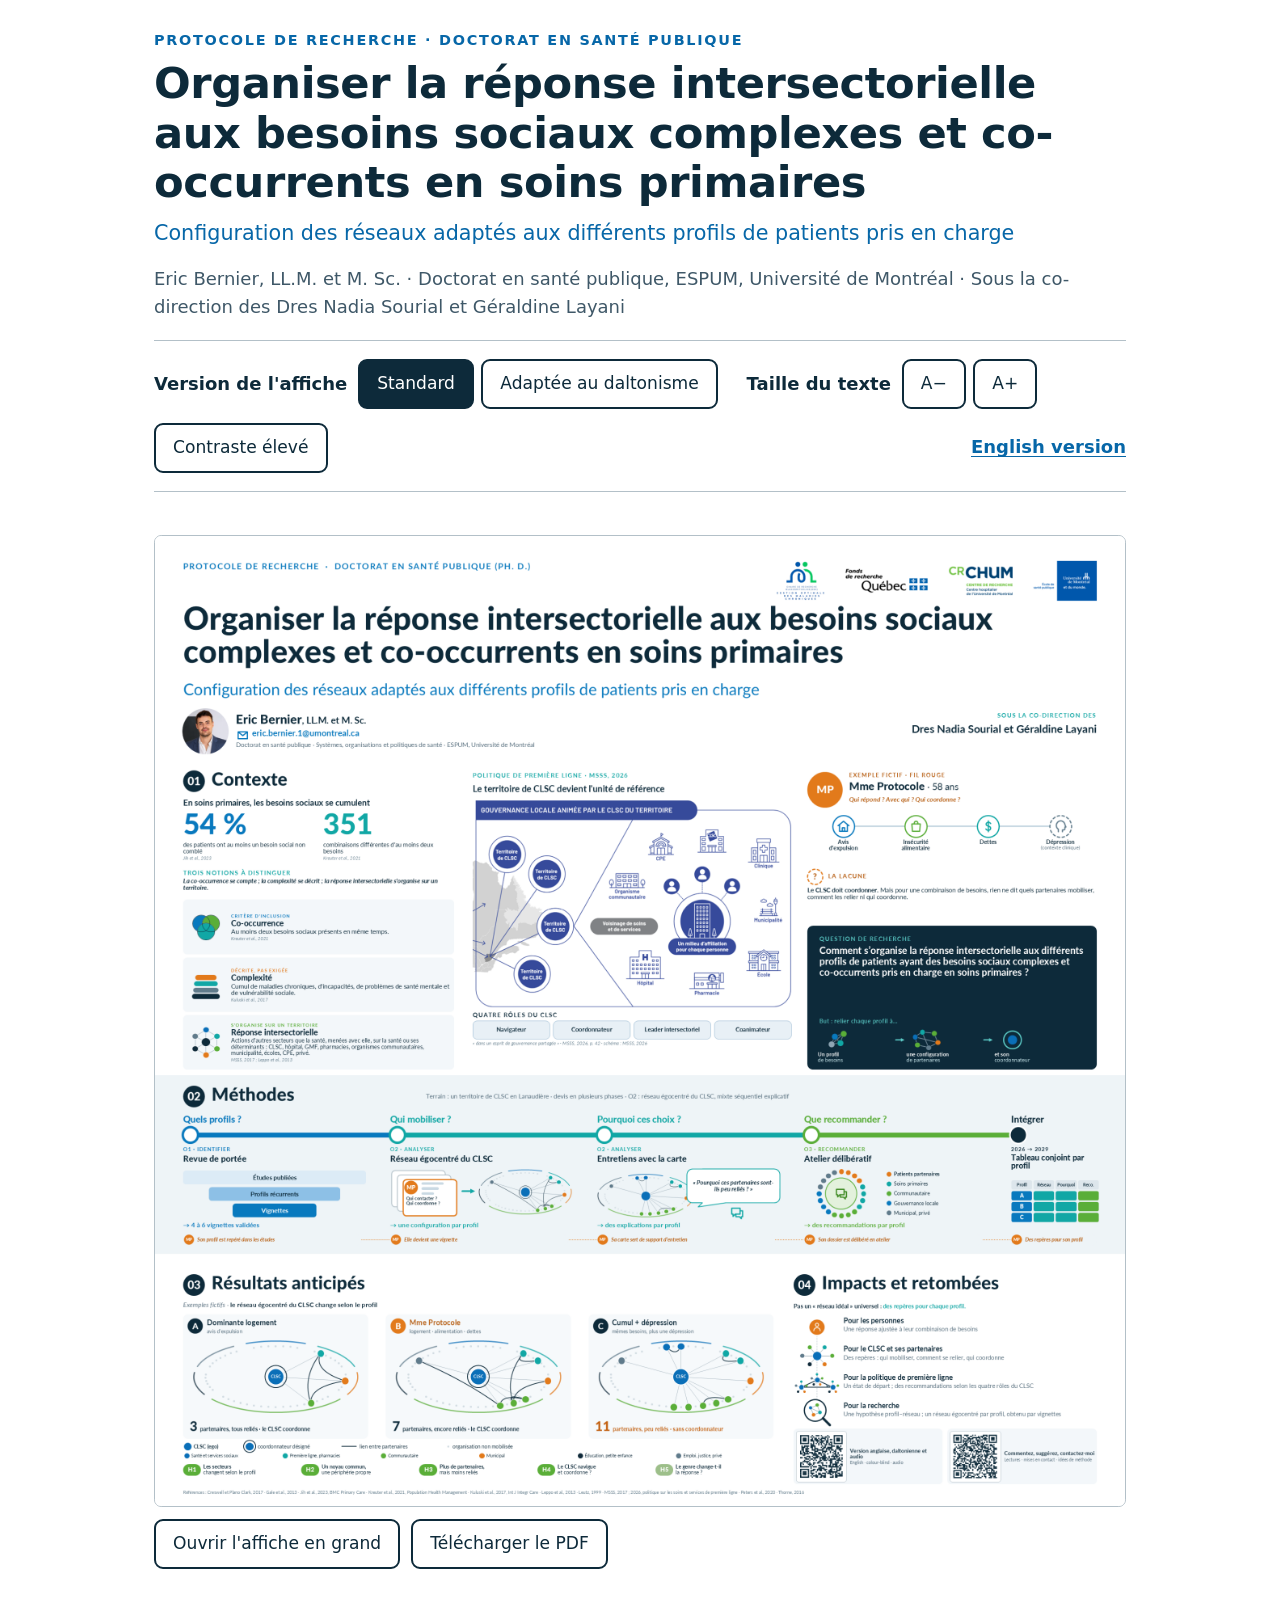
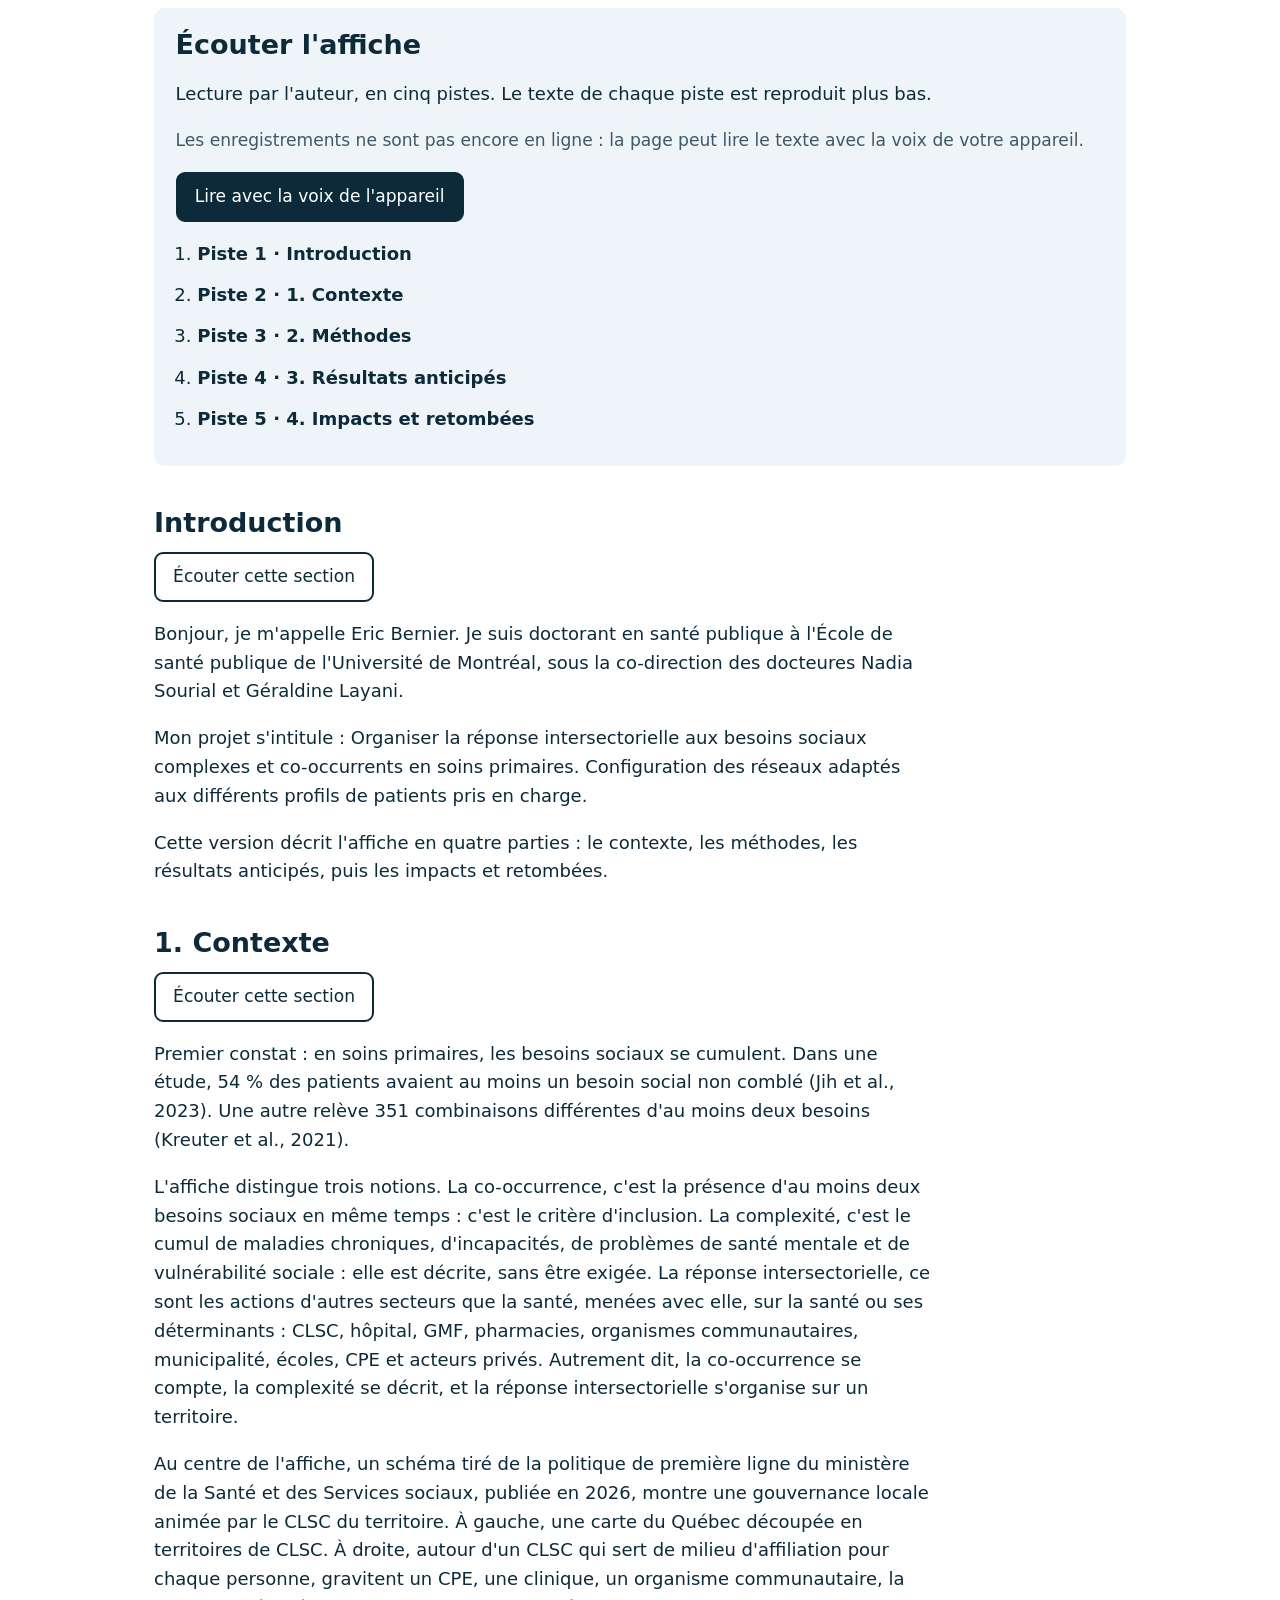
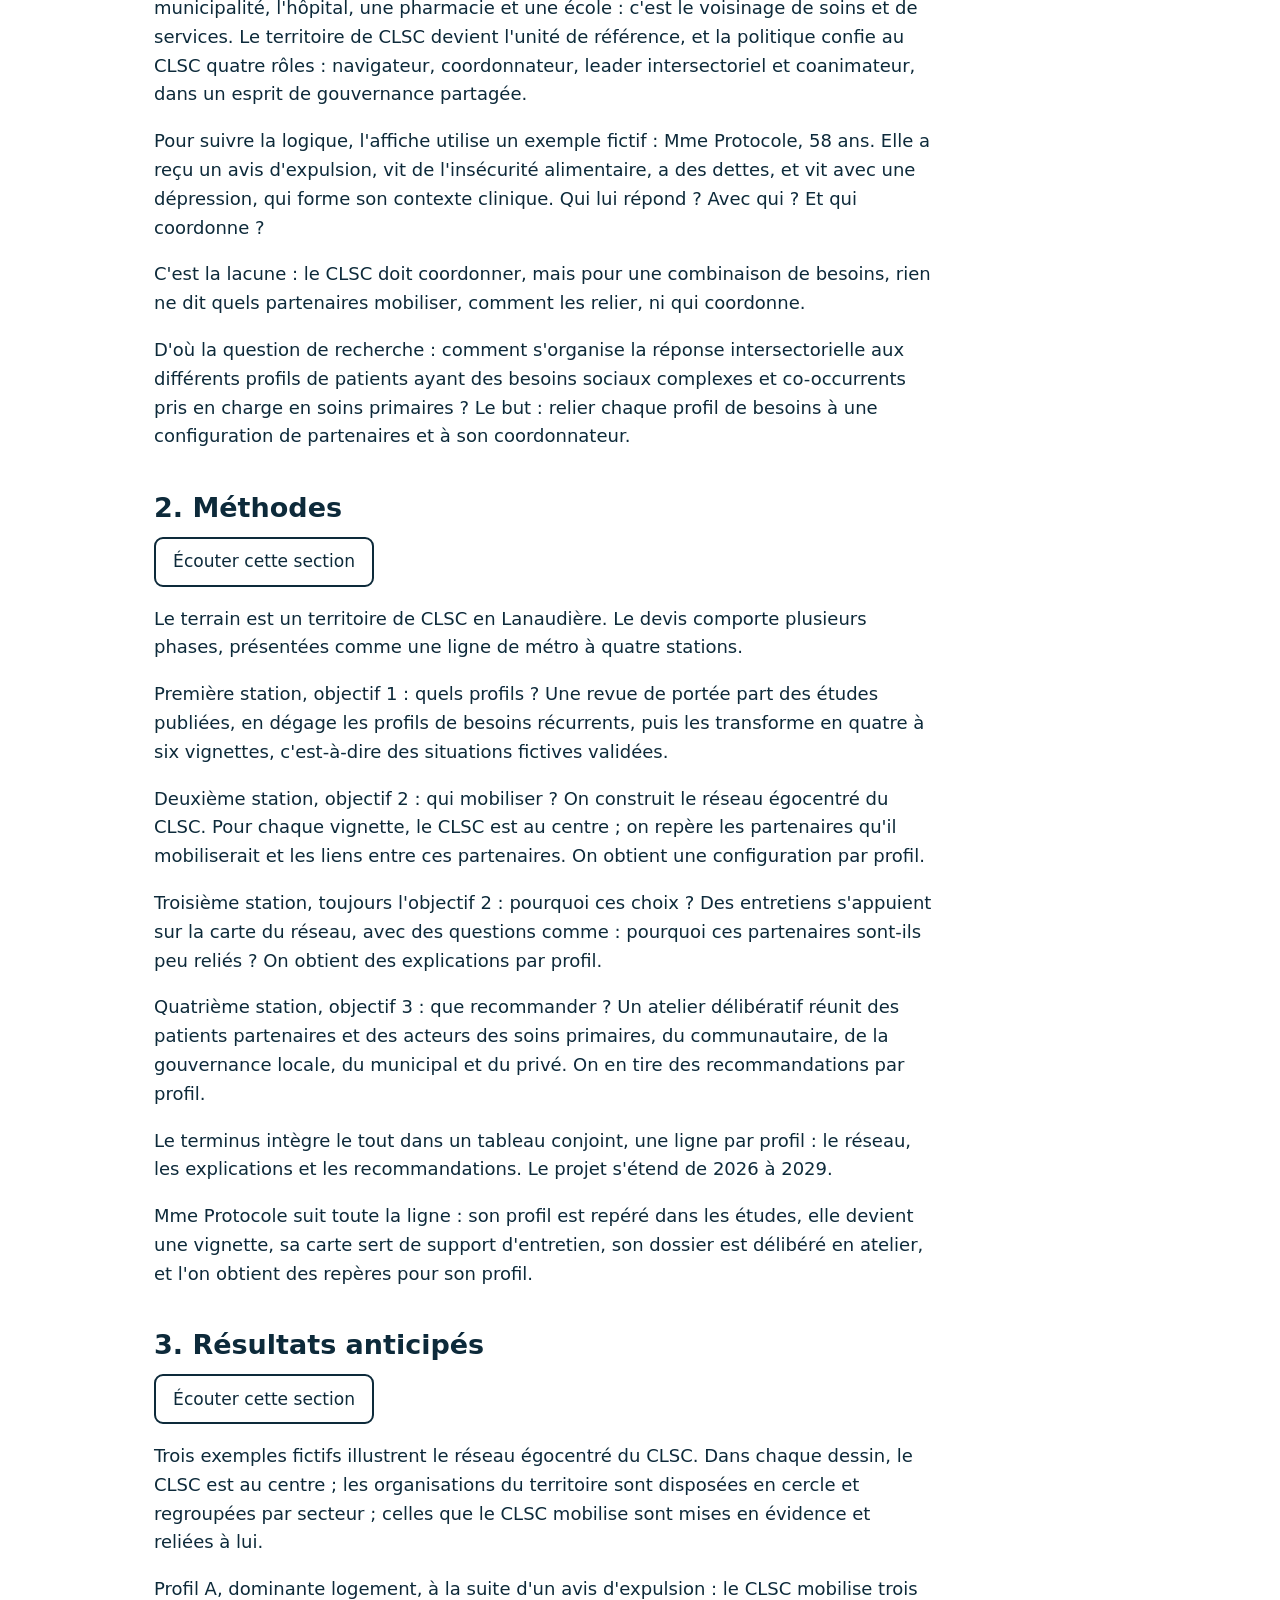
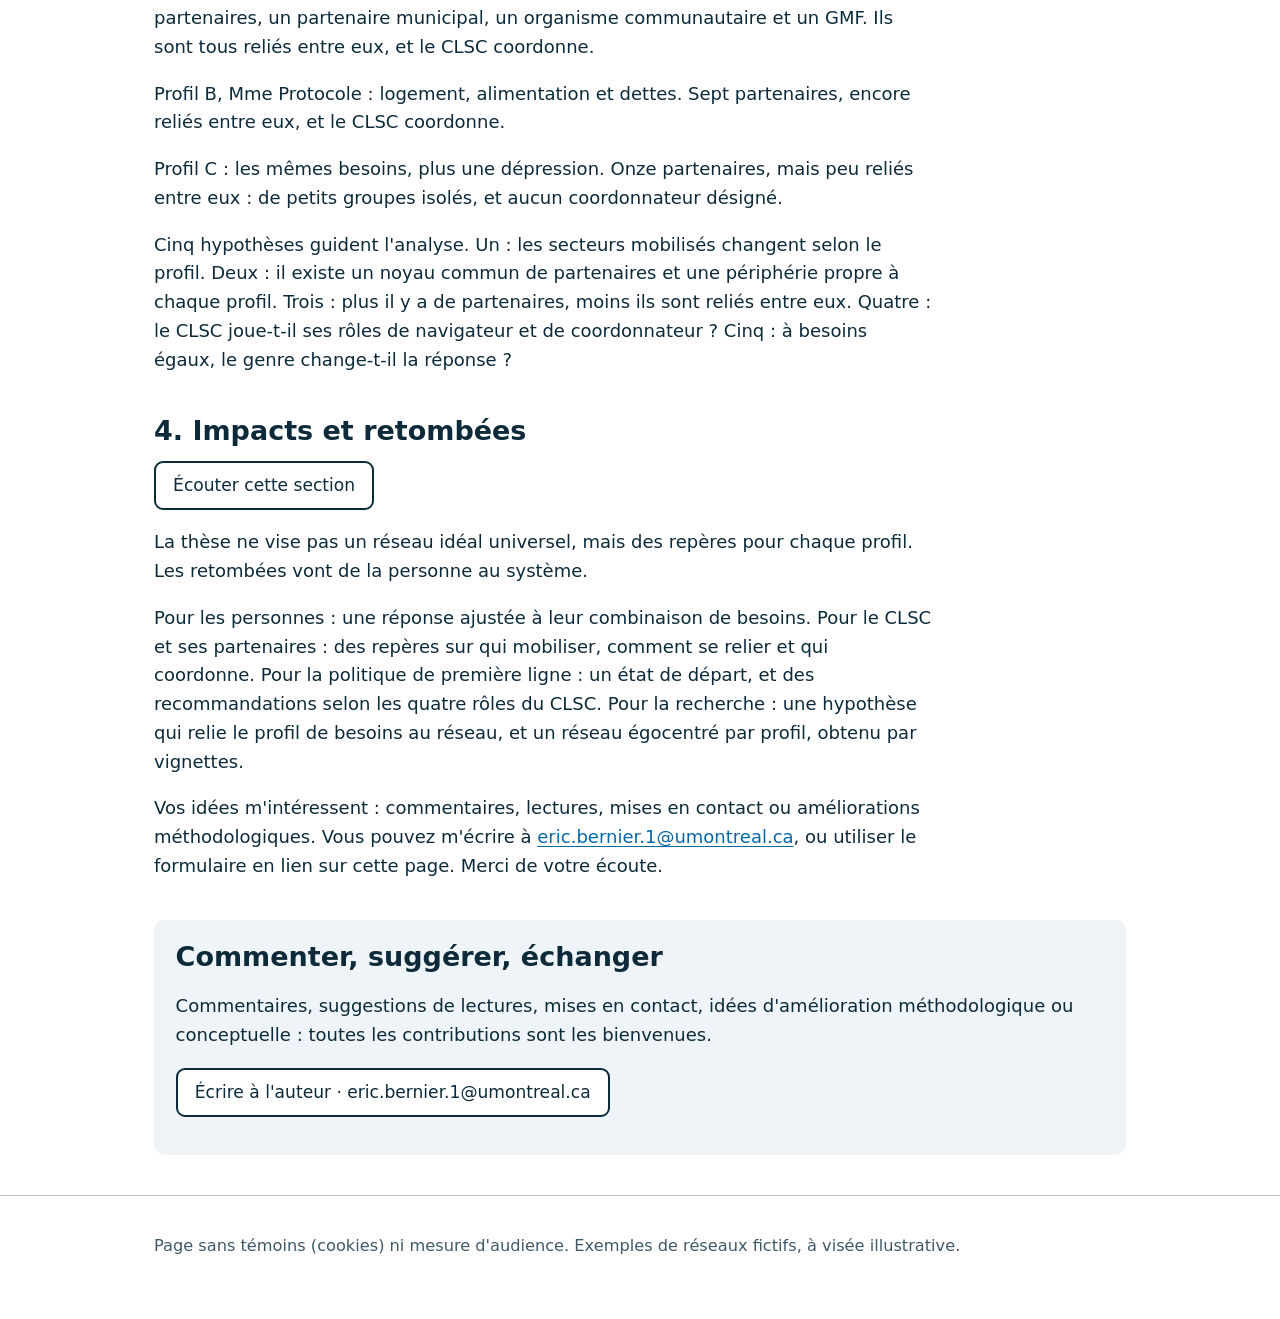
==== index.html @ a9931ad0 "Affiche de thèse : version accessible (FR/EN, daltonisme, audio) et page de contact" ====
<!doctype html>
<html lang="fr">
<head>
<meta charset="utf-8">
<meta name="viewport" content="width=device-width, initial-scale=1">
<title>Organiser la réponse intersectorielle aux besoins sociaux complexes et co-occurrents en soins primaires</title>
<meta name="description" content="Configuration des réseaux adaptés aux différents profils de patients pris en charge">
<link rel="alternate" hreflang="en" href="en/">
<link rel="stylesheet" href="assets/style.css">
</head>
<body>
<a class="skip" href="#contenu">Aller au contenu</a>
<header class="top"><div class="wrap">
<p class="kicker">Protocole de recherche · Doctorat en santé publique</p>
<h1>Organiser la réponse intersectorielle aux besoins sociaux complexes et co-occurrents en soins primaires</h1>
<p class="subtitle">Configuration des réseaux adaptés aux différents profils de patients pris en charge</p>
<p class="byline">Eric Bernier, LL.M. et M. Sc. · Doctorat en santé publique, ESPUM, Université de Montréal · Sous la co-direction des Dres Nadia Sourial et Géraldine Layani</p>
<nav class="tools" aria-label="Options d&#x27;affichage">
<div class="group" role="group" aria-label="Version de l&#x27;affiche"><span>Version de l&#x27;affiche</span>
<button type="button" data-version="standard" aria-pressed="true" data-img="img/affiche-fr.png" data-pdf="pdf/affiche-fr.pdf" data-alt="Affiche scientifique en quatre parties : contexte, méthodes, résultats anticipés, impacts et retombées. Description complète dans le texte de cette page.">Standard</button>
<button type="button" data-version="cb" aria-pressed="false" data-img="img/affiche-fr-daltonien.png" data-pdf="pdf/affiche-fr-daltonien.pdf" data-alt="Affiche en version adaptée au daltonisme : couleurs Okabe-Ito et une forme différente par secteur dans les réseaux. Description complète dans le texte de cette page.">Adaptée au daltonisme</button></div>
<div class="group" role="group" aria-label="Taille du texte"><span>Taille du texte</span>
<button type="button" id="moins" aria-label="Réduire le texte">A−</button><button type="button" id="plus" aria-label="Agrandir le texte">A+</button></div>
<button type="button" id="contraste" aria-pressed="false">Contraste élevé</button>
<a class="lang" href="en/" hreflang="en" lang="en">English version</a>
</nav></div></header>
<main id="contenu" class="wrap">
<figure><img id="affiche" src="img/affiche-fr.png" alt="Affiche scientifique en quatre parties : contexte, méthodes, résultats anticipés, impacts et retombées. Description complète dans le texte de cette page." width="2400" height="2400">
<figcaption><a class="btn" id="grand" href="img/affiche-fr.png">Ouvrir l&#x27;affiche en grand</a><a class="btn" id="pdf" href="pdf/affiche-fr.pdf">Télécharger le PDF</a></figcaption></figure>
<section class="listen" aria-labelledby="ecouter"><h2 id="ecouter">Écouter l&#x27;affiche</h2><p>Lecture par l&#x27;auteur, en cinq pistes. Le texte de chaque piste est reproduit plus bas.</p>
<p id="tts-note" class="note hidden">Les enregistrements ne sont pas encore en ligne : la page peut lire le texte avec la voix de votre appareil.</p>
<p><button type="button" class="tts primary btn" data-speak="all">Lire avec la voix de l&#x27;appareil</button> <button type="button" id="stop" class="tts hidden">Arrêter la lecture</button></p>
<ol>
<li><strong>Piste 1 · Introduction</strong><div class="hidden" data-track="audio/fr/00-introduction"></div></li>
<li><strong>Piste 2 · 1. Contexte</strong><div class="hidden" data-track="audio/fr/01-contexte"></div></li>
<li><strong>Piste 3 · 2. Méthodes</strong><div class="hidden" data-track="audio/fr/02-methodes"></div></li>
<li><strong>Piste 4 · 3. Résultats anticipés</strong><div class="hidden" data-track="audio/fr/03-resultats"></div></li>
<li><strong>Piste 5 · 4. Impacts et retombées</strong><div class="hidden" data-track="audio/fr/04-impacts"></div></li>
</ol></section>
<section class="text" id="intro" aria-labelledby="h-intro"><h2 id="h-intro">Introduction</h2>
<p class="say"><button type="button" class="tts" data-speak="intro">Écouter cette section</button></p>
<p data-say="Bonjour, je m&#x27;appelle Eric Bernier. Je suis doctorant en santé publique à l&#x27;École de santé publique de l&#x27;Université de Montréal, sous la co-direction des docteures Nadia Sourial et Géraldine Layani.">Bonjour, je m&#x27;appelle Eric Bernier. Je suis doctorant en santé publique à l&#x27;École de santé publique de l&#x27;Université de Montréal, sous la co-direction des docteures Nadia Sourial et Géraldine Layani.</p>
<p data-say="Mon projet s&#x27;intitule : Organiser la réponse intersectorielle aux besoins sociaux complexes et co-occurrents en soins primaires. Configuration des réseaux adaptés aux différents profils de patients pris en charge.">Mon projet s&#x27;intitule : Organiser la réponse intersectorielle aux besoins sociaux complexes et co-occurrents en soins primaires. Configuration des réseaux adaptés aux différents profils de patients pris en charge.</p>
<p data-say="Cette version décrit l&#x27;affiche en quatre parties : le contexte, les méthodes, les résultats anticipés, puis les impacts et retombées.">Cette version décrit l&#x27;affiche en quatre parties : le contexte, les méthodes, les résultats anticipés, puis les impacts et retombées.</p>
</section>
<section class="text" id="contexte" aria-labelledby="h-contexte"><h2 id="h-contexte">1. Contexte</h2>
<p class="say"><button type="button" class="tts" data-speak="contexte">Écouter cette section</button></p>
<p data-say="Premier constat : en soins primaires, les besoins sociaux se cumulent. Dans une étude, 54 % des patients avaient au moins un besoin social non comblé (Jih et al., 2023). Une autre relève 351 combinaisons différentes d&#x27;au moins deux besoins (Kreuter et al., 2021).">Premier constat : en soins primaires, les besoins sociaux se cumulent. Dans une étude, 54 % des patients avaient au moins un besoin social non comblé (Jih et al., 2023). Une autre relève 351 combinaisons différentes d&#x27;au moins deux besoins (Kreuter et al., 2021).</p>
<p data-say="L&#x27;affiche distingue trois notions. La co-occurrence, c&#x27;est la présence d&#x27;au moins deux besoins sociaux en même temps : c&#x27;est le critère d&#x27;inclusion. La complexité, c&#x27;est le cumul de maladies chroniques, d&#x27;incapacités, de problèmes de santé mentale et de vulnérabilité sociale : elle est décrite, sans être exigée. La réponse intersectorielle, ce sont les actions d&#x27;autres secteurs que la santé, menées avec elle, sur la santé ou ses déterminants : CLSC, hôpital, GMF, pharmacies, organismes communautaires, municipalité, écoles, CPE et acteurs privés. Autrement dit, la co-occurrence se compte, la complexité se décrit, et la réponse intersectorielle s&#x27;organise sur un territoire.">L&#x27;affiche distingue trois notions. La co-occurrence, c&#x27;est la présence d&#x27;au moins deux besoins sociaux en même temps : c&#x27;est le critère d&#x27;inclusion. La complexité, c&#x27;est le cumul de maladies chroniques, d&#x27;incapacités, de problèmes de santé mentale et de vulnérabilité sociale : elle est décrite, sans être exigée. La réponse intersectorielle, ce sont les actions d&#x27;autres secteurs que la santé, menées avec elle, sur la santé ou ses déterminants : CLSC, hôpital, GMF, pharmacies, organismes communautaires, municipalité, écoles, CPE et acteurs privés. Autrement dit, la co-occurrence se compte, la complexité se décrit, et la réponse intersectorielle s&#x27;organise sur un territoire.</p>
<p data-say="Au centre de l&#x27;affiche, un schéma tiré de la politique de première ligne du ministère de la Santé et des Services sociaux, publiée en 2026, montre une gouvernance locale animée par le CLSC du territoire. À gauche, une carte du Québec découpée en territoires de CLSC. À droite, autour d&#x27;un CLSC qui sert de milieu d&#x27;affiliation pour chaque personne, gravitent un CPE, une clinique, un organisme communautaire, la municipalité, l&#x27;hôpital, une pharmacie et une école : c&#x27;est le voisinage de soins et de services. Le territoire de CLSC devient l&#x27;unité de référence, et la politique confie au CLSC quatre rôles : navigateur, coordonnateur, leader intersectoriel et coanimateur, dans un esprit de gouvernance partagée.">Au centre de l&#x27;affiche, un schéma tiré de la politique de première ligne du ministère de la Santé et des Services sociaux, publiée en 2026, montre une gouvernance locale animée par le CLSC du territoire. À gauche, une carte du Québec découpée en territoires de CLSC. À droite, autour d&#x27;un CLSC qui sert de milieu d&#x27;affiliation pour chaque personne, gravitent un CPE, une clinique, un organisme communautaire, la municipalité, l&#x27;hôpital, une pharmacie et une école : c&#x27;est le voisinage de soins et de services. Le territoire de CLSC devient l&#x27;unité de référence, et la politique confie au CLSC quatre rôles : navigateur, coordonnateur, leader intersectoriel et coanimateur, dans un esprit de gouvernance partagée.</p>
<p data-say="Pour suivre la logique, l&#x27;affiche utilise un exemple fictif : Mme Protocole, 58 ans. Elle a reçu un avis d&#x27;expulsion, vit de l&#x27;insécurité alimentaire, a des dettes, et vit avec une dépression, qui forme son contexte clinique. Qui lui répond ? Avec qui ? Et qui coordonne ?">Pour suivre la logique, l&#x27;affiche utilise un exemple fictif : Mme Protocole, 58 ans. Elle a reçu un avis d&#x27;expulsion, vit de l&#x27;insécurité alimentaire, a des dettes, et vit avec une dépression, qui forme son contexte clinique. Qui lui répond ? Avec qui ? Et qui coordonne ?</p>
<p data-say="C&#x27;est la lacune : le CLSC doit coordonner, mais pour une combinaison de besoins, rien ne dit quels partenaires mobiliser, comment les relier, ni qui coordonne.">C&#x27;est la lacune : le CLSC doit coordonner, mais pour une combinaison de besoins, rien ne dit quels partenaires mobiliser, comment les relier, ni qui coordonne.</p>
<p data-say="D&#x27;où la question de recherche : comment s&#x27;organise la réponse intersectorielle aux différents profils de patients ayant des besoins sociaux complexes et co-occurrents pris en charge en soins primaires ? Le but : relier chaque profil de besoins à une configuration de partenaires et à son coordonnateur.">D&#x27;où la question de recherche : comment s&#x27;organise la réponse intersectorielle aux différents profils de patients ayant des besoins sociaux complexes et co-occurrents pris en charge en soins primaires ? Le but : relier chaque profil de besoins à une configuration de partenaires et à son coordonnateur.</p>
</section>
<section class="text" id="methodes" aria-labelledby="h-methodes"><h2 id="h-methodes">2. Méthodes</h2>
<p class="say"><button type="button" class="tts" data-speak="methodes">Écouter cette section</button></p>
<p data-say="Le terrain est un territoire de CLSC en Lanaudière. Le devis comporte plusieurs phases, présentées comme une ligne de métro à quatre stations.">Le terrain est un territoire de CLSC en Lanaudière. Le devis comporte plusieurs phases, présentées comme une ligne de métro à quatre stations.</p>
<p data-say="Première station, objectif 1 : quels profils ? Une revue de portée part des études publiées, en dégage les profils de besoins récurrents, puis les transforme en quatre à six vignettes, c&#x27;est-à-dire des situations fictives validées.">Première station, objectif 1 : quels profils ? Une revue de portée part des études publiées, en dégage les profils de besoins récurrents, puis les transforme en quatre à six vignettes, c&#x27;est-à-dire des situations fictives validées.</p>
<p data-say="Deuxième station, objectif 2 : qui mobiliser ? On construit le réseau égocentré du CLSC. Pour chaque vignette, le CLSC est au centre ; on repère les partenaires qu&#x27;il mobiliserait et les liens entre ces partenaires. On obtient une configuration par profil.">Deuxième station, objectif 2 : qui mobiliser ? On construit le réseau égocentré du CLSC. Pour chaque vignette, le CLSC est au centre ; on repère les partenaires qu&#x27;il mobiliserait et les liens entre ces partenaires. On obtient une configuration par profil.</p>
<p data-say="Troisième station, toujours l&#x27;objectif 2 : pourquoi ces choix ? Des entretiens s&#x27;appuient sur la carte du réseau, avec des questions comme : pourquoi ces partenaires sont-ils peu reliés ? On obtient des explications par profil.">Troisième station, toujours l&#x27;objectif 2 : pourquoi ces choix ? Des entretiens s&#x27;appuient sur la carte du réseau, avec des questions comme : pourquoi ces partenaires sont-ils peu reliés ? On obtient des explications par profil.</p>
<p data-say="Quatrième station, objectif 3 : que recommander ? Un atelier délibératif réunit des patients partenaires et des acteurs des soins primaires, du communautaire, de la gouvernance locale, du municipal et du privé. On en tire des recommandations par profil.">Quatrième station, objectif 3 : que recommander ? Un atelier délibératif réunit des patients partenaires et des acteurs des soins primaires, du communautaire, de la gouvernance locale, du municipal et du privé. On en tire des recommandations par profil.</p>
<p data-say="Le terminus intègre le tout dans un tableau conjoint, une ligne par profil : le réseau, les explications et les recommandations. Le projet s&#x27;étend de 2026 à 2029.">Le terminus intègre le tout dans un tableau conjoint, une ligne par profil : le réseau, les explications et les recommandations. Le projet s&#x27;étend de 2026 à 2029.</p>
<p data-say="Mme Protocole suit toute la ligne : son profil est repéré dans les études, elle devient une vignette, sa carte sert de support d&#x27;entretien, son dossier est délibéré en atelier, et l&#x27;on obtient des repères pour son profil.">Mme Protocole suit toute la ligne : son profil est repéré dans les études, elle devient une vignette, sa carte sert de support d&#x27;entretien, son dossier est délibéré en atelier, et l&#x27;on obtient des repères pour son profil.</p>
</section>
<section class="text" id="resultats" aria-labelledby="h-resultats"><h2 id="h-resultats">3. Résultats anticipés</h2>
<p class="say"><button type="button" class="tts" data-speak="resultats">Écouter cette section</button></p>
<p data-say="Trois exemples fictifs illustrent le réseau égocentré du CLSC. Dans chaque dessin, le CLSC est au centre ; les organisations du territoire sont disposées en cercle et regroupées par secteur ; celles que le CLSC mobilise sont mises en évidence et reliées à lui.">Trois exemples fictifs illustrent le réseau égocentré du CLSC. Dans chaque dessin, le CLSC est au centre ; les organisations du territoire sont disposées en cercle et regroupées par secteur ; celles que le CLSC mobilise sont mises en évidence et reliées à lui.</p>
<p data-say="Profil A, dominante logement, à la suite d&#x27;un avis d&#x27;expulsion : le CLSC mobilise trois partenaires, un partenaire municipal, un organisme communautaire et un GMF. Ils sont tous reliés entre eux, et le CLSC coordonne.">Profil A, dominante logement, à la suite d&#x27;un avis d&#x27;expulsion : le CLSC mobilise trois partenaires, un partenaire municipal, un organisme communautaire et un GMF. Ils sont tous reliés entre eux, et le CLSC coordonne.</p>
<p data-say="Profil B, Mme Protocole : logement, alimentation et dettes. Sept partenaires, encore reliés entre eux, et le CLSC coordonne.">Profil B, Mme Protocole : logement, alimentation et dettes. Sept partenaires, encore reliés entre eux, et le CLSC coordonne.</p>
<p data-say="Profil C : les mêmes besoins, plus une dépression. Onze partenaires, mais peu reliés entre eux : de petits groupes isolés, et aucun coordonnateur désigné.">Profil C : les mêmes besoins, plus une dépression. Onze partenaires, mais peu reliés entre eux : de petits groupes isolés, et aucun coordonnateur désigné.</p>
<p data-say="Cinq hypothèses guident l&#x27;analyse. Un : les secteurs mobilisés changent selon le profil. Deux : il existe un noyau commun de partenaires et une périphérie propre à chaque profil. Trois : plus il y a de partenaires, moins ils sont reliés entre eux. Quatre : le CLSC joue-t-il ses rôles de navigateur et de coordonnateur ? Cinq : à besoins égaux, le genre change-t-il la réponse ?">Cinq hypothèses guident l&#x27;analyse. Un : les secteurs mobilisés changent selon le profil. Deux : il existe un noyau commun de partenaires et une périphérie propre à chaque profil. Trois : plus il y a de partenaires, moins ils sont reliés entre eux. Quatre : le CLSC joue-t-il ses rôles de navigateur et de coordonnateur ? Cinq : à besoins égaux, le genre change-t-il la réponse ?</p>
</section>
<section class="text" id="impacts" aria-labelledby="h-impacts"><h2 id="h-impacts">4. Impacts et retombées</h2>
<p class="say"><button type="button" class="tts" data-speak="impacts">Écouter cette section</button></p>
<p data-say="La thèse ne vise pas un réseau idéal universel, mais des repères pour chaque profil. Les retombées vont de la personne au système.">La thèse ne vise pas un réseau idéal universel, mais des repères pour chaque profil. Les retombées vont de la personne au système.</p>
<p data-say="Pour les personnes : une réponse ajustée à leur combinaison de besoins. Pour le CLSC et ses partenaires : des repères sur qui mobiliser, comment se relier et qui coordonne. Pour la politique de première ligne : un état de départ, et des recommandations selon les quatre rôles du CLSC. Pour la recherche : une hypothèse qui relie le profil de besoins au réseau, et un réseau égocentré par profil, obtenu par vignettes.">Pour les personnes : une réponse ajustée à leur combinaison de besoins. Pour le CLSC et ses partenaires : des repères sur qui mobiliser, comment se relier et qui coordonne. Pour la politique de première ligne : un état de départ, et des recommandations selon les quatre rôles du CLSC. Pour la recherche : une hypothèse qui relie le profil de besoins au réseau, et un réseau égocentré par profil, obtenu par vignettes.</p>
<p data-say="Vos idées m&#x27;intéressent : commentaires, lectures, mises en contact ou améliorations méthodologiques. Vous pouvez m&#x27;écrire à eric point bernier point un, arobase umontreal point ca, ou utiliser le formulaire en lien sur cette page. Merci de votre écoute.">Vos idées m&#x27;intéressent : commentaires, lectures, mises en contact ou améliorations méthodologiques. Vous pouvez m&#x27;écrire à <a href="mailto:eric.bernier.1@umontreal.ca">eric.bernier.1@umontreal.ca</a>, ou utiliser le formulaire en lien sur cette page. Merci de votre écoute.</p>
</section>
<section class="listen" aria-labelledby="contact"><h2 id="contact">Commenter, suggérer, échanger</h2><p>Commentaires, suggestions de lectures, mises en contact, idées d&#x27;amélioration méthodologique ou conceptuelle : toutes les contributions sont les bienvenues.</p><p>
<a class="btn" href="mailto:eric.bernier.1@umontreal.ca">Écrire à l&#x27;auteur · eric.bernier.1@umontreal.ca</a></p></section>
</main>
<footer><div class="wrap"><p>Page sans témoins (cookies) ni mesure d&#x27;audience. Exemples de réseaux fictifs, à visée illustrative.</p></div></footer>
<script src="assets/app.js"></script>
</body>
</html>
---- assets/style.css ----
:root{
  --ink:#0D2A3A; --muted:#3F5868; --blue:#0767A8; --teal:#0B7F7D; --bg:#FFFFFF; --soft:#EEF4F7; --line:#B3C0C8;
  --focus:#D55E00; --accent:#0879BE;
}
html.contrast{ --ink:#000000; --muted:#000000; --blue:#00376B; --teal:#00403F; --bg:#FFFFFF; --soft:#FFFFFF; --line:#000000; --accent:#00376B; }
html{ font-size:112.5%; }
html.t1{ font-size:125%; } html.t2{ font-size:143.75%; } html.t3{ font-size:162.5%; }
*{ box-sizing:border-box; }
body{ margin:0; background:var(--bg); color:var(--ink); font-family:"Segoe UI",system-ui,-apple-system,Roboto,"Helvetica Neue",Arial,sans-serif; line-height:1.6; }
a{ color:var(--blue); text-underline-offset:.15em; }
a:hover{ text-decoration-thickness:.15em; }
:focus-visible{ outline:.2rem solid var(--focus); outline-offset:.15rem; }
.skip{ position:absolute; left:-999px; top:0; background:var(--ink); color:#fff; padding:.6rem 1rem; z-index:10; }
.skip:focus{ left:1rem; top:1rem; }
.wrap{ max-width:56rem; margin:0 auto; padding:0 1rem; }
header.top{ padding:1.6rem 0 1rem; }
.kicker{ text-transform:uppercase; letter-spacing:.12em; font-weight:700; font-size:.8rem; color:var(--blue); margin:0 0 .4rem; }
h1{ font-size:clamp(1.6rem,4.5vw,2.4rem); line-height:1.15; margin:0 0 .5rem; letter-spacing:-.01em; }
.subtitle{ font-size:1.15rem; color:var(--blue); margin:0 0 .8rem; }
.byline{ color:var(--muted); margin:0; }
.tools{ display:flex; flex-wrap:wrap; gap:.8rem 1.6rem; align-items:center; padding:1rem 0; border-top:1px solid var(--line); border-bottom:1px solid var(--line); margin:1rem 0 1.4rem; }
.group{ display:flex; flex-wrap:wrap; align-items:center; gap:.4rem; }
.group > span{ font-weight:600; margin-right:.2rem; }
button,.btn{ font:inherit; font-size:.95rem; min-height:2.75rem; padding:.45rem .95rem; border-radius:.5rem; border:2px solid var(--ink); background:var(--bg); color:var(--ink); cursor:pointer; text-decoration:none; display:inline-flex; align-items:center; gap:.4rem; }
button[aria-pressed="true"]{ background:var(--ink); color:var(--bg); }
.btn.primary{ background:var(--ink); color:#fff; }
.lang{ margin-left:auto; font-weight:700; }
figure{ margin:0 0 1rem; }
figure img{ width:100%; height:auto; display:block; border:1px solid var(--line); border-radius:.4rem; background:#fff; }
figcaption{ display:flex; flex-wrap:wrap; gap:.6rem; margin-top:.7rem; }
section{ margin:2.2rem 0; }
h2{ font-size:1.5rem; line-height:1.25; margin:0 0 .7rem; }
.listen{ background:var(--soft); border-radius:.6rem; padding:1.1rem 1.2rem; }
.listen ol{ padding-left:1.2rem; margin:.6rem 0 0; }
.listen li{ margin:.7rem 0; }
.listen audio{ width:100%; margin-top:.3rem; }
.note{ color:var(--muted); font-size:.95rem; }
.text p{ max-width:68ch; }
.say{ margin:.2rem 0 .8rem; }
footer{ border-top:1px solid var(--line); padding:1.2rem 0 2.4rem; color:var(--muted); font-size:.9rem; }
.hidden{ display:none !important; }
@media (prefers-reduced-motion: reduce){ *{ scroll-behavior:auto !important; transition:none !important; } }
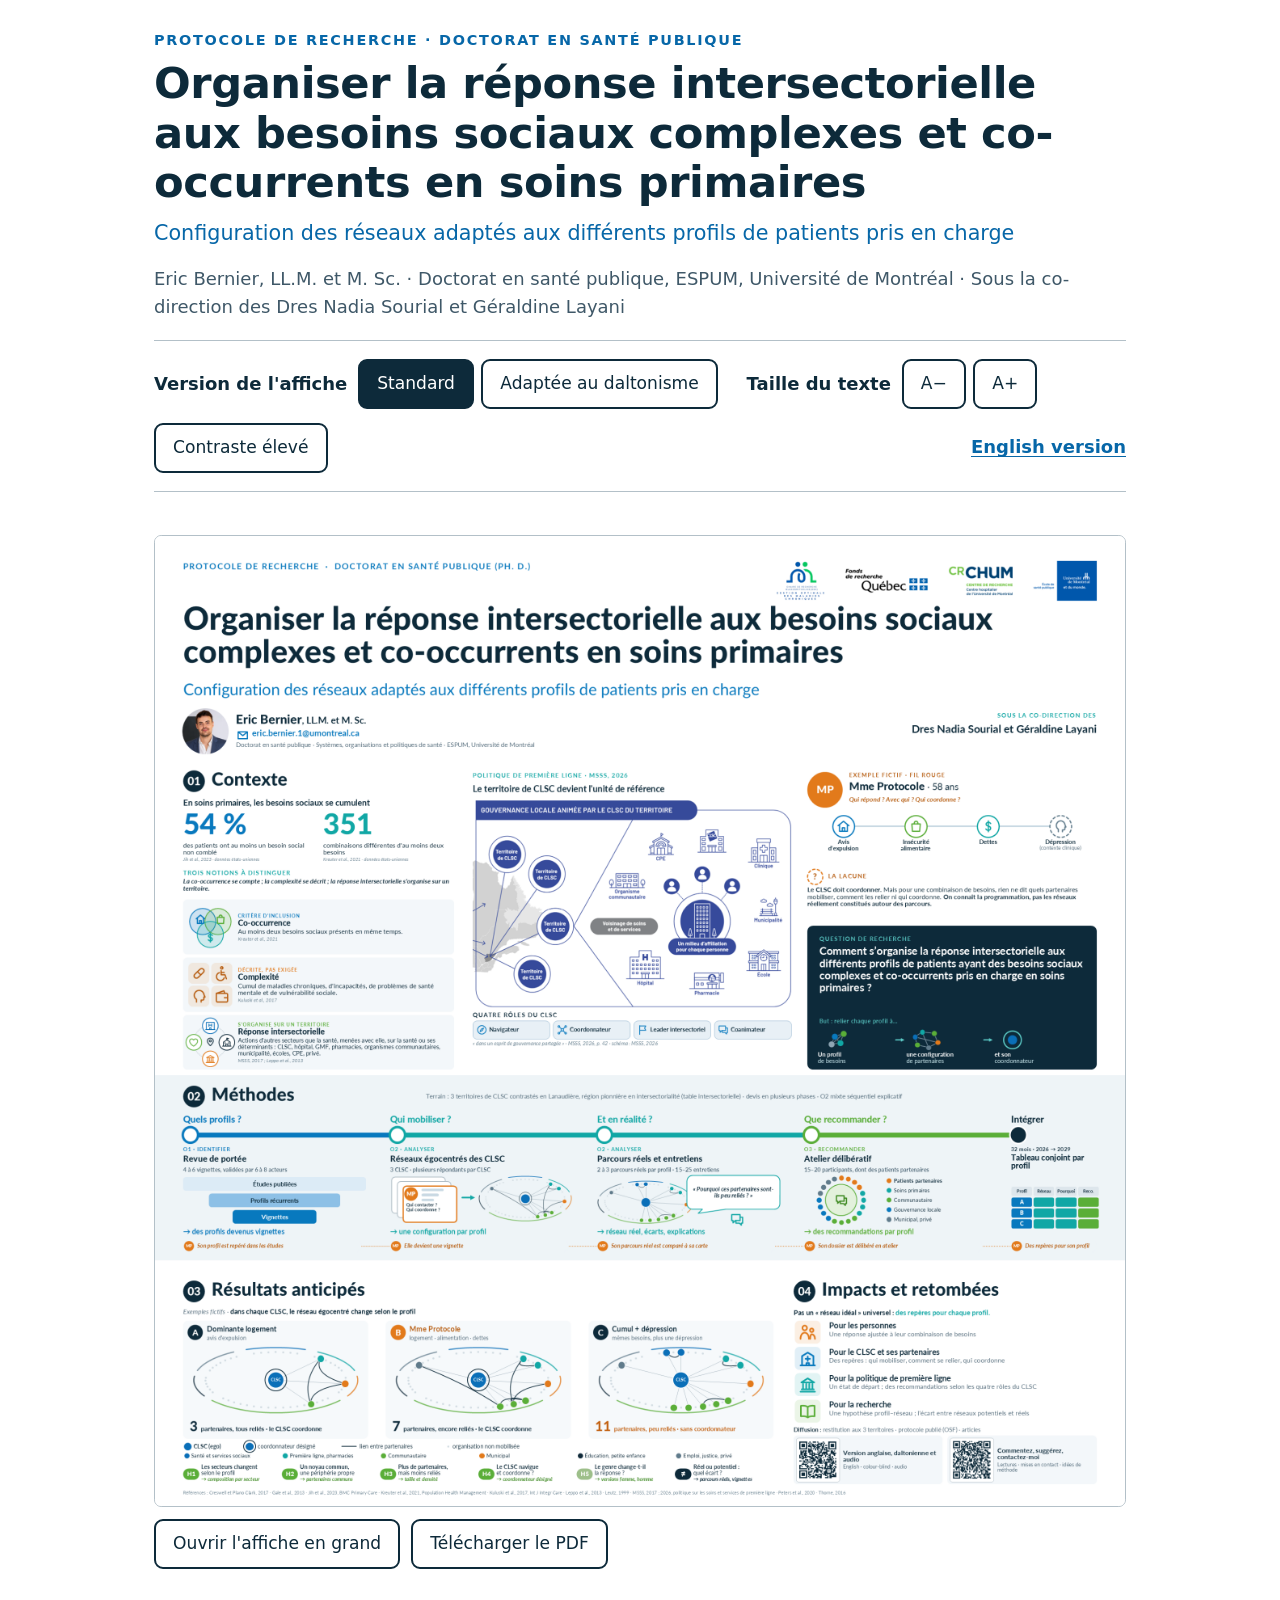
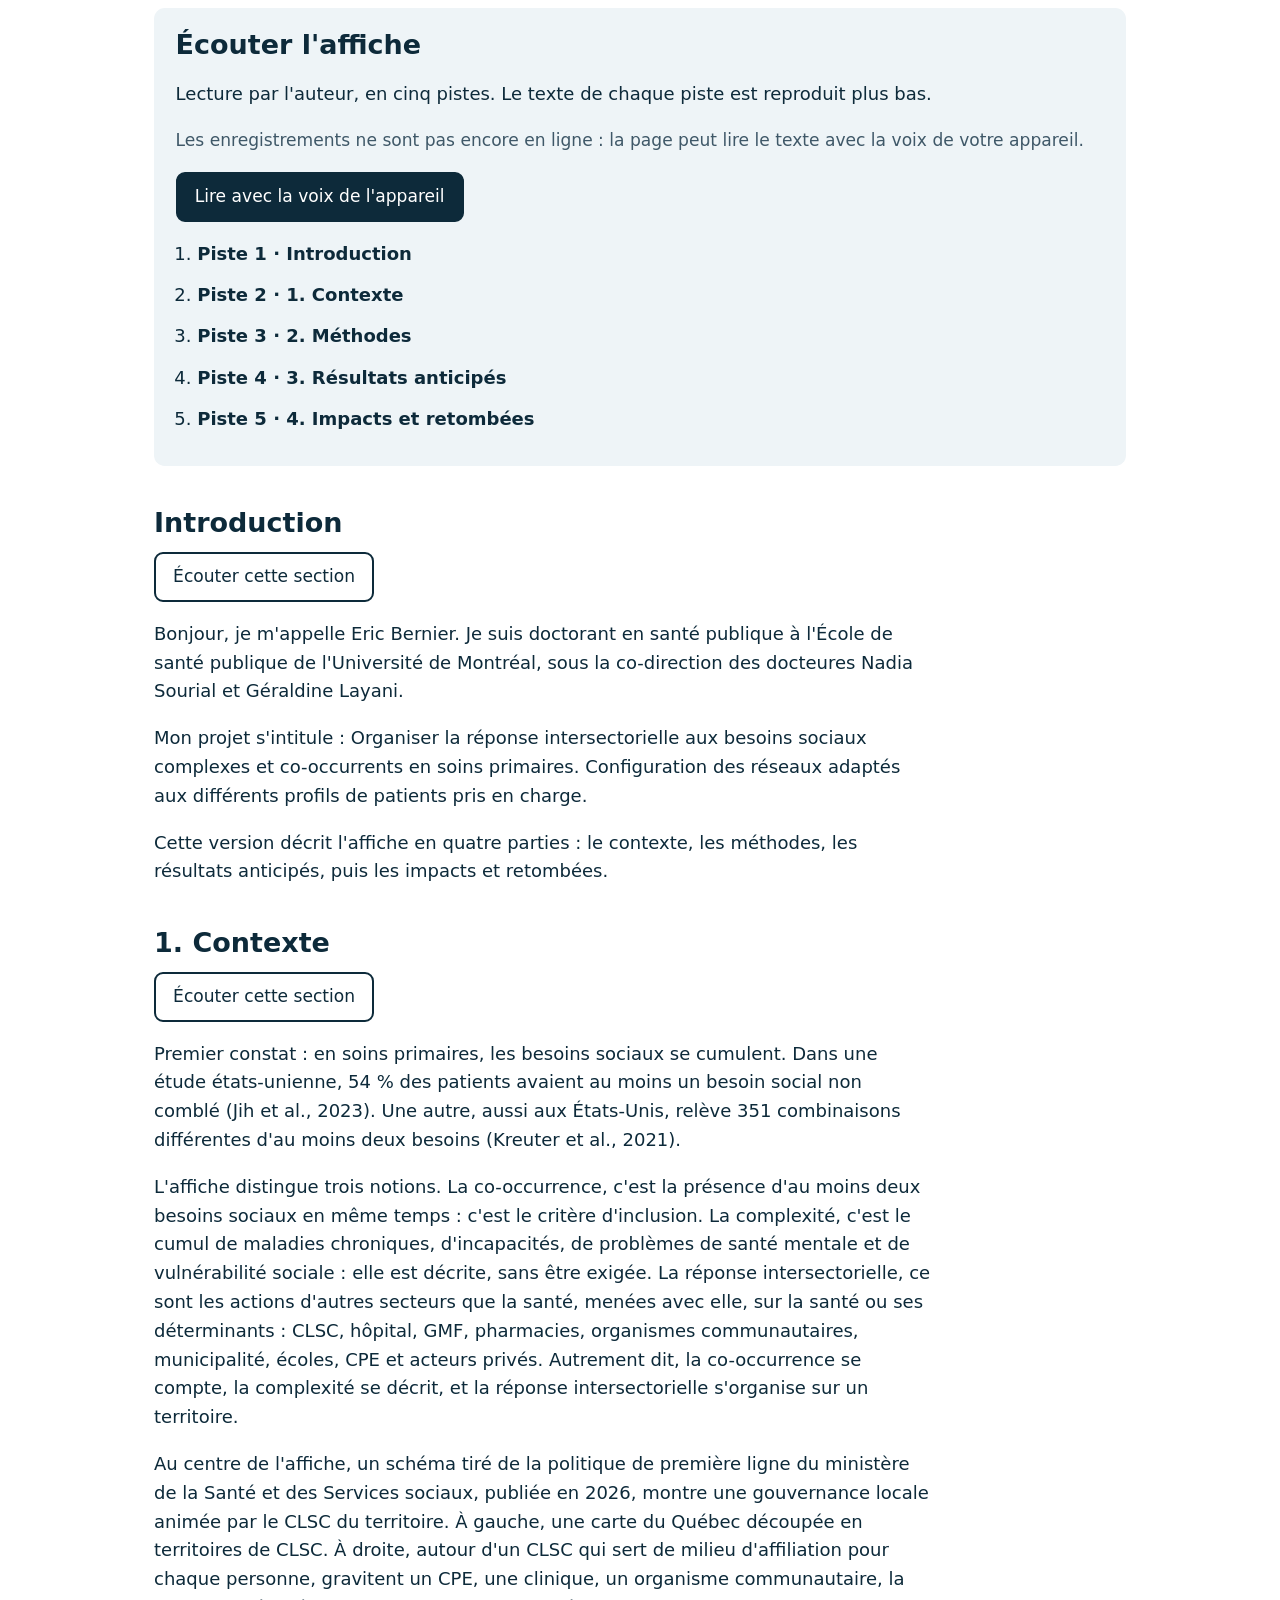
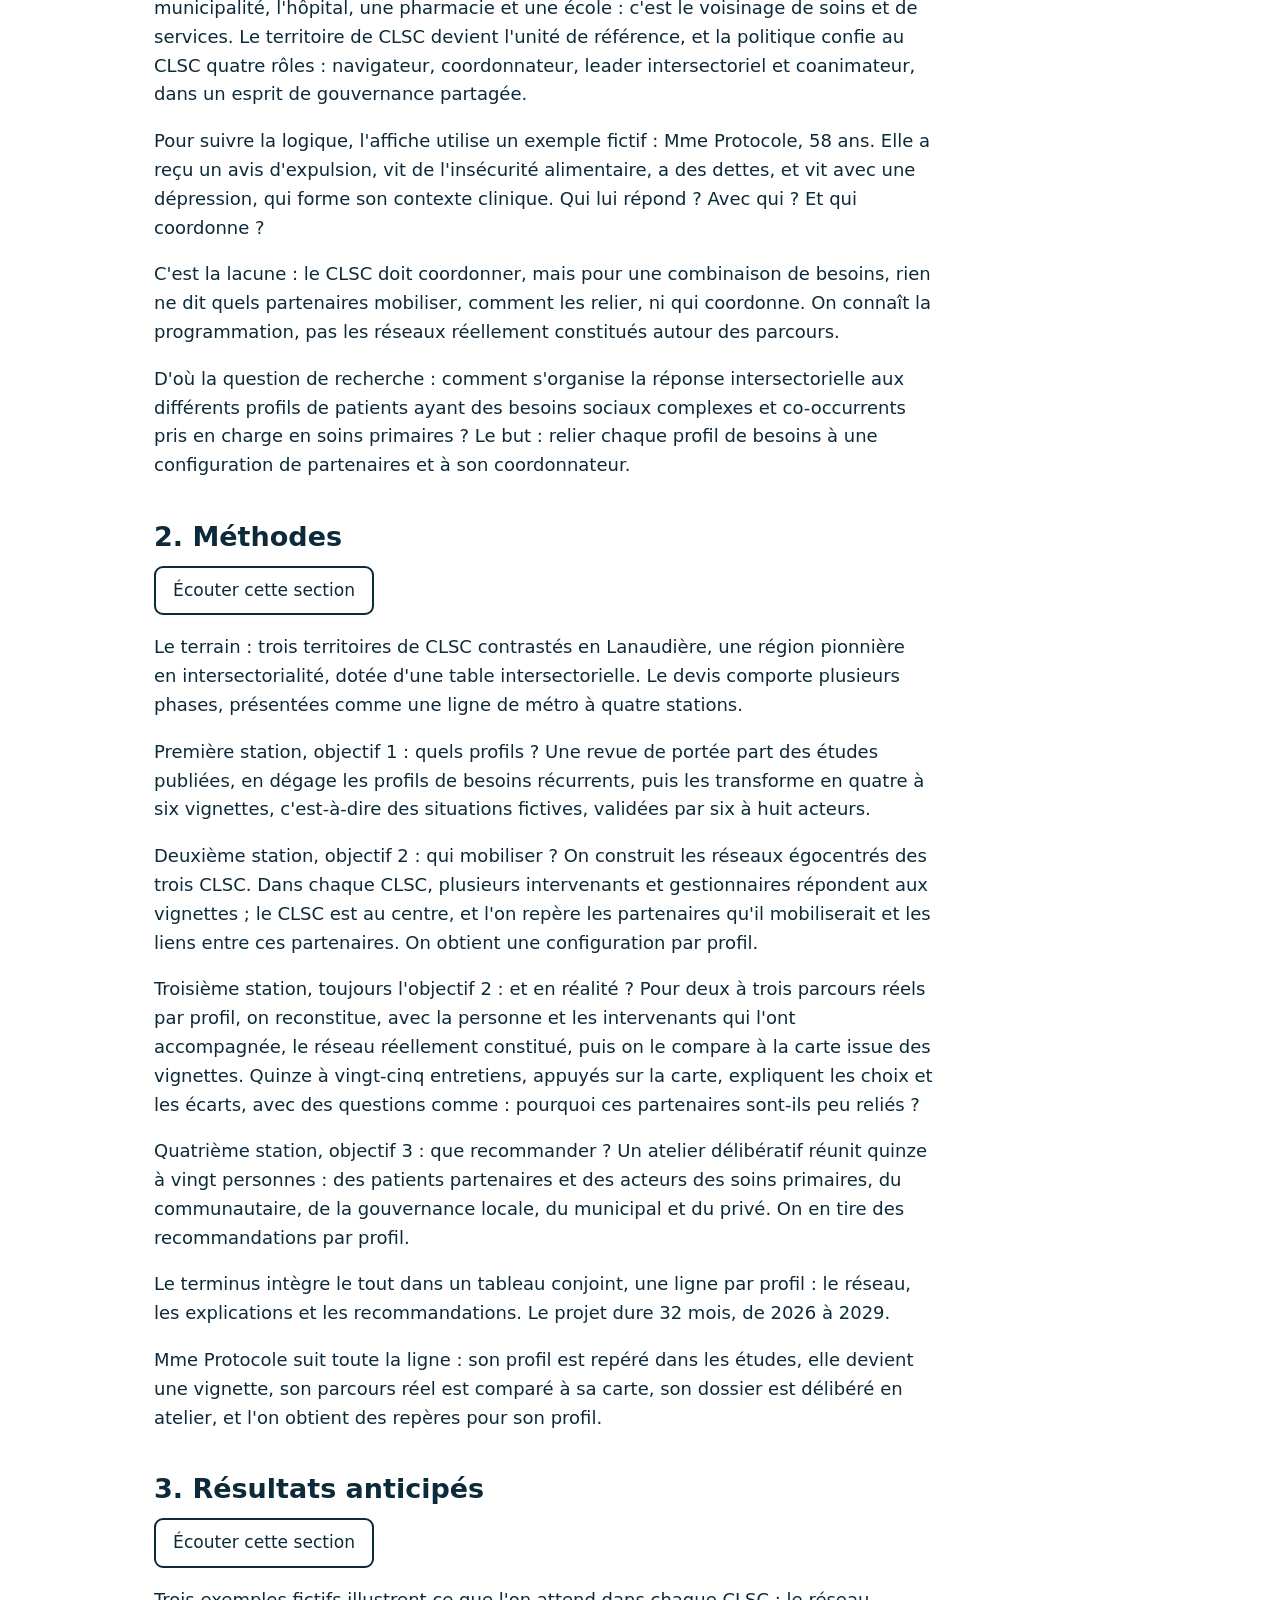
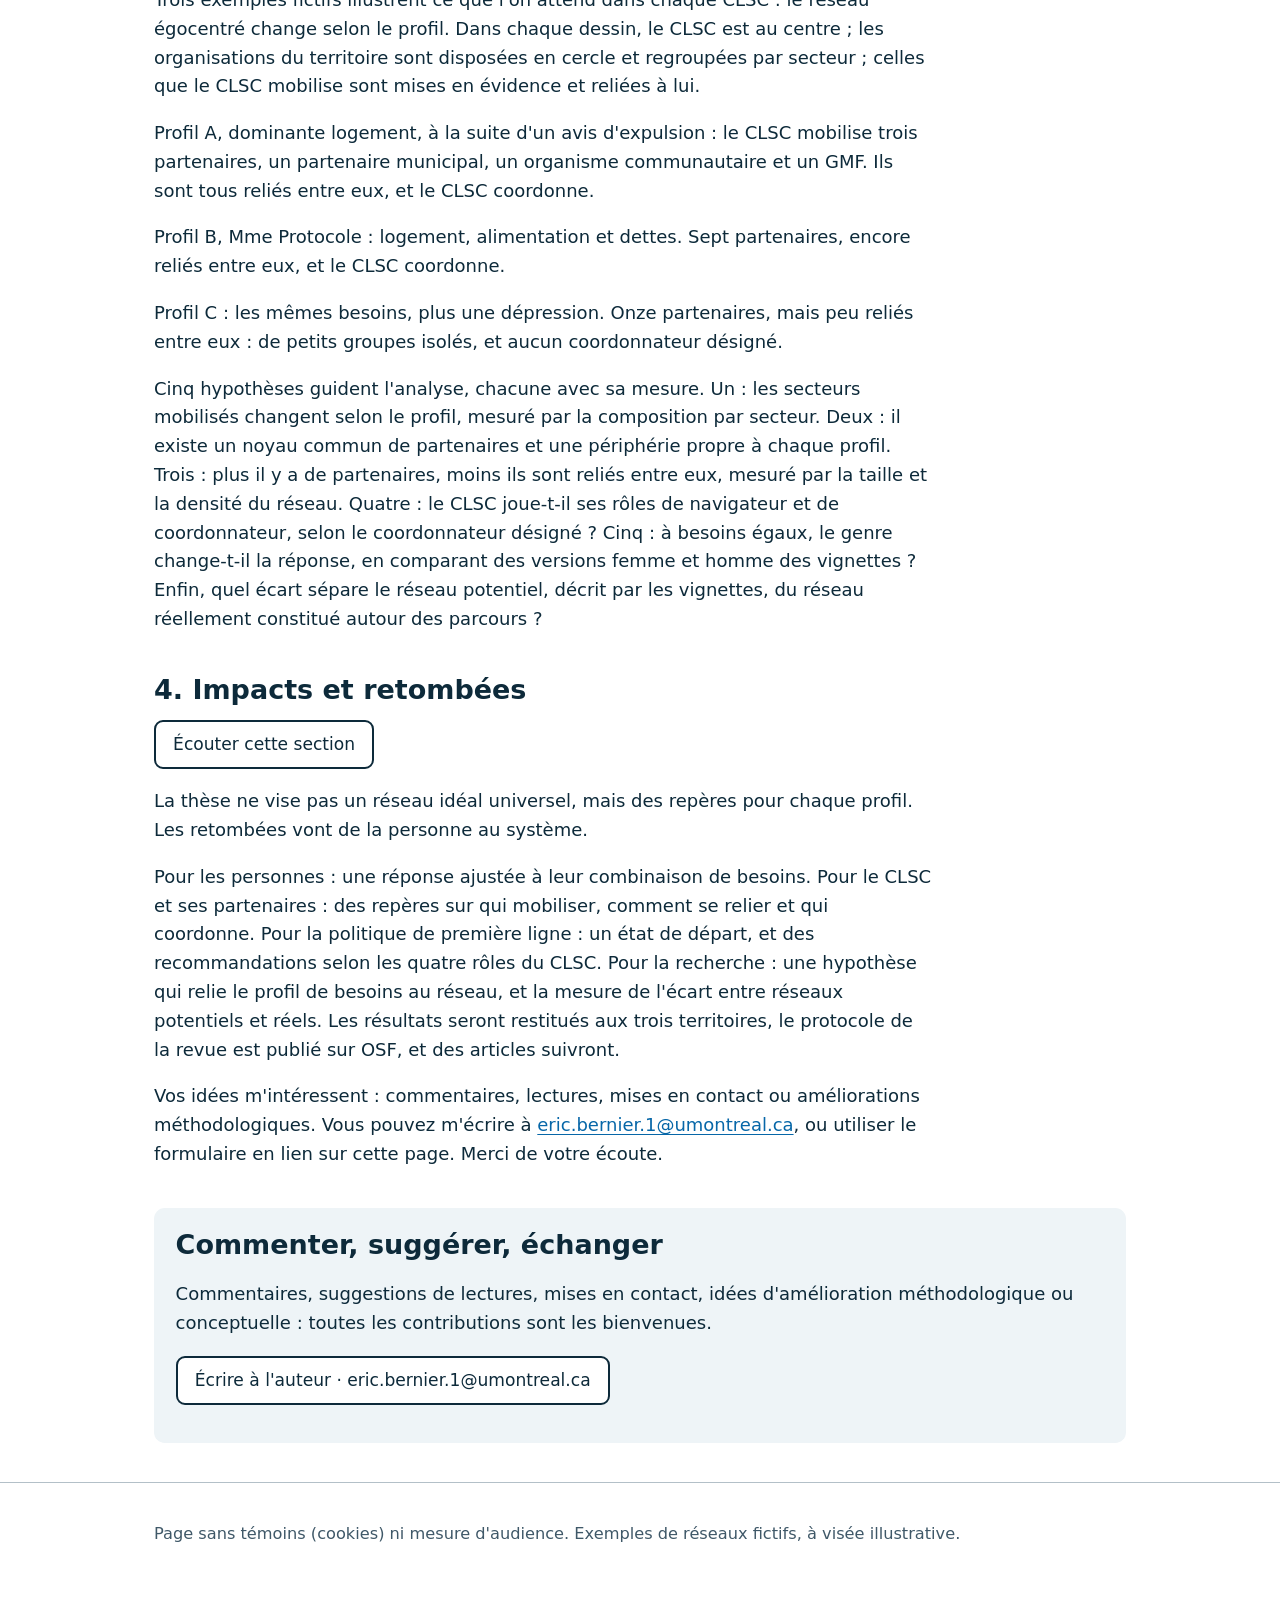
==== commit f4216f8c: "Devis précisé : 3 CLSC contrastés, plusieurs répondants, parcours réels ; mesures des hypothèses ; e" ====
--- a/index.html
+++ b/index.html
@@ -45,35 +45,35 @@
 </section>
 <section class="text" id="contexte" aria-labelledby="h-contexte"><h2 id="h-contexte">1. Contexte</h2>
 <p class="say"><button type="button" class="tts" data-speak="contexte">Écouter cette section</button></p>
-<p data-say="Premier constat : en soins primaires, les besoins sociaux se cumulent. Dans une étude, 54 % des patients avaient au moins un besoin social non comblé (Jih et al., 2023). Une autre relève 351 combinaisons différentes d&#x27;au moins deux besoins (Kreuter et al., 2021).">Premier constat : en soins primaires, les besoins sociaux se cumulent. Dans une étude, 54 % des patients avaient au moins un besoin social non comblé (Jih et al., 2023). Une autre relève 351 combinaisons différentes d&#x27;au moins deux besoins (Kreuter et al., 2021).</p>
+<p data-say="Premier constat : en soins primaires, les besoins sociaux se cumulent. Dans une étude états-unienne, 54 % des patients avaient au moins un besoin social non comblé (Jih et al., 2023). Une autre, aussi aux États-Unis, relève 351 combinaisons différentes d&#x27;au moins deux besoins (Kreuter et al., 2021).">Premier constat : en soins primaires, les besoins sociaux se cumulent. Dans une étude états-unienne, 54 % des patients avaient au moins un besoin social non comblé (Jih et al., 2023). Une autre, aussi aux États-Unis, relève 351 combinaisons différentes d&#x27;au moins deux besoins (Kreuter et al., 2021).</p>
 <p data-say="L&#x27;affiche distingue trois notions. La co-occurrence, c&#x27;est la présence d&#x27;au moins deux besoins sociaux en même temps : c&#x27;est le critère d&#x27;inclusion. La complexité, c&#x27;est le cumul de maladies chroniques, d&#x27;incapacités, de problèmes de santé mentale et de vulnérabilité sociale : elle est décrite, sans être exigée. La réponse intersectorielle, ce sont les actions d&#x27;autres secteurs que la santé, menées avec elle, sur la santé ou ses déterminants : CLSC, hôpital, GMF, pharmacies, organismes communautaires, municipalité, écoles, CPE et acteurs privés. Autrement dit, la co-occurrence se compte, la complexité se décrit, et la réponse intersectorielle s&#x27;organise sur un territoire.">L&#x27;affiche distingue trois notions. La co-occurrence, c&#x27;est la présence d&#x27;au moins deux besoins sociaux en même temps : c&#x27;est le critère d&#x27;inclusion. La complexité, c&#x27;est le cumul de maladies chroniques, d&#x27;incapacités, de problèmes de santé mentale et de vulnérabilité sociale : elle est décrite, sans être exigée. La réponse intersectorielle, ce sont les actions d&#x27;autres secteurs que la santé, menées avec elle, sur la santé ou ses déterminants : CLSC, hôpital, GMF, pharmacies, organismes communautaires, municipalité, écoles, CPE et acteurs privés. Autrement dit, la co-occurrence se compte, la complexité se décrit, et la réponse intersectorielle s&#x27;organise sur un territoire.</p>
 <p data-say="Au centre de l&#x27;affiche, un schéma tiré de la politique de première ligne du ministère de la Santé et des Services sociaux, publiée en 2026, montre une gouvernance locale animée par le CLSC du territoire. À gauche, une carte du Québec découpée en territoires de CLSC. À droite, autour d&#x27;un CLSC qui sert de milieu d&#x27;affiliation pour chaque personne, gravitent un CPE, une clinique, un organisme communautaire, la municipalité, l&#x27;hôpital, une pharmacie et une école : c&#x27;est le voisinage de soins et de services. Le territoire de CLSC devient l&#x27;unité de référence, et la politique confie au CLSC quatre rôles : navigateur, coordonnateur, leader intersectoriel et coanimateur, dans un esprit de gouvernance partagée.">Au centre de l&#x27;affiche, un schéma tiré de la politique de première ligne du ministère de la Santé et des Services sociaux, publiée en 2026, montre une gouvernance locale animée par le CLSC du territoire. À gauche, une carte du Québec découpée en territoires de CLSC. À droite, autour d&#x27;un CLSC qui sert de milieu d&#x27;affiliation pour chaque personne, gravitent un CPE, une clinique, un organisme communautaire, la municipalité, l&#x27;hôpital, une pharmacie et une école : c&#x27;est le voisinage de soins et de services. Le territoire de CLSC devient l&#x27;unité de référence, et la politique confie au CLSC quatre rôles : navigateur, coordonnateur, leader intersectoriel et coanimateur, dans un esprit de gouvernance partagée.</p>
 <p data-say="Pour suivre la logique, l&#x27;affiche utilise un exemple fictif : Mme Protocole, 58 ans. Elle a reçu un avis d&#x27;expulsion, vit de l&#x27;insécurité alimentaire, a des dettes, et vit avec une dépression, qui forme son contexte clinique. Qui lui répond ? Avec qui ? Et qui coordonne ?">Pour suivre la logique, l&#x27;affiche utilise un exemple fictif : Mme Protocole, 58 ans. Elle a reçu un avis d&#x27;expulsion, vit de l&#x27;insécurité alimentaire, a des dettes, et vit avec une dépression, qui forme son contexte clinique. Qui lui répond ? Avec qui ? Et qui coordonne ?</p>
-<p data-say="C&#x27;est la lacune : le CLSC doit coordonner, mais pour une combinaison de besoins, rien ne dit quels partenaires mobiliser, comment les relier, ni qui coordonne.">C&#x27;est la lacune : le CLSC doit coordonner, mais pour une combinaison de besoins, rien ne dit quels partenaires mobiliser, comment les relier, ni qui coordonne.</p>
+<p data-say="C&#x27;est la lacune : le CLSC doit coordonner, mais pour une combinaison de besoins, rien ne dit quels partenaires mobiliser, comment les relier, ni qui coordonne. On connaît la programmation, pas les réseaux réellement constitués autour des parcours.">C&#x27;est la lacune : le CLSC doit coordonner, mais pour une combinaison de besoins, rien ne dit quels partenaires mobiliser, comment les relier, ni qui coordonne. On connaît la programmation, pas les réseaux réellement constitués autour des parcours.</p>
 <p data-say="D&#x27;où la question de recherche : comment s&#x27;organise la réponse intersectorielle aux différents profils de patients ayant des besoins sociaux complexes et co-occurrents pris en charge en soins primaires ? Le but : relier chaque profil de besoins à une configuration de partenaires et à son coordonnateur.">D&#x27;où la question de recherche : comment s&#x27;organise la réponse intersectorielle aux différents profils de patients ayant des besoins sociaux complexes et co-occurrents pris en charge en soins primaires ? Le but : relier chaque profil de besoins à une configuration de partenaires et à son coordonnateur.</p>
 </section>
 <section class="text" id="methodes" aria-labelledby="h-methodes"><h2 id="h-methodes">2. Méthodes</h2>
 <p class="say"><button type="button" class="tts" data-speak="methodes">Écouter cette section</button></p>
-<p data-say="Le terrain est un territoire de CLSC en Lanaudière. Le devis comporte plusieurs phases, présentées comme une ligne de métro à quatre stations.">Le terrain est un territoire de CLSC en Lanaudière. Le devis comporte plusieurs phases, présentées comme une ligne de métro à quatre stations.</p>
-<p data-say="Première station, objectif 1 : quels profils ? Une revue de portée part des études publiées, en dégage les profils de besoins récurrents, puis les transforme en quatre à six vignettes, c&#x27;est-à-dire des situations fictives validées.">Première station, objectif 1 : quels profils ? Une revue de portée part des études publiées, en dégage les profils de besoins récurrents, puis les transforme en quatre à six vignettes, c&#x27;est-à-dire des situations fictives validées.</p>
-<p data-say="Deuxième station, objectif 2 : qui mobiliser ? On construit le réseau égocentré du CLSC. Pour chaque vignette, le CLSC est au centre ; on repère les partenaires qu&#x27;il mobiliserait et les liens entre ces partenaires. On obtient une configuration par profil.">Deuxième station, objectif 2 : qui mobiliser ? On construit le réseau égocentré du CLSC. Pour chaque vignette, le CLSC est au centre ; on repère les partenaires qu&#x27;il mobiliserait et les liens entre ces partenaires. On obtient une configuration par profil.</p>
-<p data-say="Troisième station, toujours l&#x27;objectif 2 : pourquoi ces choix ? Des entretiens s&#x27;appuient sur la carte du réseau, avec des questions comme : pourquoi ces partenaires sont-ils peu reliés ? On obtient des explications par profil.">Troisième station, toujours l&#x27;objectif 2 : pourquoi ces choix ? Des entretiens s&#x27;appuient sur la carte du réseau, avec des questions comme : pourquoi ces partenaires sont-ils peu reliés ? On obtient des explications par profil.</p>
-<p data-say="Quatrième station, objectif 3 : que recommander ? Un atelier délibératif réunit des patients partenaires et des acteurs des soins primaires, du communautaire, de la gouvernance locale, du municipal et du privé. On en tire des recommandations par profil.">Quatrième station, objectif 3 : que recommander ? Un atelier délibératif réunit des patients partenaires et des acteurs des soins primaires, du communautaire, de la gouvernance locale, du municipal et du privé. On en tire des recommandations par profil.</p>
-<p data-say="Le terminus intègre le tout dans un tableau conjoint, une ligne par profil : le réseau, les explications et les recommandations. Le projet s&#x27;étend de 2026 à 2029.">Le terminus intègre le tout dans un tableau conjoint, une ligne par profil : le réseau, les explications et les recommandations. Le projet s&#x27;étend de 2026 à 2029.</p>
-<p data-say="Mme Protocole suit toute la ligne : son profil est repéré dans les études, elle devient une vignette, sa carte sert de support d&#x27;entretien, son dossier est délibéré en atelier, et l&#x27;on obtient des repères pour son profil.">Mme Protocole suit toute la ligne : son profil est repéré dans les études, elle devient une vignette, sa carte sert de support d&#x27;entretien, son dossier est délibéré en atelier, et l&#x27;on obtient des repères pour son profil.</p>
+<p data-say="Le terrain : trois territoires de CLSC contrastés en Lanaudière, une région pionnière en intersectorialité, dotée d&#x27;une table intersectorielle. Le devis comporte plusieurs phases, présentées comme une ligne de métro à quatre stations.">Le terrain : trois territoires de CLSC contrastés en Lanaudière, une région pionnière en intersectorialité, dotée d&#x27;une table intersectorielle. Le devis comporte plusieurs phases, présentées comme une ligne de métro à quatre stations.</p>
+<p data-say="Première station, objectif 1 : quels profils ? Une revue de portée part des études publiées, en dégage les profils de besoins récurrents, puis les transforme en quatre à six vignettes, c&#x27;est-à-dire des situations fictives, validées par six à huit acteurs.">Première station, objectif 1 : quels profils ? Une revue de portée part des études publiées, en dégage les profils de besoins récurrents, puis les transforme en quatre à six vignettes, c&#x27;est-à-dire des situations fictives, validées par six à huit acteurs.</p>
+<p data-say="Deuxième station, objectif 2 : qui mobiliser ? On construit les réseaux égocentrés des trois CLSC. Dans chaque CLSC, plusieurs intervenants et gestionnaires répondent aux vignettes ; le CLSC est au centre, et l&#x27;on repère les partenaires qu&#x27;il mobiliserait et les liens entre ces partenaires. On obtient une configuration par profil.">Deuxième station, objectif 2 : qui mobiliser ? On construit les réseaux égocentrés des trois CLSC. Dans chaque CLSC, plusieurs intervenants et gestionnaires répondent aux vignettes ; le CLSC est au centre, et l&#x27;on repère les partenaires qu&#x27;il mobiliserait et les liens entre ces partenaires. On obtient une configuration par profil.</p>
+<p data-say="Troisième station, toujours l&#x27;objectif 2 : et en réalité ? Pour deux à trois parcours réels par profil, on reconstitue, avec la personne et les intervenants qui l&#x27;ont accompagnée, le réseau réellement constitué, puis on le compare à la carte issue des vignettes. Quinze à vingt-cinq entretiens, appuyés sur la carte, expliquent les choix et les écarts, avec des questions comme : pourquoi ces partenaires sont-ils peu reliés ?">Troisième station, toujours l&#x27;objectif 2 : et en réalité ? Pour deux à trois parcours réels par profil, on reconstitue, avec la personne et les intervenants qui l&#x27;ont accompagnée, le réseau réellement constitué, puis on le compare à la carte issue des vignettes. Quinze à vingt-cinq entretiens, appuyés sur la carte, expliquent les choix et les écarts, avec des questions comme : pourquoi ces partenaires sont-ils peu reliés ?</p>
+<p data-say="Quatrième station, objectif 3 : que recommander ? Un atelier délibératif réunit quinze à vingt personnes : des patients partenaires et des acteurs des soins primaires, du communautaire, de la gouvernance locale, du municipal et du privé. On en tire des recommandations par profil.">Quatrième station, objectif 3 : que recommander ? Un atelier délibératif réunit quinze à vingt personnes : des patients partenaires et des acteurs des soins primaires, du communautaire, de la gouvernance locale, du municipal et du privé. On en tire des recommandations par profil.</p>
+<p data-say="Le terminus intègre le tout dans un tableau conjoint, une ligne par profil : le réseau, les explications et les recommandations. Le projet dure 32 mois, de 2026 à 2029.">Le terminus intègre le tout dans un tableau conjoint, une ligne par profil : le réseau, les explications et les recommandations. Le projet dure 32 mois, de 2026 à 2029.</p>
+<p data-say="Mme Protocole suit toute la ligne : son profil est repéré dans les études, elle devient une vignette, son parcours réel est comparé à sa carte, son dossier est délibéré en atelier, et l&#x27;on obtient des repères pour son profil.">Mme Protocole suit toute la ligne : son profil est repéré dans les études, elle devient une vignette, son parcours réel est comparé à sa carte, son dossier est délibéré en atelier, et l&#x27;on obtient des repères pour son profil.</p>
 </section>
 <section class="text" id="resultats" aria-labelledby="h-resultats"><h2 id="h-resultats">3. Résultats anticipés</h2>
 <p class="say"><button type="button" class="tts" data-speak="resultats">Écouter cette section</button></p>
-<p data-say="Trois exemples fictifs illustrent le réseau égocentré du CLSC. Dans chaque dessin, le CLSC est au centre ; les organisations du territoire sont disposées en cercle et regroupées par secteur ; celles que le CLSC mobilise sont mises en évidence et reliées à lui.">Trois exemples fictifs illustrent le réseau égocentré du CLSC. Dans chaque dessin, le CLSC est au centre ; les organisations du territoire sont disposées en cercle et regroupées par secteur ; celles que le CLSC mobilise sont mises en évidence et reliées à lui.</p>
+<p data-say="Trois exemples fictifs illustrent ce que l&#x27;on attend dans chaque CLSC : le réseau égocentré change selon le profil. Dans chaque dessin, le CLSC est au centre ; les organisations du territoire sont disposées en cercle et regroupées par secteur ; celles que le CLSC mobilise sont mises en évidence et reliées à lui.">Trois exemples fictifs illustrent ce que l&#x27;on attend dans chaque CLSC : le réseau égocentré change selon le profil. Dans chaque dessin, le CLSC est au centre ; les organisations du territoire sont disposées en cercle et regroupées par secteur ; celles que le CLSC mobilise sont mises en évidence et reliées à lui.</p>
 <p data-say="Profil A, dominante logement, à la suite d&#x27;un avis d&#x27;expulsion : le CLSC mobilise trois partenaires, un partenaire municipal, un organisme communautaire et un GMF. Ils sont tous reliés entre eux, et le CLSC coordonne.">Profil A, dominante logement, à la suite d&#x27;un avis d&#x27;expulsion : le CLSC mobilise trois partenaires, un partenaire municipal, un organisme communautaire et un GMF. Ils sont tous reliés entre eux, et le CLSC coordonne.</p>
 <p data-say="Profil B, Mme Protocole : logement, alimentation et dettes. Sept partenaires, encore reliés entre eux, et le CLSC coordonne.">Profil B, Mme Protocole : logement, alimentation et dettes. Sept partenaires, encore reliés entre eux, et le CLSC coordonne.</p>
 <p data-say="Profil C : les mêmes besoins, plus une dépression. Onze partenaires, mais peu reliés entre eux : de petits groupes isolés, et aucun coordonnateur désigné.">Profil C : les mêmes besoins, plus une dépression. Onze partenaires, mais peu reliés entre eux : de petits groupes isolés, et aucun coordonnateur désigné.</p>
-<p data-say="Cinq hypothèses guident l&#x27;analyse. Un : les secteurs mobilisés changent selon le profil. Deux : il existe un noyau commun de partenaires et une périphérie propre à chaque profil. Trois : plus il y a de partenaires, moins ils sont reliés entre eux. Quatre : le CLSC joue-t-il ses rôles de navigateur et de coordonnateur ? Cinq : à besoins égaux, le genre change-t-il la réponse ?">Cinq hypothèses guident l&#x27;analyse. Un : les secteurs mobilisés changent selon le profil. Deux : il existe un noyau commun de partenaires et une périphérie propre à chaque profil. Trois : plus il y a de partenaires, moins ils sont reliés entre eux. Quatre : le CLSC joue-t-il ses rôles de navigateur et de coordonnateur ? Cinq : à besoins égaux, le genre change-t-il la réponse ?</p>
+<p data-say="Cinq hypothèses guident l&#x27;analyse, chacune avec sa mesure. Un : les secteurs mobilisés changent selon le profil, mesuré par la composition par secteur. Deux : il existe un noyau commun de partenaires et une périphérie propre à chaque profil. Trois : plus il y a de partenaires, moins ils sont reliés entre eux, mesuré par la taille et la densité du réseau. Quatre : le CLSC joue-t-il ses rôles de navigateur et de coordonnateur, selon le coordonnateur désigné ? Cinq : à besoins égaux, le genre change-t-il la réponse, en comparant des versions femme et homme des vignettes ? Enfin, quel écart sépare le réseau potentiel, décrit par les vignettes, du réseau réellement constitué autour des parcours ?">Cinq hypothèses guident l&#x27;analyse, chacune avec sa mesure. Un : les secteurs mobilisés changent selon le profil, mesuré par la composition par secteur. Deux : il existe un noyau commun de partenaires et une périphérie propre à chaque profil. Trois : plus il y a de partenaires, moins ils sont reliés entre eux, mesuré par la taille et la densité du réseau. Quatre : le CLSC joue-t-il ses rôles de navigateur et de coordonnateur, selon le coordonnateur désigné ? Cinq : à besoins égaux, le genre change-t-il la réponse, en comparant des versions femme et homme des vignettes ? Enfin, quel écart sépare le réseau potentiel, décrit par les vignettes, du réseau réellement constitué autour des parcours ?</p>
 </section>
 <section class="text" id="impacts" aria-labelledby="h-impacts"><h2 id="h-impacts">4. Impacts et retombées</h2>
 <p class="say"><button type="button" class="tts" data-speak="impacts">Écouter cette section</button></p>
 <p data-say="La thèse ne vise pas un réseau idéal universel, mais des repères pour chaque profil. Les retombées vont de la personne au système.">La thèse ne vise pas un réseau idéal universel, mais des repères pour chaque profil. Les retombées vont de la personne au système.</p>
-<p data-say="Pour les personnes : une réponse ajustée à leur combinaison de besoins. Pour le CLSC et ses partenaires : des repères sur qui mobiliser, comment se relier et qui coordonne. Pour la politique de première ligne : un état de départ, et des recommandations selon les quatre rôles du CLSC. Pour la recherche : une hypothèse qui relie le profil de besoins au réseau, et un réseau égocentré par profil, obtenu par vignettes.">Pour les personnes : une réponse ajustée à leur combinaison de besoins. Pour le CLSC et ses partenaires : des repères sur qui mobiliser, comment se relier et qui coordonne. Pour la politique de première ligne : un état de départ, et des recommandations selon les quatre rôles du CLSC. Pour la recherche : une hypothèse qui relie le profil de besoins au réseau, et un réseau égocentré par profil, obtenu par vignettes.</p>
+<p data-say="Pour les personnes : une réponse ajustée à leur combinaison de besoins. Pour le CLSC et ses partenaires : des repères sur qui mobiliser, comment se relier et qui coordonne. Pour la politique de première ligne : un état de départ, et des recommandations selon les quatre rôles du CLSC. Pour la recherche : une hypothèse qui relie le profil de besoins au réseau, et la mesure de l&#x27;écart entre réseaux potentiels et réels. Les résultats seront restitués aux trois territoires, le protocole de la revue est publié sur OSF, et des articles suivront.">Pour les personnes : une réponse ajustée à leur combinaison de besoins. Pour le CLSC et ses partenaires : des repères sur qui mobiliser, comment se relier et qui coordonne. Pour la politique de première ligne : un état de départ, et des recommandations selon les quatre rôles du CLSC. Pour la recherche : une hypothèse qui relie le profil de besoins au réseau, et la mesure de l&#x27;écart entre réseaux potentiels et réels. Les résultats seront restitués aux trois territoires, le protocole de la revue est publié sur OSF, et des articles suivront.</p>
 <p data-say="Vos idées m&#x27;intéressent : commentaires, lectures, mises en contact ou améliorations méthodologiques. Vous pouvez m&#x27;écrire à eric point bernier point un, arobase umontreal point ca, ou utiliser le formulaire en lien sur cette page. Merci de votre écoute.">Vos idées m&#x27;intéressent : commentaires, lectures, mises en contact ou améliorations méthodologiques. Vous pouvez m&#x27;écrire à <a href="mailto:eric.bernier.1@umontreal.ca">eric.bernier.1@umontreal.ca</a>, ou utiliser le formulaire en lien sur cette page. Merci de votre écoute.</p>
 </section>
 <section class="listen" aria-labelledby="contact"><h2 id="contact">Commenter, suggérer, échanger</h2><p>Commentaires, suggestions de lectures, mises en contact, idées d&#x27;amélioration méthodologique ou conceptuelle : toutes les contributions sont les bienvenues.</p><p>
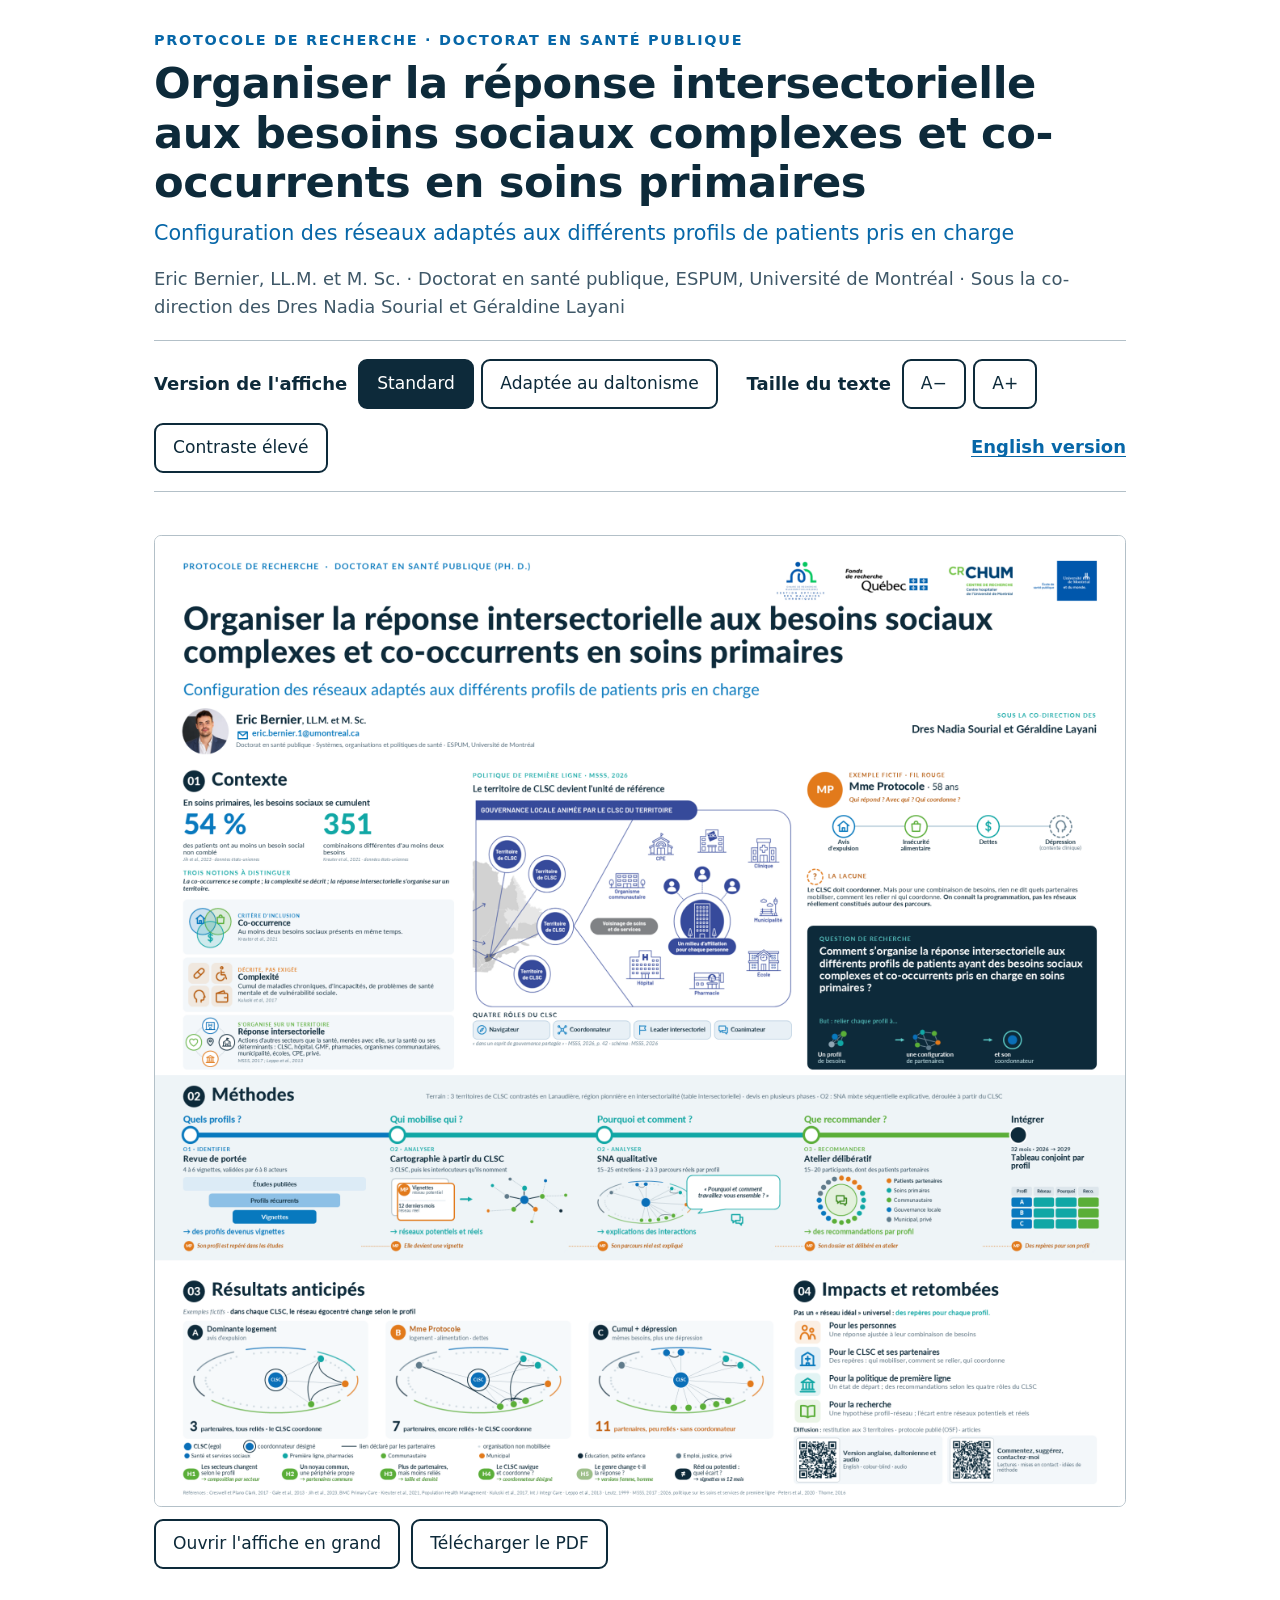
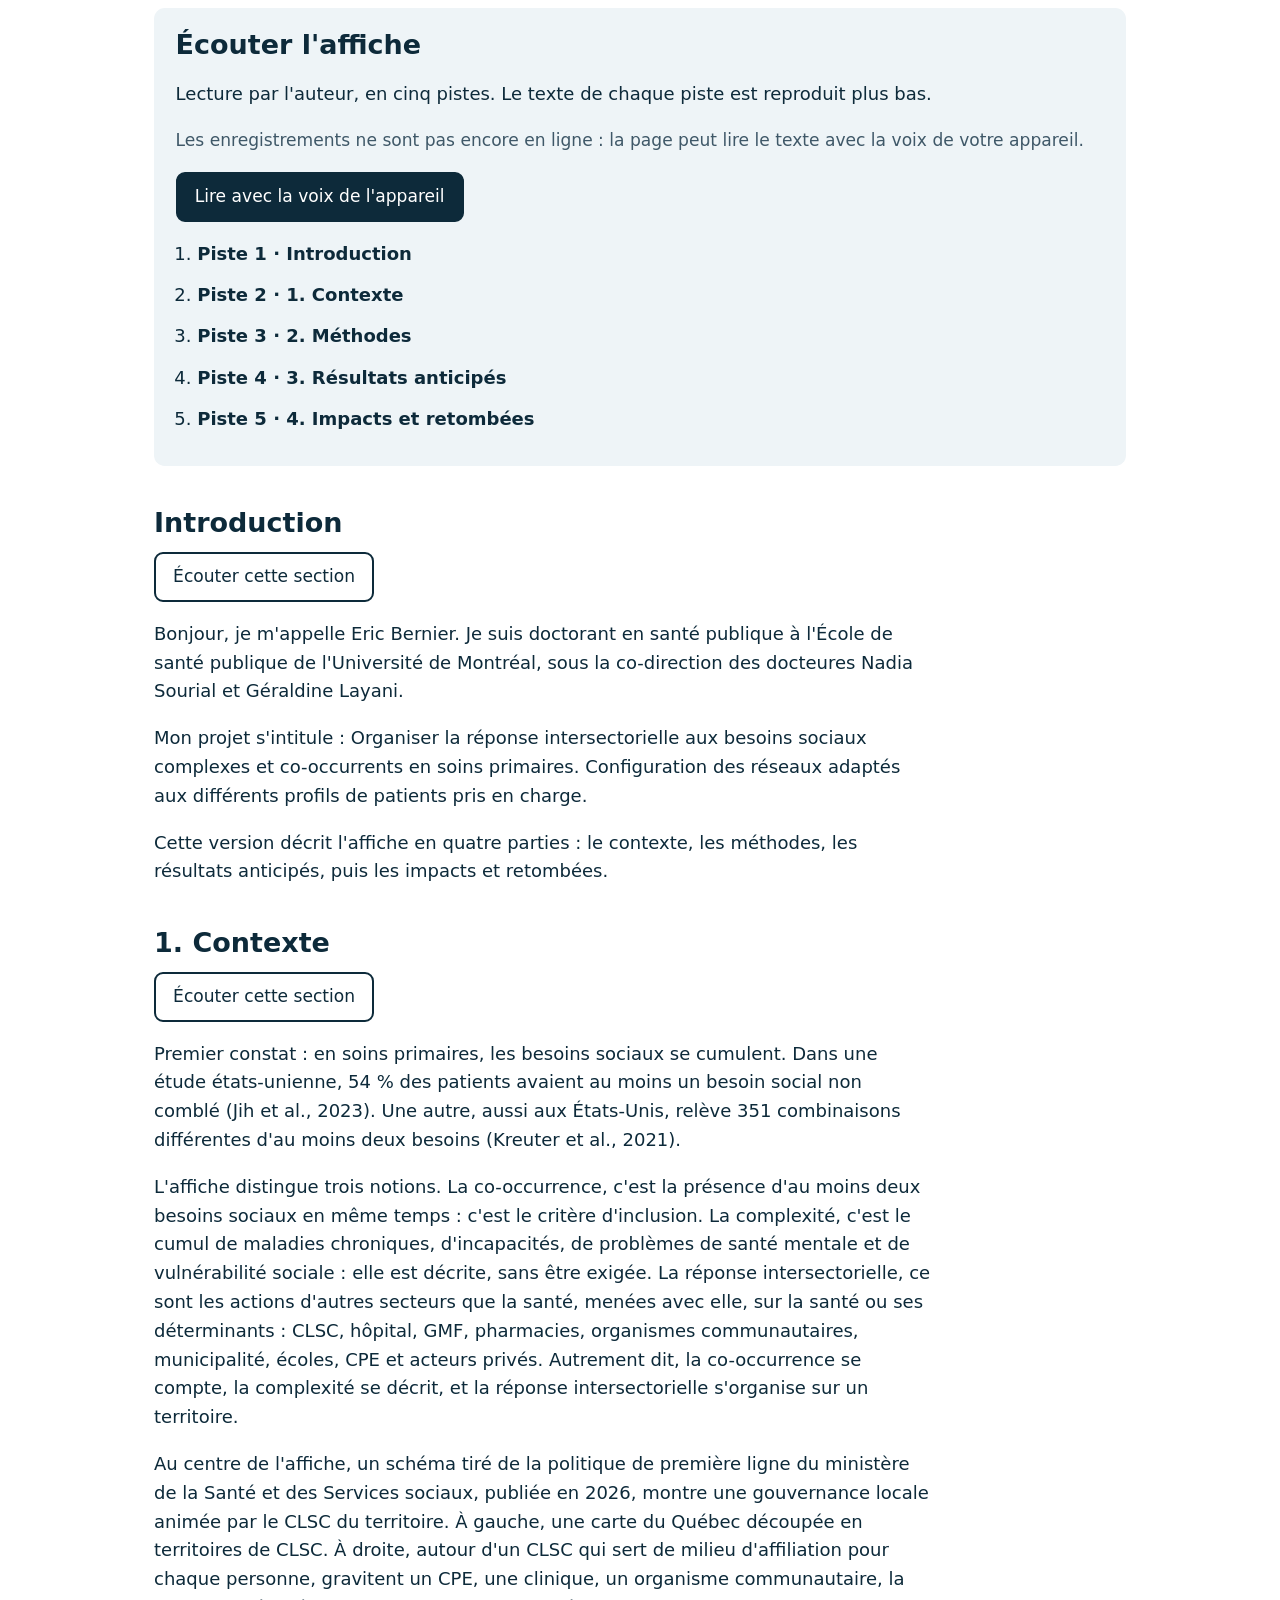
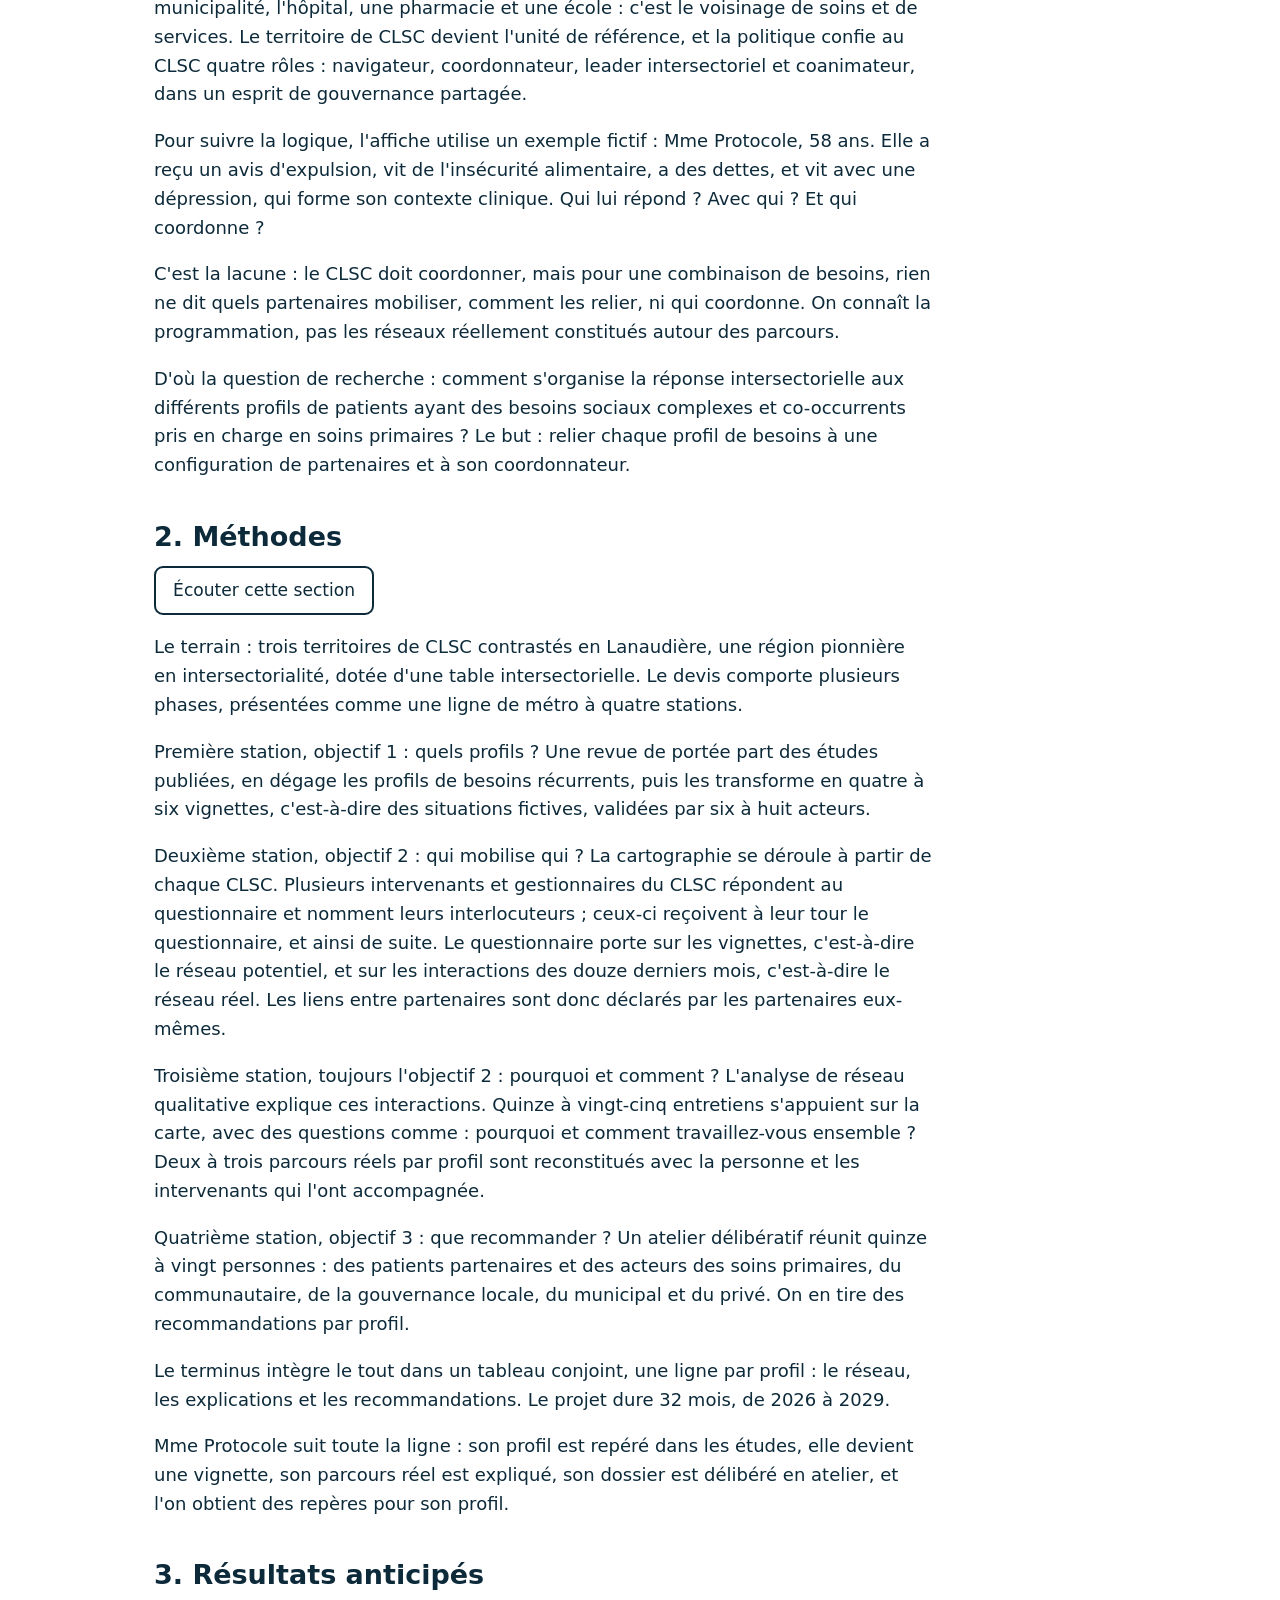
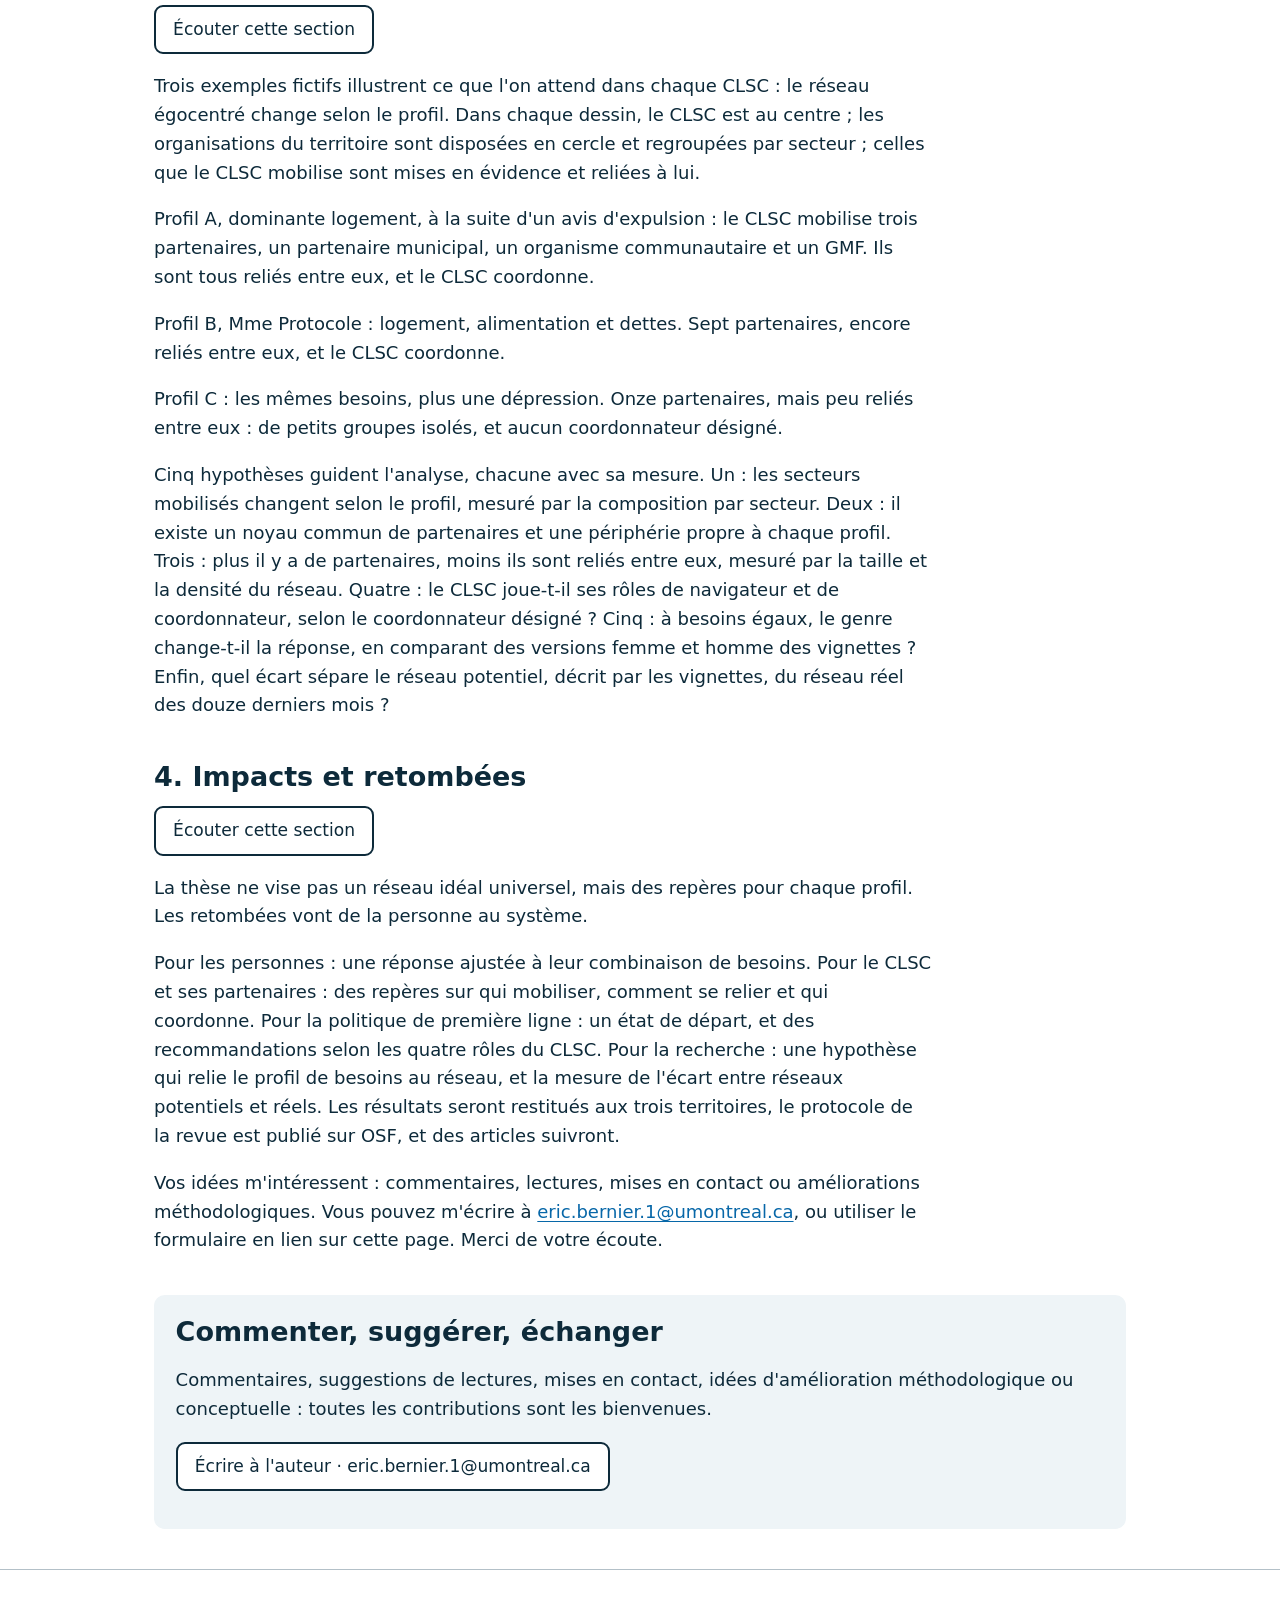
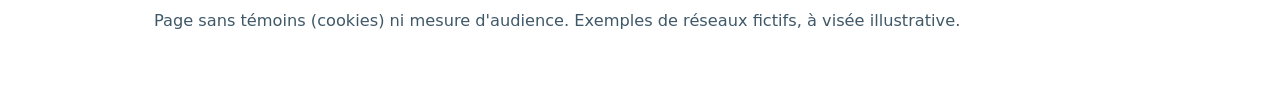
==== commit 960fb2c6: "SNA déroulée à partir du CLSC : liens déclarés par les partenaires, questionnaire vignettes et 12 de" ====
--- a/index.html
+++ b/index.html
@@ -56,11 +56,11 @@
 <p class="say"><button type="button" class="tts" data-speak="methodes">Écouter cette section</button></p>
 <p data-say="Le terrain : trois territoires de CLSC contrastés en Lanaudière, une région pionnière en intersectorialité, dotée d&#x27;une table intersectorielle. Le devis comporte plusieurs phases, présentées comme une ligne de métro à quatre stations.">Le terrain : trois territoires de CLSC contrastés en Lanaudière, une région pionnière en intersectorialité, dotée d&#x27;une table intersectorielle. Le devis comporte plusieurs phases, présentées comme une ligne de métro à quatre stations.</p>
 <p data-say="Première station, objectif 1 : quels profils ? Une revue de portée part des études publiées, en dégage les profils de besoins récurrents, puis les transforme en quatre à six vignettes, c&#x27;est-à-dire des situations fictives, validées par six à huit acteurs.">Première station, objectif 1 : quels profils ? Une revue de portée part des études publiées, en dégage les profils de besoins récurrents, puis les transforme en quatre à six vignettes, c&#x27;est-à-dire des situations fictives, validées par six à huit acteurs.</p>
-<p data-say="Deuxième station, objectif 2 : qui mobiliser ? On construit les réseaux égocentrés des trois CLSC. Dans chaque CLSC, plusieurs intervenants et gestionnaires répondent aux vignettes ; le CLSC est au centre, et l&#x27;on repère les partenaires qu&#x27;il mobiliserait et les liens entre ces partenaires. On obtient une configuration par profil.">Deuxième station, objectif 2 : qui mobiliser ? On construit les réseaux égocentrés des trois CLSC. Dans chaque CLSC, plusieurs intervenants et gestionnaires répondent aux vignettes ; le CLSC est au centre, et l&#x27;on repère les partenaires qu&#x27;il mobiliserait et les liens entre ces partenaires. On obtient une configuration par profil.</p>
-<p data-say="Troisième station, toujours l&#x27;objectif 2 : et en réalité ? Pour deux à trois parcours réels par profil, on reconstitue, avec la personne et les intervenants qui l&#x27;ont accompagnée, le réseau réellement constitué, puis on le compare à la carte issue des vignettes. Quinze à vingt-cinq entretiens, appuyés sur la carte, expliquent les choix et les écarts, avec des questions comme : pourquoi ces partenaires sont-ils peu reliés ?">Troisième station, toujours l&#x27;objectif 2 : et en réalité ? Pour deux à trois parcours réels par profil, on reconstitue, avec la personne et les intervenants qui l&#x27;ont accompagnée, le réseau réellement constitué, puis on le compare à la carte issue des vignettes. Quinze à vingt-cinq entretiens, appuyés sur la carte, expliquent les choix et les écarts, avec des questions comme : pourquoi ces partenaires sont-ils peu reliés ?</p>
+<p data-say="Deuxième station, objectif 2 : qui mobilise qui ? La cartographie se déroule à partir de chaque CLSC. Plusieurs intervenants et gestionnaires du CLSC répondent au questionnaire et nomment leurs interlocuteurs ; ceux-ci reçoivent à leur tour le questionnaire, et ainsi de suite. Le questionnaire porte sur les vignettes, c&#x27;est-à-dire le réseau potentiel, et sur les interactions des douze derniers mois, c&#x27;est-à-dire le réseau réel. Les liens entre partenaires sont donc déclarés par les partenaires eux-mêmes.">Deuxième station, objectif 2 : qui mobilise qui ? La cartographie se déroule à partir de chaque CLSC. Plusieurs intervenants et gestionnaires du CLSC répondent au questionnaire et nomment leurs interlocuteurs ; ceux-ci reçoivent à leur tour le questionnaire, et ainsi de suite. Le questionnaire porte sur les vignettes, c&#x27;est-à-dire le réseau potentiel, et sur les interactions des douze derniers mois, c&#x27;est-à-dire le réseau réel. Les liens entre partenaires sont donc déclarés par les partenaires eux-mêmes.</p>
+<p data-say="Troisième station, toujours l&#x27;objectif 2 : pourquoi et comment ? L&#x27;analyse de réseau qualitative explique ces interactions. Quinze à vingt-cinq entretiens s&#x27;appuient sur la carte, avec des questions comme : pourquoi et comment travaillez-vous ensemble ? Deux à trois parcours réels par profil sont reconstitués avec la personne et les intervenants qui l&#x27;ont accompagnée.">Troisième station, toujours l&#x27;objectif 2 : pourquoi et comment ? L&#x27;analyse de réseau qualitative explique ces interactions. Quinze à vingt-cinq entretiens s&#x27;appuient sur la carte, avec des questions comme : pourquoi et comment travaillez-vous ensemble ? Deux à trois parcours réels par profil sont reconstitués avec la personne et les intervenants qui l&#x27;ont accompagnée.</p>
 <p data-say="Quatrième station, objectif 3 : que recommander ? Un atelier délibératif réunit quinze à vingt personnes : des patients partenaires et des acteurs des soins primaires, du communautaire, de la gouvernance locale, du municipal et du privé. On en tire des recommandations par profil.">Quatrième station, objectif 3 : que recommander ? Un atelier délibératif réunit quinze à vingt personnes : des patients partenaires et des acteurs des soins primaires, du communautaire, de la gouvernance locale, du municipal et du privé. On en tire des recommandations par profil.</p>
 <p data-say="Le terminus intègre le tout dans un tableau conjoint, une ligne par profil : le réseau, les explications et les recommandations. Le projet dure 32 mois, de 2026 à 2029.">Le terminus intègre le tout dans un tableau conjoint, une ligne par profil : le réseau, les explications et les recommandations. Le projet dure 32 mois, de 2026 à 2029.</p>
-<p data-say="Mme Protocole suit toute la ligne : son profil est repéré dans les études, elle devient une vignette, son parcours réel est comparé à sa carte, son dossier est délibéré en atelier, et l&#x27;on obtient des repères pour son profil.">Mme Protocole suit toute la ligne : son profil est repéré dans les études, elle devient une vignette, son parcours réel est comparé à sa carte, son dossier est délibéré en atelier, et l&#x27;on obtient des repères pour son profil.</p>
+<p data-say="Mme Protocole suit toute la ligne : son profil est repéré dans les études, elle devient une vignette, son parcours réel est expliqué, son dossier est délibéré en atelier, et l&#x27;on obtient des repères pour son profil.">Mme Protocole suit toute la ligne : son profil est repéré dans les études, elle devient une vignette, son parcours réel est expliqué, son dossier est délibéré en atelier, et l&#x27;on obtient des repères pour son profil.</p>
 </section>
 <section class="text" id="resultats" aria-labelledby="h-resultats"><h2 id="h-resultats">3. Résultats anticipés</h2>
 <p class="say"><button type="button" class="tts" data-speak="resultats">Écouter cette section</button></p>
@@ -68,7 +68,7 @@
 <p data-say="Profil A, dominante logement, à la suite d&#x27;un avis d&#x27;expulsion : le CLSC mobilise trois partenaires, un partenaire municipal, un organisme communautaire et un GMF. Ils sont tous reliés entre eux, et le CLSC coordonne.">Profil A, dominante logement, à la suite d&#x27;un avis d&#x27;expulsion : le CLSC mobilise trois partenaires, un partenaire municipal, un organisme communautaire et un GMF. Ils sont tous reliés entre eux, et le CLSC coordonne.</p>
 <p data-say="Profil B, Mme Protocole : logement, alimentation et dettes. Sept partenaires, encore reliés entre eux, et le CLSC coordonne.">Profil B, Mme Protocole : logement, alimentation et dettes. Sept partenaires, encore reliés entre eux, et le CLSC coordonne.</p>
 <p data-say="Profil C : les mêmes besoins, plus une dépression. Onze partenaires, mais peu reliés entre eux : de petits groupes isolés, et aucun coordonnateur désigné.">Profil C : les mêmes besoins, plus une dépression. Onze partenaires, mais peu reliés entre eux : de petits groupes isolés, et aucun coordonnateur désigné.</p>
-<p data-say="Cinq hypothèses guident l&#x27;analyse, chacune avec sa mesure. Un : les secteurs mobilisés changent selon le profil, mesuré par la composition par secteur. Deux : il existe un noyau commun de partenaires et une périphérie propre à chaque profil. Trois : plus il y a de partenaires, moins ils sont reliés entre eux, mesuré par la taille et la densité du réseau. Quatre : le CLSC joue-t-il ses rôles de navigateur et de coordonnateur, selon le coordonnateur désigné ? Cinq : à besoins égaux, le genre change-t-il la réponse, en comparant des versions femme et homme des vignettes ? Enfin, quel écart sépare le réseau potentiel, décrit par les vignettes, du réseau réellement constitué autour des parcours ?">Cinq hypothèses guident l&#x27;analyse, chacune avec sa mesure. Un : les secteurs mobilisés changent selon le profil, mesuré par la composition par secteur. Deux : il existe un noyau commun de partenaires et une périphérie propre à chaque profil. Trois : plus il y a de partenaires, moins ils sont reliés entre eux, mesuré par la taille et la densité du réseau. Quatre : le CLSC joue-t-il ses rôles de navigateur et de coordonnateur, selon le coordonnateur désigné ? Cinq : à besoins égaux, le genre change-t-il la réponse, en comparant des versions femme et homme des vignettes ? Enfin, quel écart sépare le réseau potentiel, décrit par les vignettes, du réseau réellement constitué autour des parcours ?</p>
+<p data-say="Cinq hypothèses guident l&#x27;analyse, chacune avec sa mesure. Un : les secteurs mobilisés changent selon le profil, mesuré par la composition par secteur. Deux : il existe un noyau commun de partenaires et une périphérie propre à chaque profil. Trois : plus il y a de partenaires, moins ils sont reliés entre eux, mesuré par la taille et la densité du réseau. Quatre : le CLSC joue-t-il ses rôles de navigateur et de coordonnateur, selon le coordonnateur désigné ? Cinq : à besoins égaux, le genre change-t-il la réponse, en comparant des versions femme et homme des vignettes ? Enfin, quel écart sépare le réseau potentiel, décrit par les vignettes, du réseau réel des douze derniers mois ?">Cinq hypothèses guident l&#x27;analyse, chacune avec sa mesure. Un : les secteurs mobilisés changent selon le profil, mesuré par la composition par secteur. Deux : il existe un noyau commun de partenaires et une périphérie propre à chaque profil. Trois : plus il y a de partenaires, moins ils sont reliés entre eux, mesuré par la taille et la densité du réseau. Quatre : le CLSC joue-t-il ses rôles de navigateur et de coordonnateur, selon le coordonnateur désigné ? Cinq : à besoins égaux, le genre change-t-il la réponse, en comparant des versions femme et homme des vignettes ? Enfin, quel écart sépare le réseau potentiel, décrit par les vignettes, du réseau réel des douze derniers mois ?</p>
 </section>
 <section class="text" id="impacts" aria-labelledby="h-impacts"><h2 id="h-impacts">4. Impacts et retombées</h2>
 <p class="say"><button type="button" class="tts" data-speak="impacts">Écouter cette section</button></p>
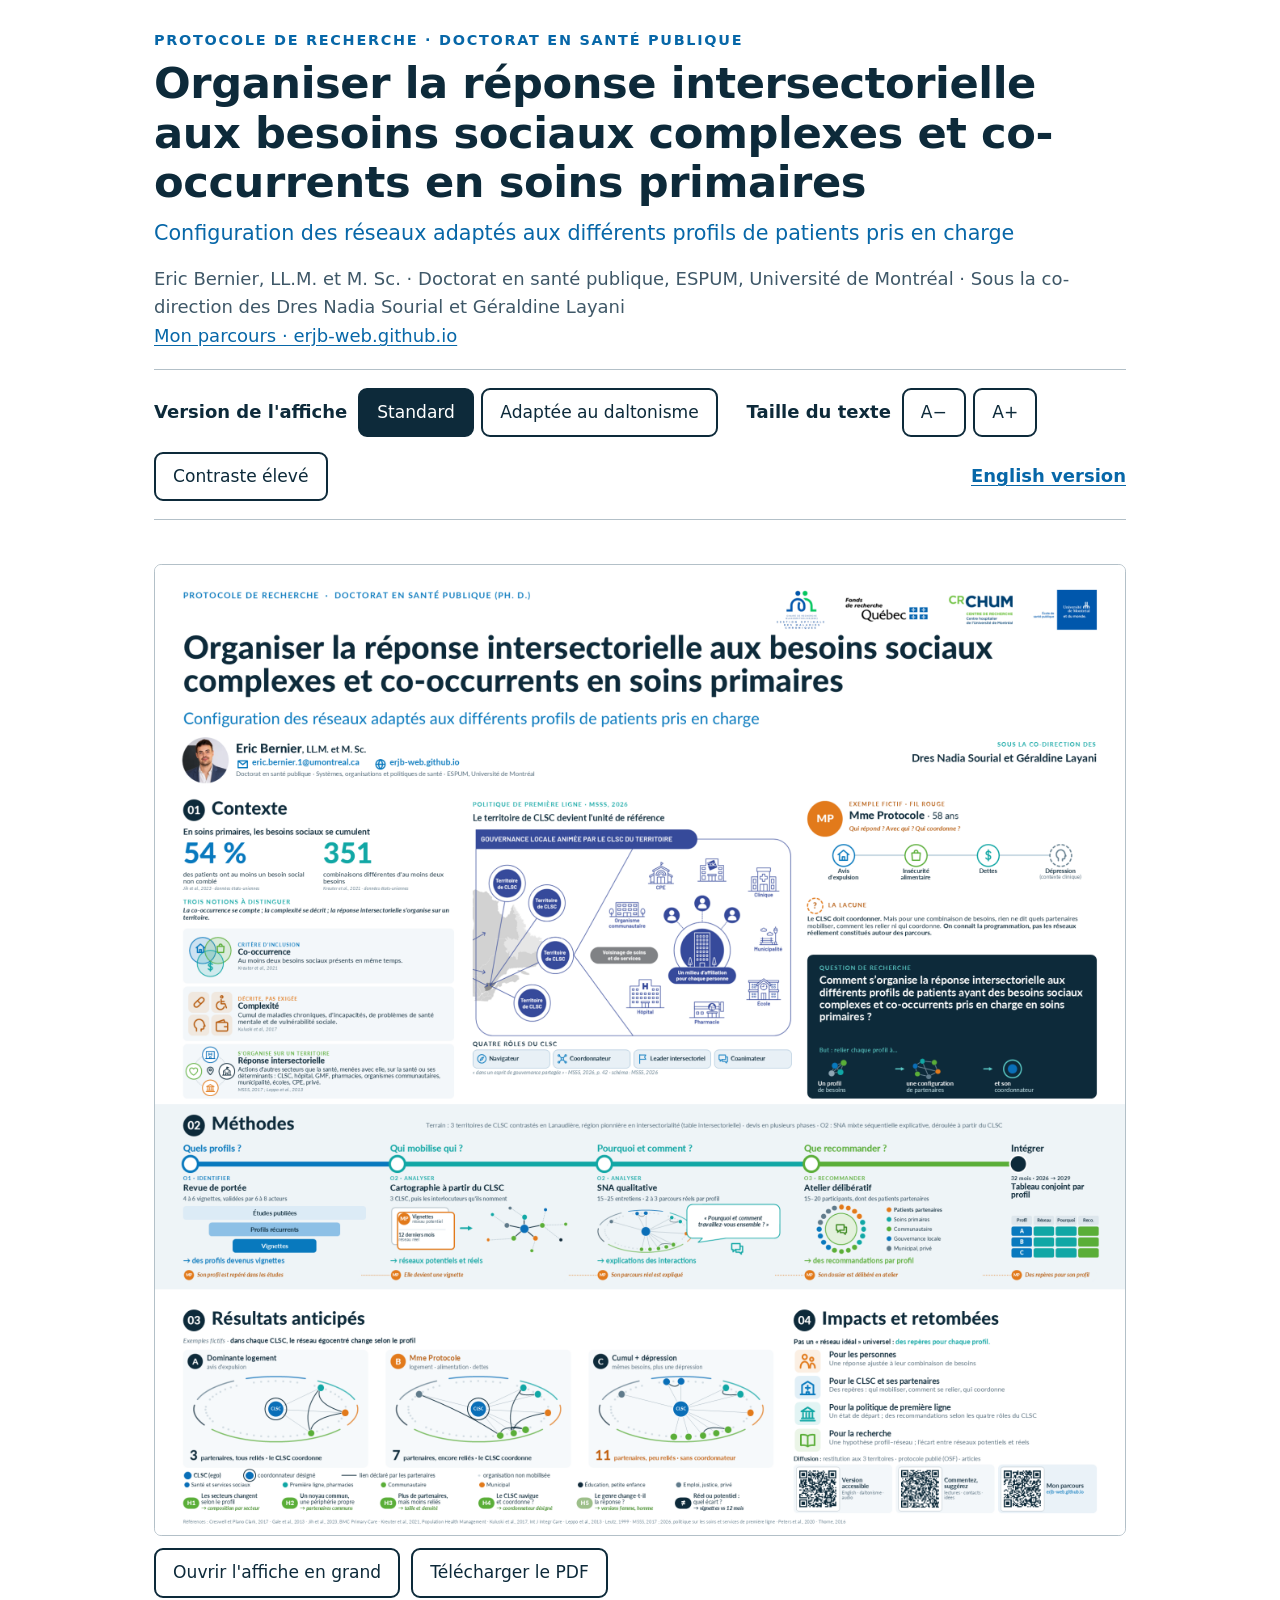
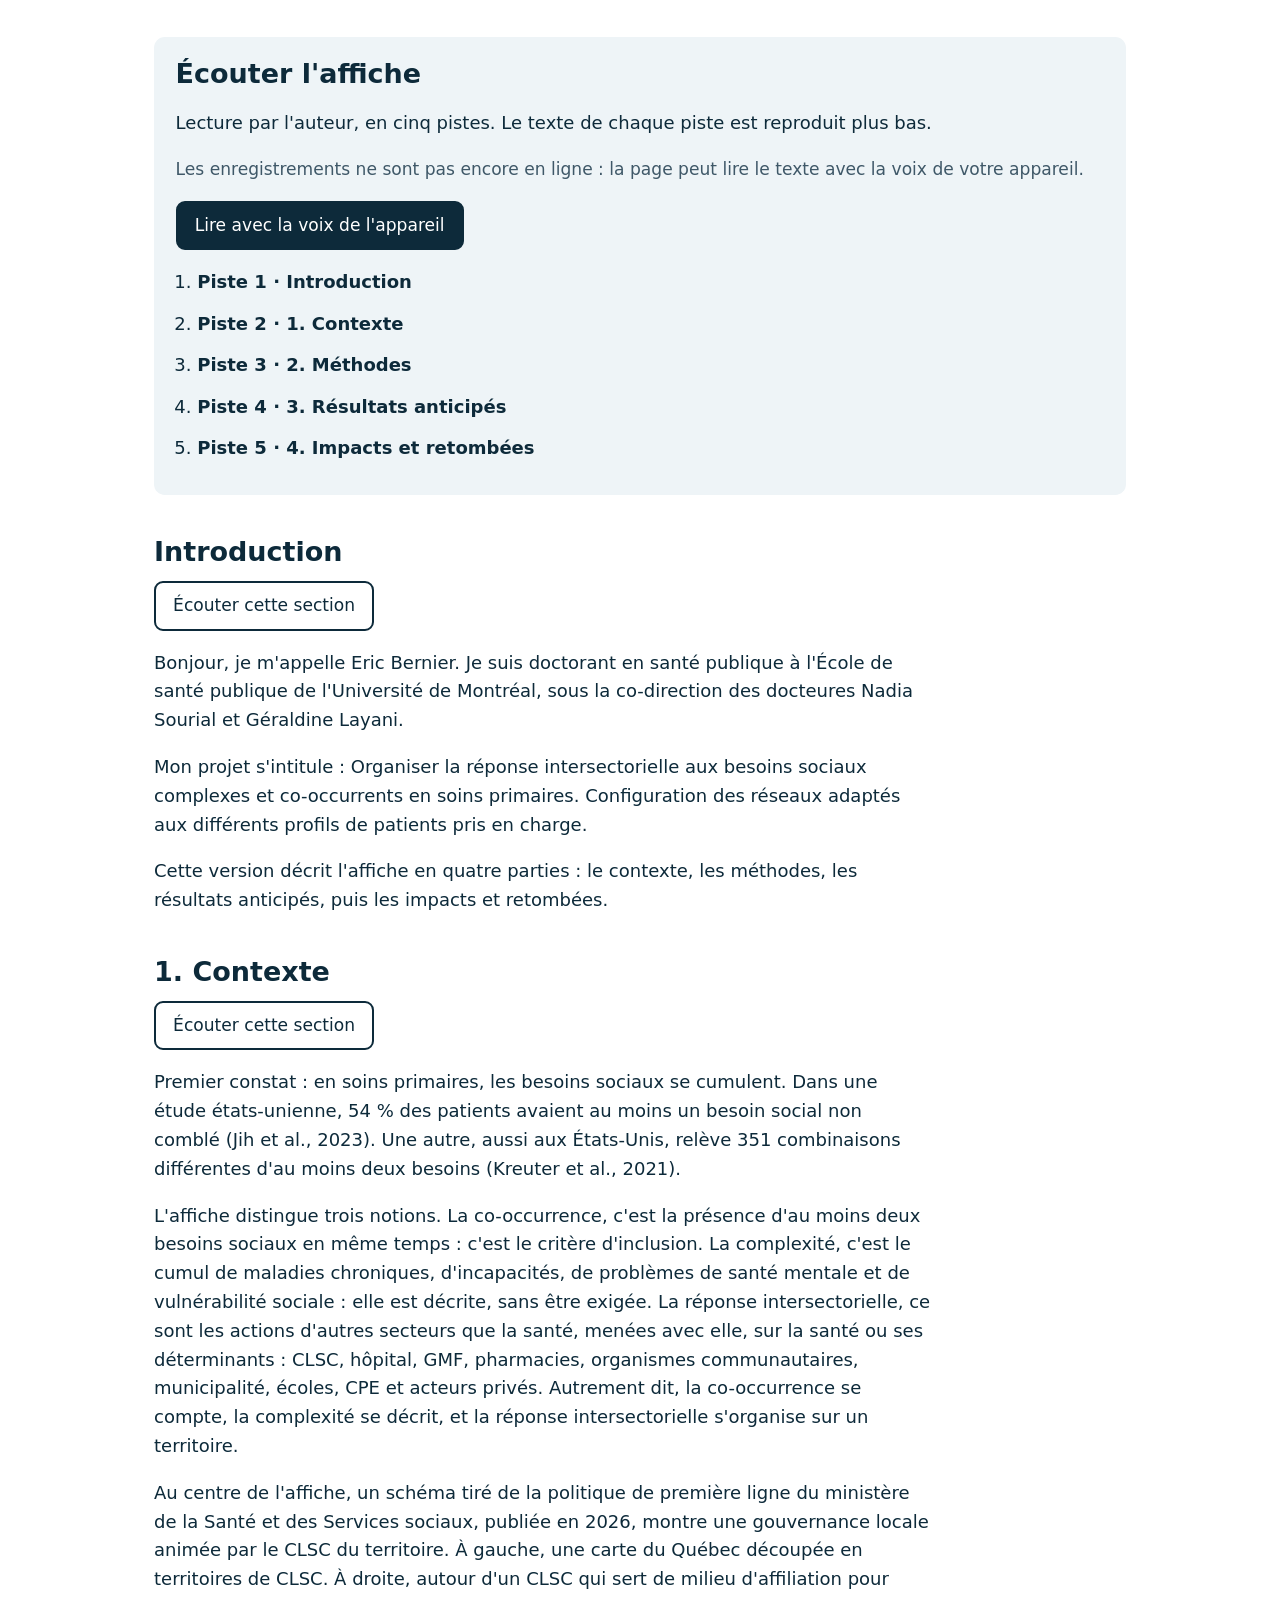
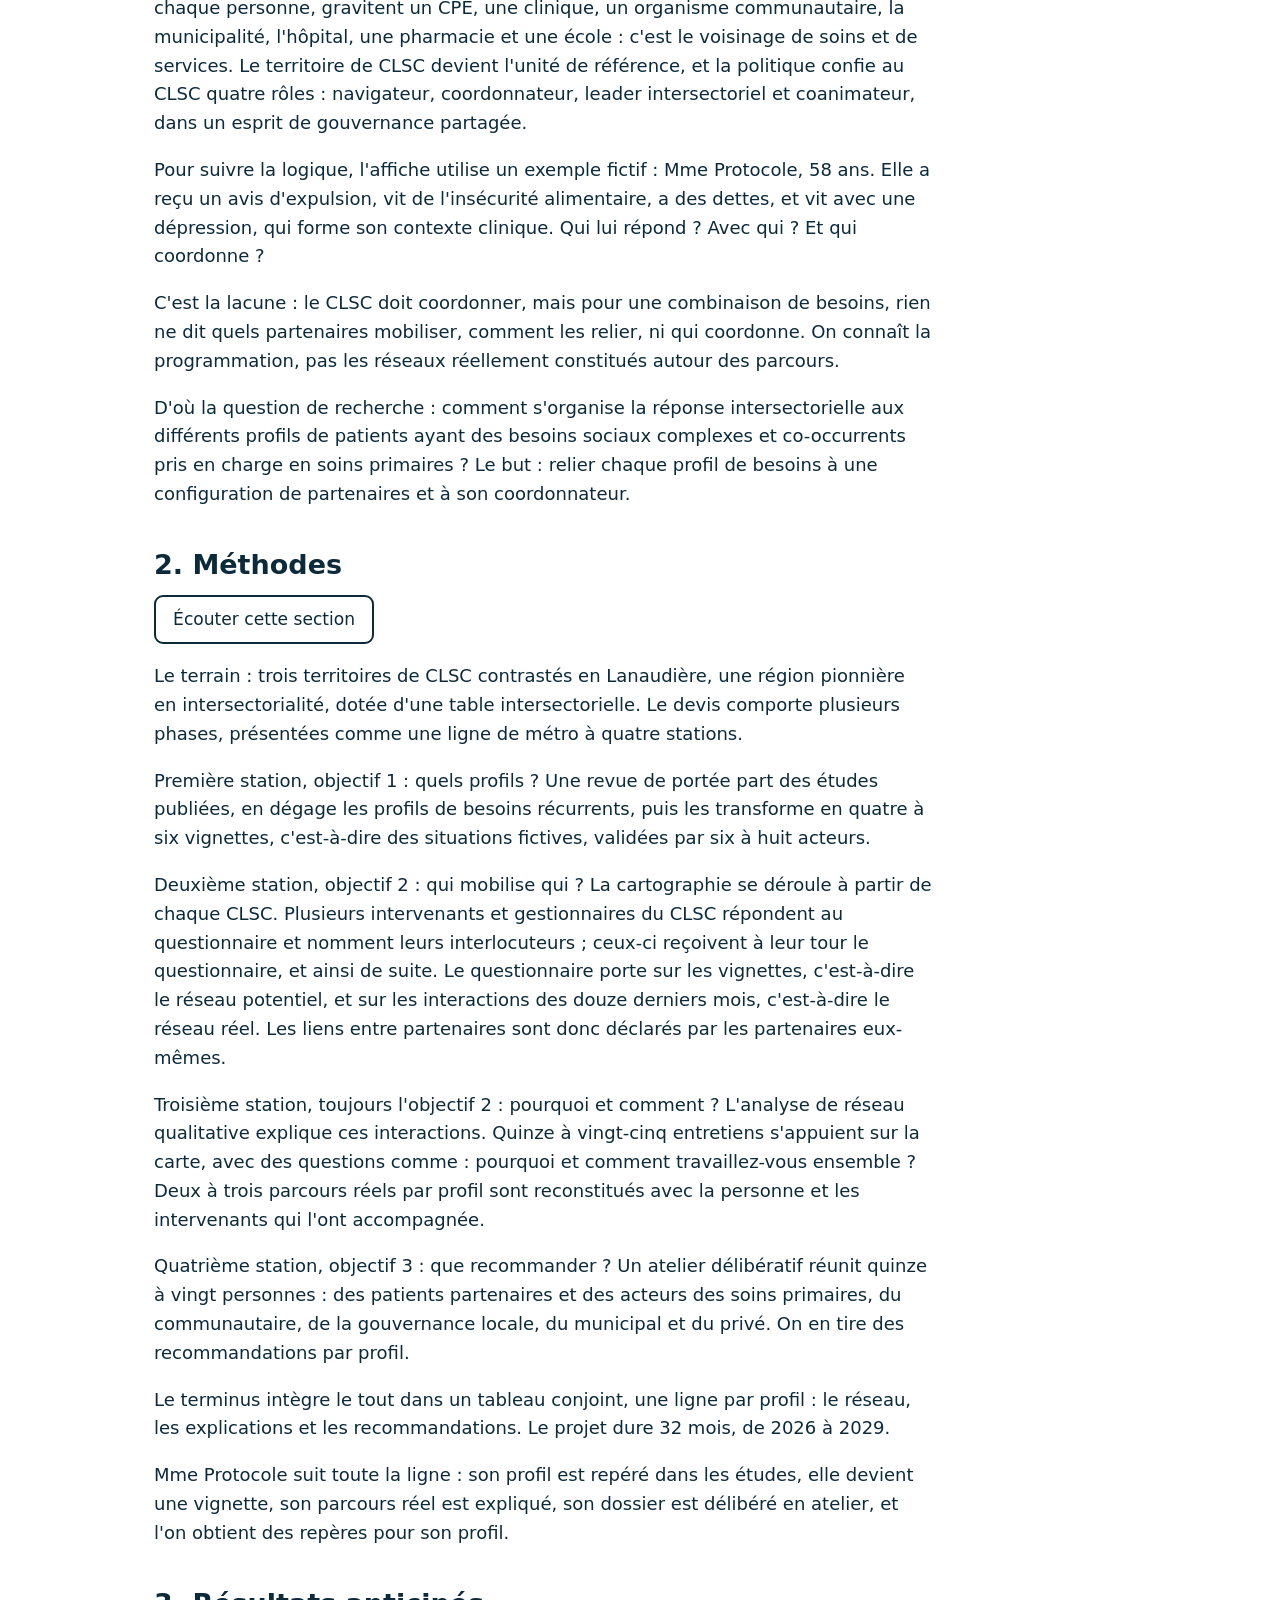
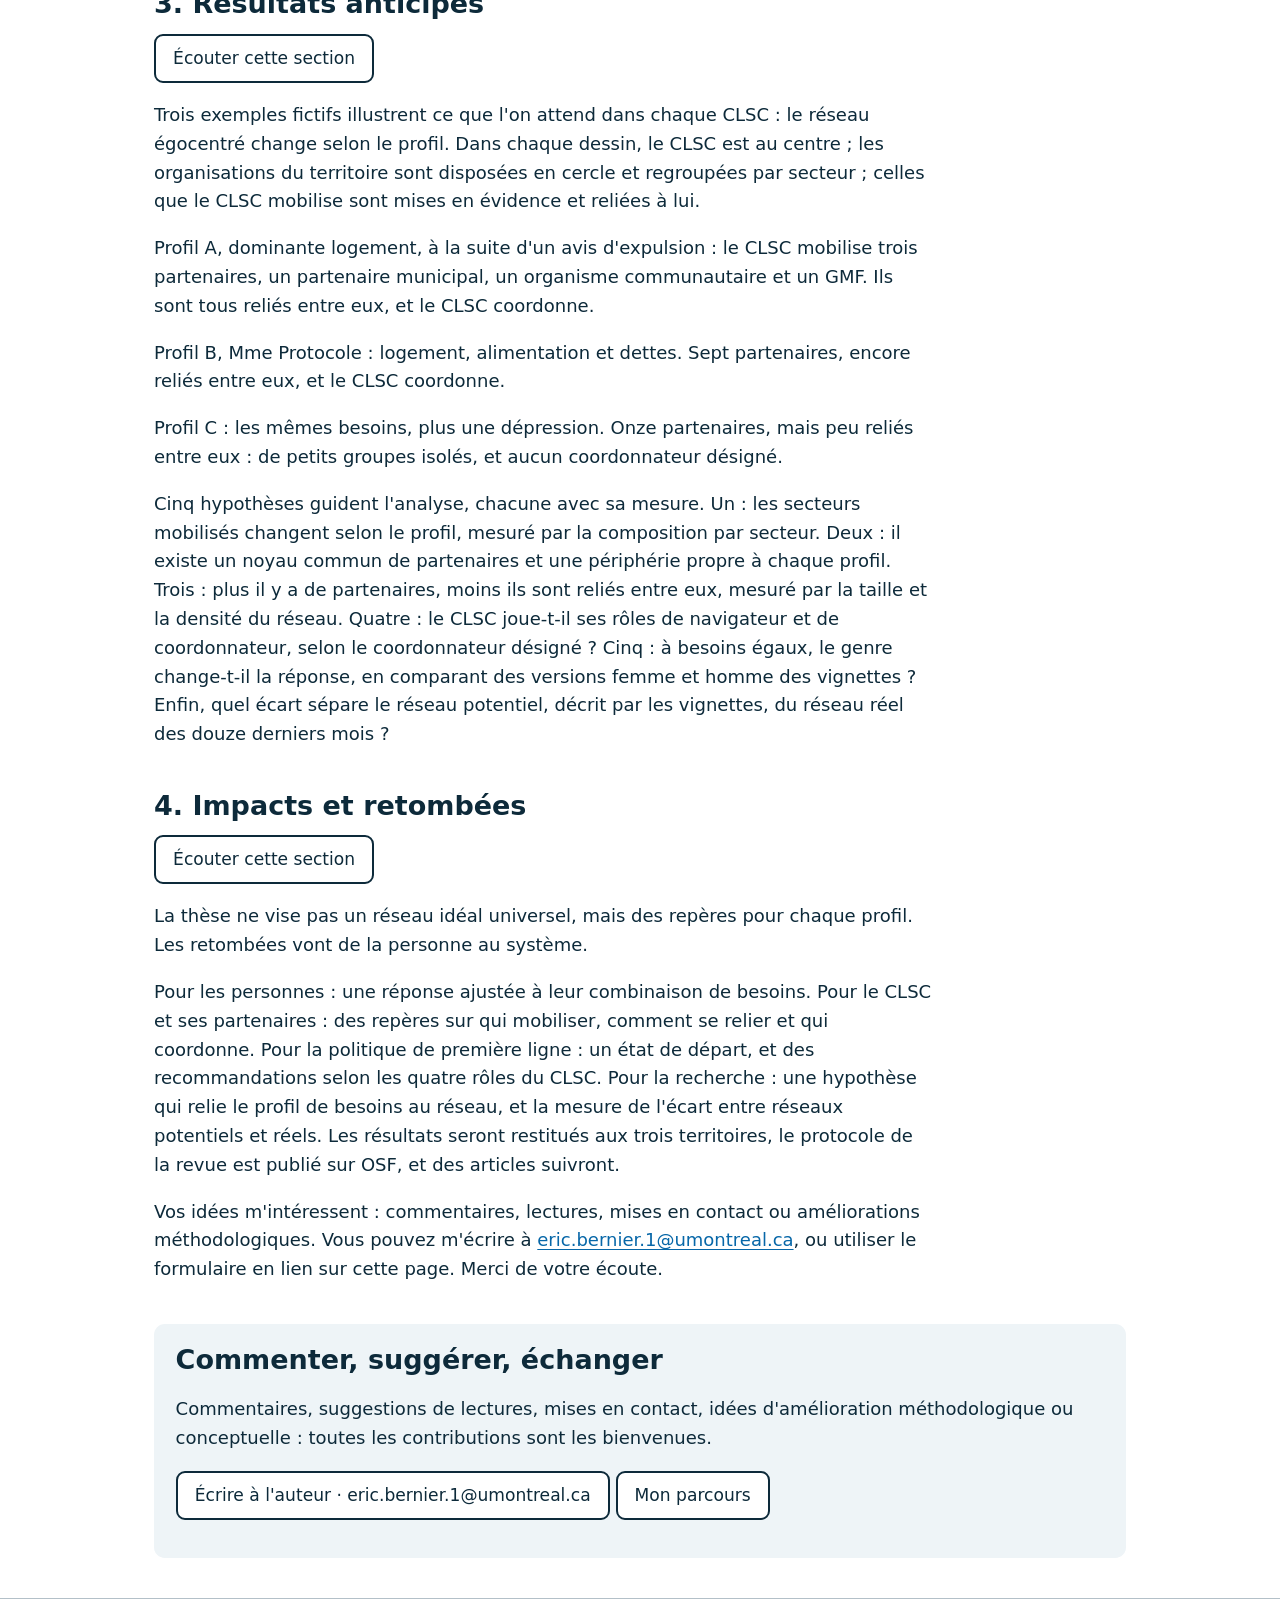
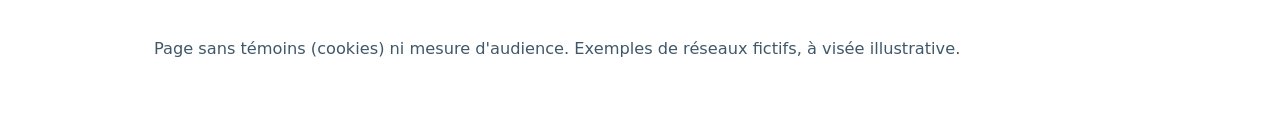
==== commit e31447cc: "Lien vers le site personnel (Mon parcours) et troisième QR code" ====
--- a/index.html
+++ b/index.html
@@ -15,6 +15,7 @@
 <h1>Organiser la réponse intersectorielle aux besoins sociaux complexes et co-occurrents en soins primaires</h1>
 <p class="subtitle">Configuration des réseaux adaptés aux différents profils de patients pris en charge</p>
 <p class="byline">Eric Bernier, LL.M. et M. Sc. · Doctorat en santé publique, ESPUM, Université de Montréal · Sous la co-direction des Dres Nadia Sourial et Géraldine Layani</p>
+<p class="byline"><a href="https://erjb-web.github.io/#parcours">Mon parcours · erjb-web.github.io</a></p>
 <nav class="tools" aria-label="Options d&#x27;affichage">
 <div class="group" role="group" aria-label="Version de l&#x27;affiche"><span>Version de l&#x27;affiche</span>
 <button type="button" data-version="standard" aria-pressed="true" data-img="img/affiche-fr.png" data-pdf="pdf/affiche-fr.pdf" data-alt="Affiche scientifique en quatre parties : contexte, méthodes, résultats anticipés, impacts et retombées. Description complète dans le texte de cette page.">Standard</button>
@@ -77,7 +78,7 @@
 <p data-say="Vos idées m&#x27;intéressent : commentaires, lectures, mises en contact ou améliorations méthodologiques. Vous pouvez m&#x27;écrire à eric point bernier point un, arobase umontreal point ca, ou utiliser le formulaire en lien sur cette page. Merci de votre écoute.">Vos idées m&#x27;intéressent : commentaires, lectures, mises en contact ou améliorations méthodologiques. Vous pouvez m&#x27;écrire à <a href="mailto:eric.bernier.1@umontreal.ca">eric.bernier.1@umontreal.ca</a>, ou utiliser le formulaire en lien sur cette page. Merci de votre écoute.</p>
 </section>
 <section class="listen" aria-labelledby="contact"><h2 id="contact">Commenter, suggérer, échanger</h2><p>Commentaires, suggestions de lectures, mises en contact, idées d&#x27;amélioration méthodologique ou conceptuelle : toutes les contributions sont les bienvenues.</p><p>
-<a class="btn" href="mailto:eric.bernier.1@umontreal.ca">Écrire à l&#x27;auteur · eric.bernier.1@umontreal.ca</a></p></section>
+<a class="btn" href="mailto:eric.bernier.1@umontreal.ca">Écrire à l&#x27;auteur · eric.bernier.1@umontreal.ca</a> <a class="btn" href="https://erjb-web.github.io/#parcours">Mon parcours</a></p></section>
 </main>
 <footer><div class="wrap"><p>Page sans témoins (cookies) ni mesure d&#x27;audience. Exemples de réseaux fictifs, à visée illustrative.</p></div></footer>
 <script src="assets/app.js"></script>
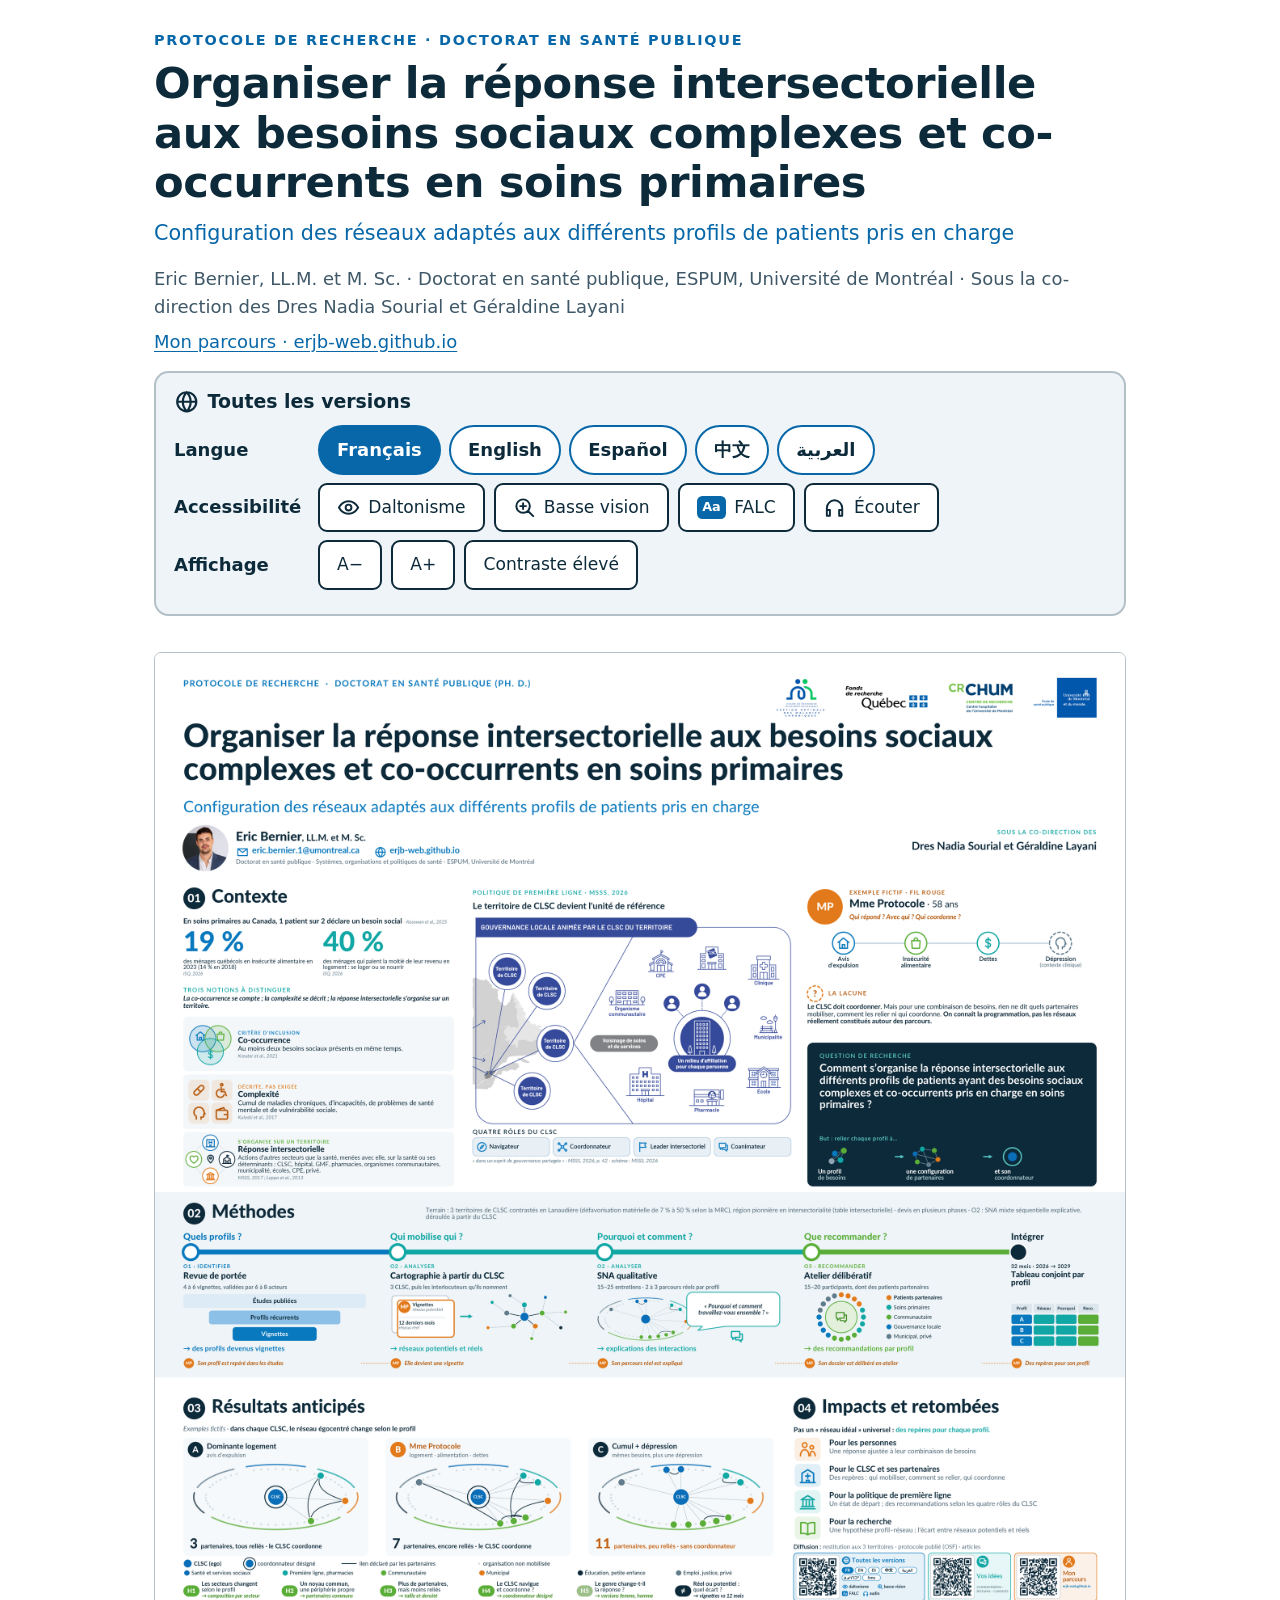
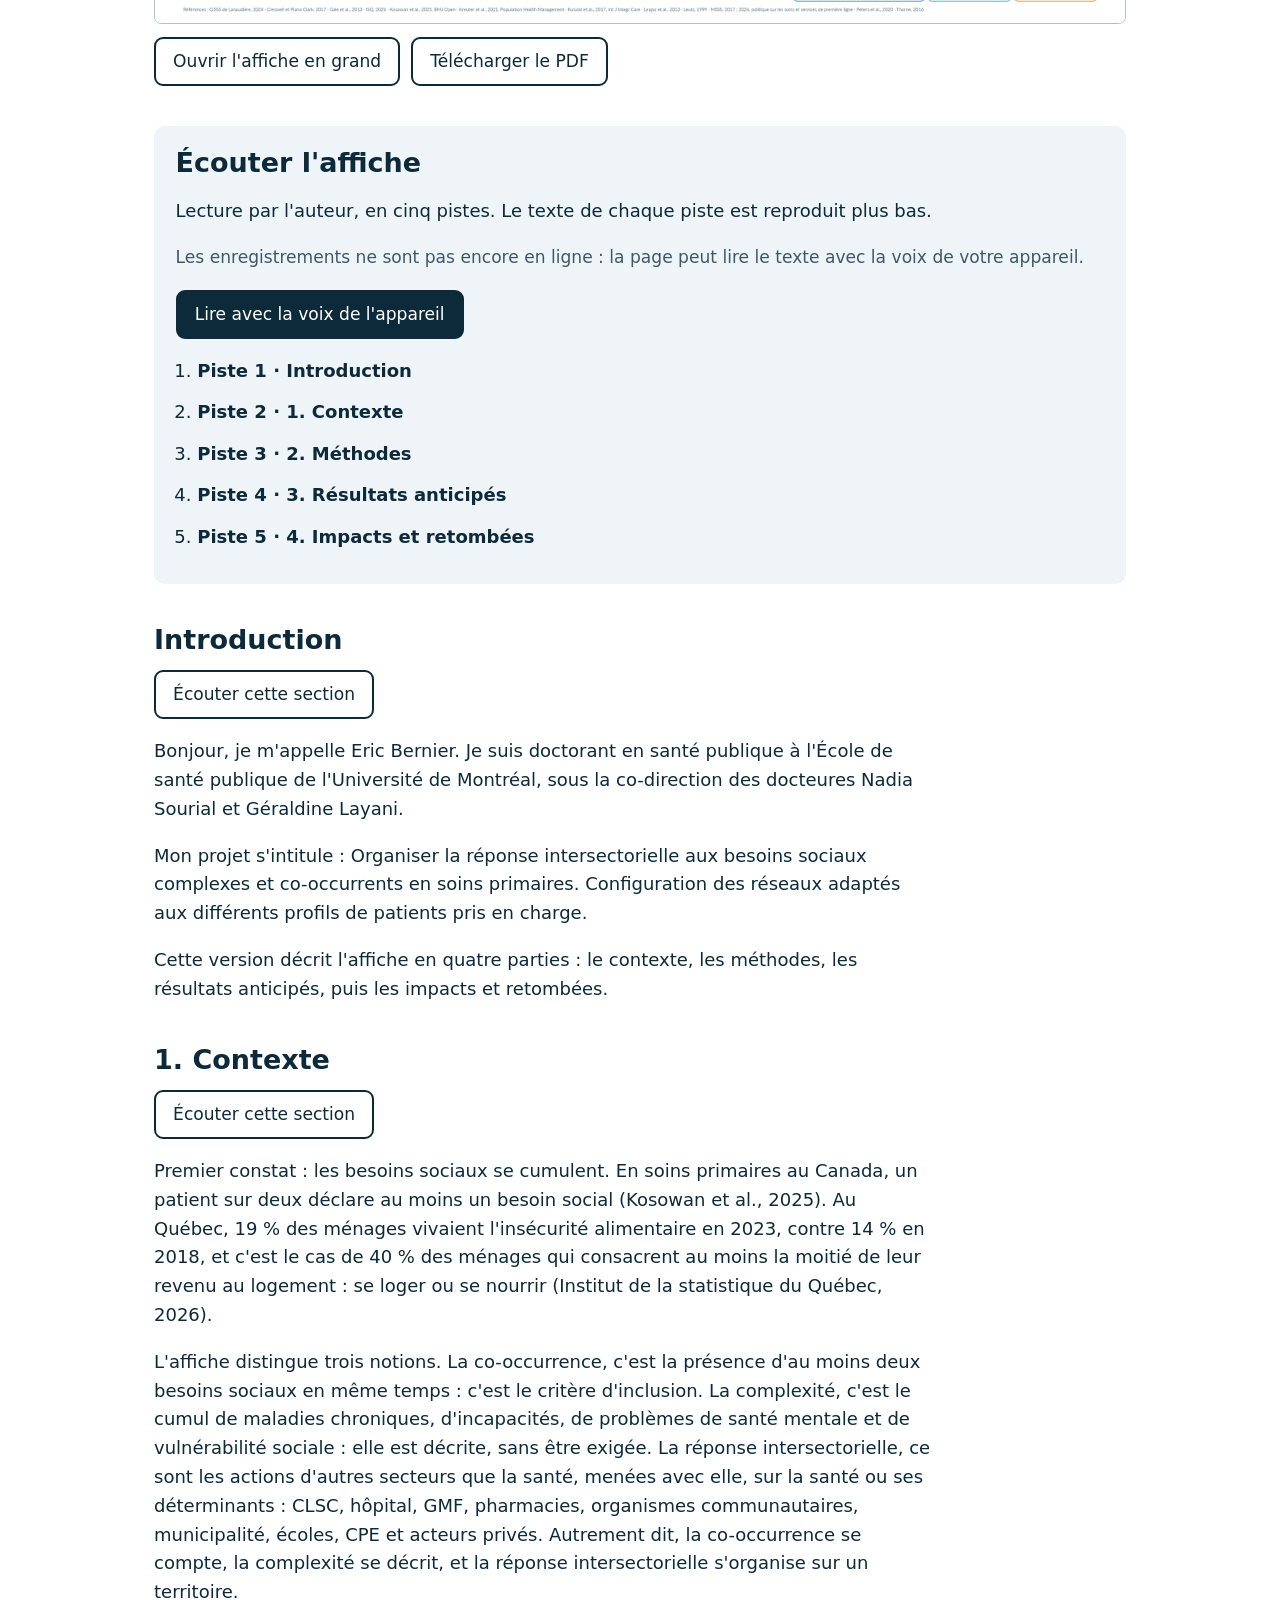
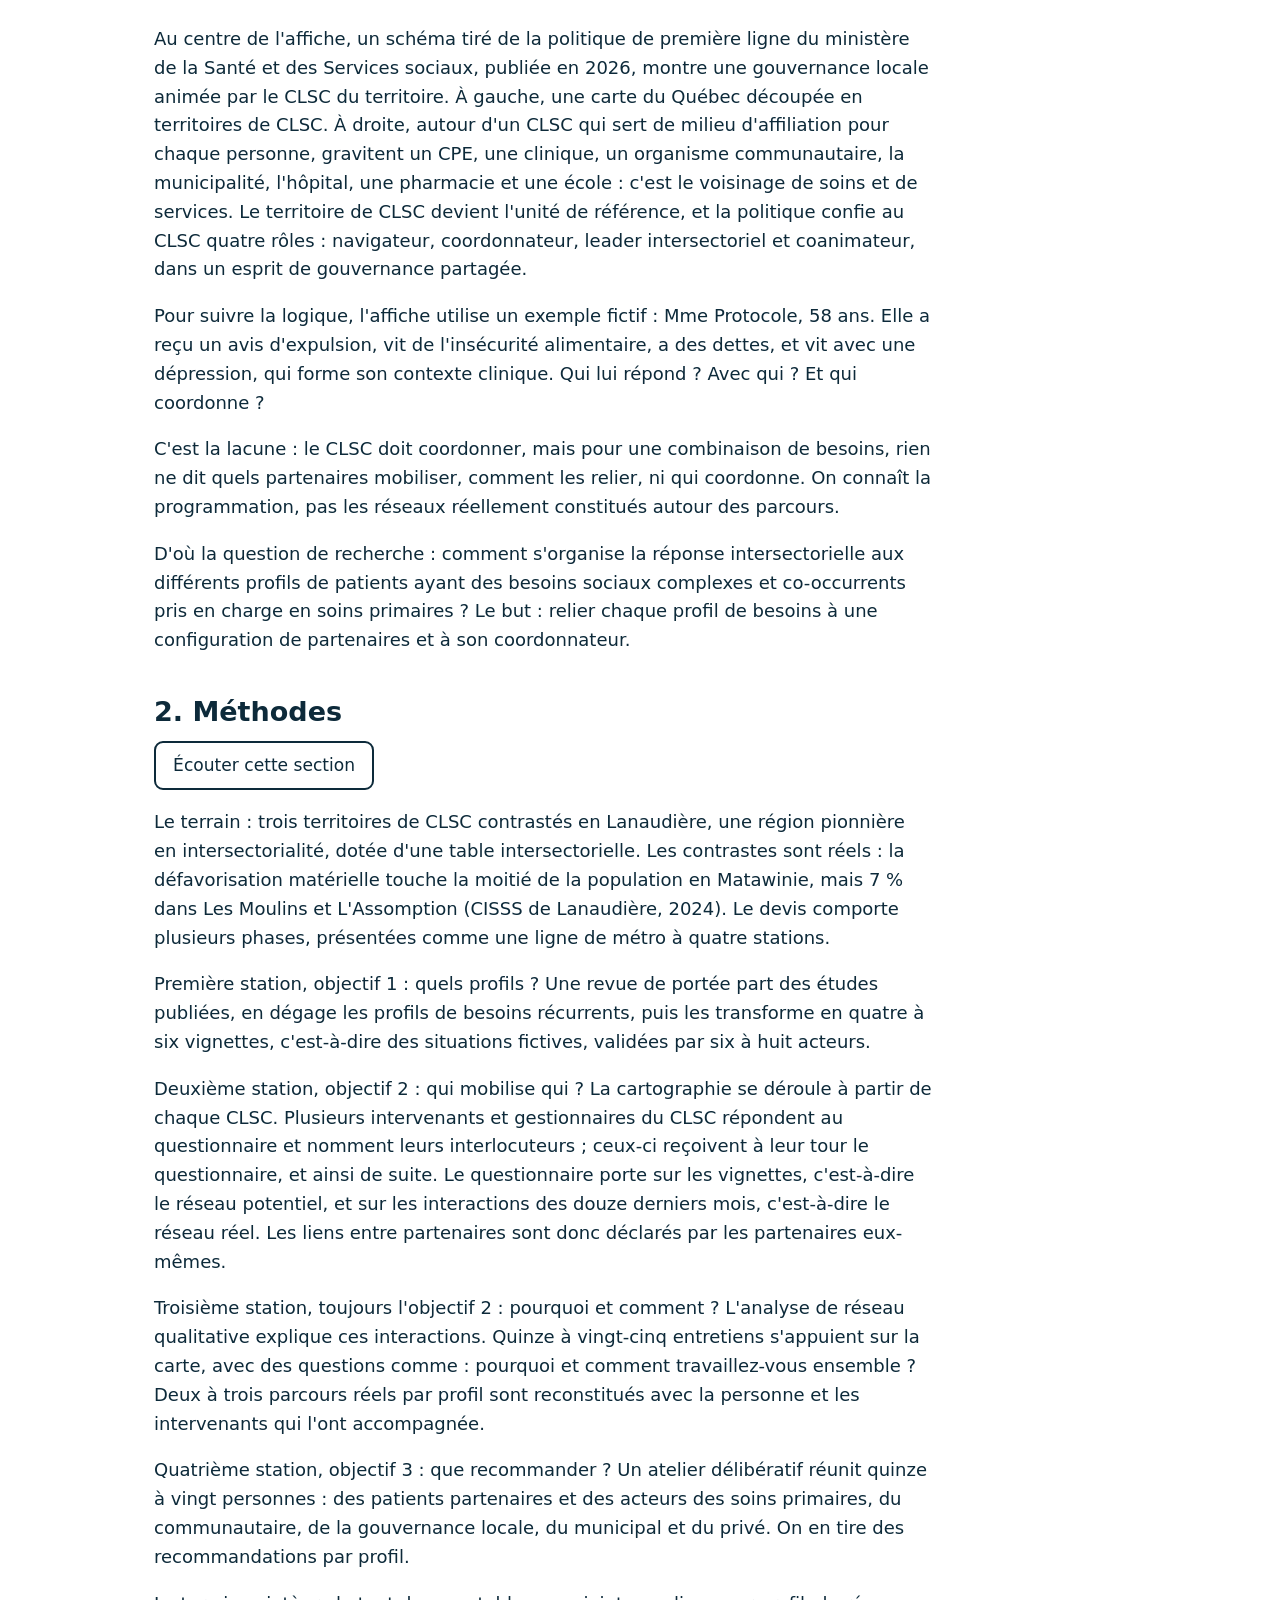
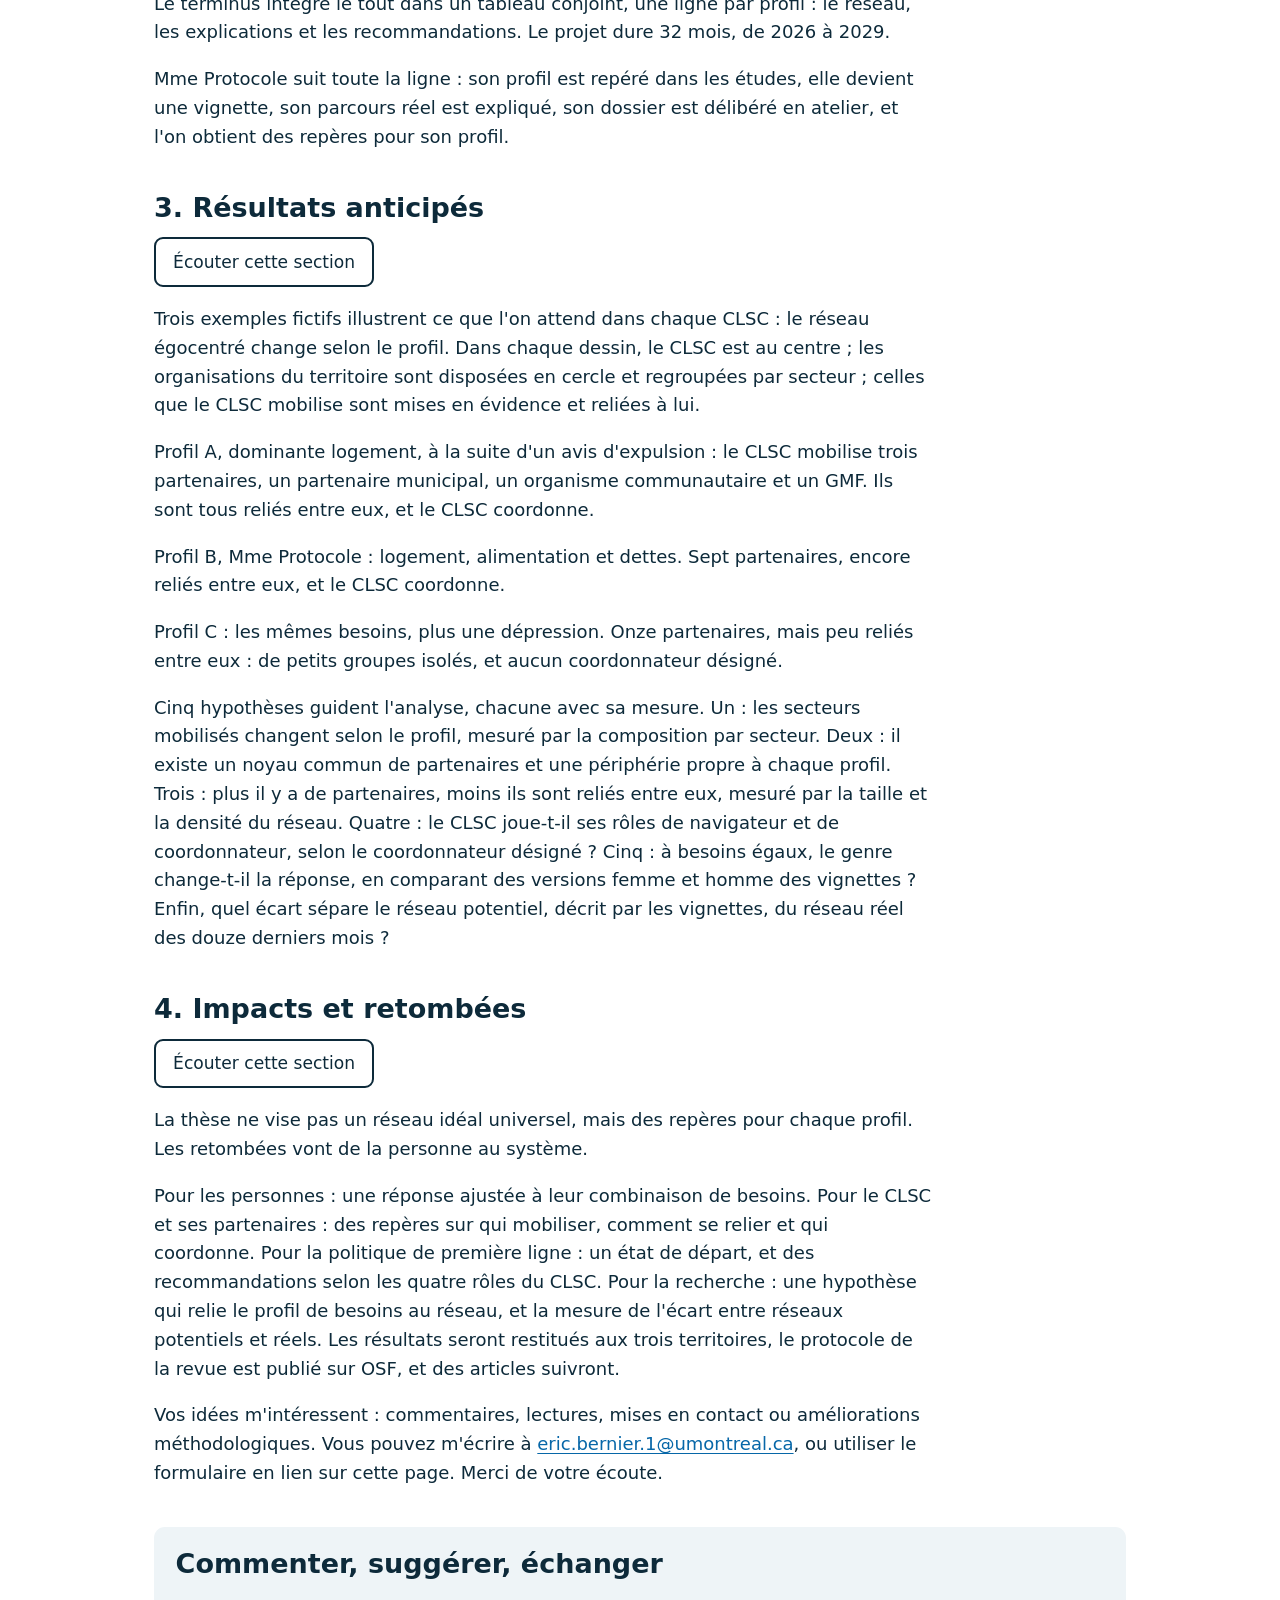
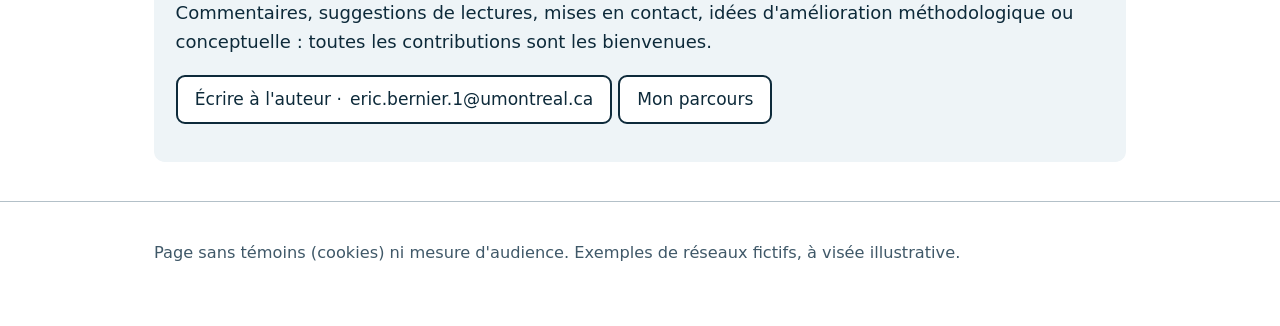
==== commit d039dab1: "Affiche en 5 langues (FR, EN, ES, ZH, AR), données du Québec, choix des versions, basse vision, page" ====
--- a/index.html
+++ b/index.html
@@ -1,11 +1,15 @@
 <!doctype html>
-<html lang="fr">
+<html lang="fr" data-tts="fr-CA">
 <head>
 <meta charset="utf-8">
 <meta name="viewport" content="width=device-width, initial-scale=1">
 <title>Organiser la réponse intersectorielle aux besoins sociaux complexes et co-occurrents en soins primaires</title>
 <meta name="description" content="Configuration des réseaux adaptés aux différents profils de patients pris en charge">
+<link rel="alternate" hreflang="fr" href="./">
 <link rel="alternate" hreflang="en" href="en/">
+<link rel="alternate" hreflang="es" href="es/">
+<link rel="alternate" hreflang="zh-Hans" href="zh/">
+<link rel="alternate" hreflang="ar" href="ar/">
 <link rel="stylesheet" href="assets/style.css">
 </head>
 <body>
@@ -16,20 +20,42 @@
 <p class="subtitle">Configuration des réseaux adaptés aux différents profils de patients pris en charge</p>
 <p class="byline">Eric Bernier, LL.M. et M. Sc. · Doctorat en santé publique, ESPUM, Université de Montréal · Sous la co-direction des Dres Nadia Sourial et Géraldine Layani</p>
 <p class="byline"><a href="https://erjb-web.github.io/#parcours">Mon parcours · erjb-web.github.io</a></p>
-<nav class="tools" aria-label="Options d&#x27;affichage">
-<div class="group" role="group" aria-label="Version de l&#x27;affiche"><span>Version de l&#x27;affiche</span>
-<button type="button" data-version="standard" aria-pressed="true" data-img="img/affiche-fr.png" data-pdf="pdf/affiche-fr.pdf" data-alt="Affiche scientifique en quatre parties : contexte, méthodes, résultats anticipés, impacts et retombées. Description complète dans le texte de cette page.">Standard</button>
-<button type="button" data-version="cb" aria-pressed="false" data-img="img/affiche-fr-daltonien.png" data-pdf="pdf/affiche-fr-daltonien.pdf" data-alt="Affiche en version adaptée au daltonisme : couleurs Okabe-Ito et une forme différente par secteur dans les réseaux. Description complète dans le texte de cette page.">Adaptée au daltonisme</button></div>
-<div class="group" role="group" aria-label="Taille du texte"><span>Taille du texte</span>
-<button type="button" id="moins" aria-label="Réduire le texte">A−</button><button type="button" id="plus" aria-label="Agrandir le texte">A+</button></div>
-<button type="button" id="contraste" aria-pressed="false">Contraste élevé</button>
-<a class="lang" href="en/" hreflang="en" lang="en">English version</a>
-</nav></div></header>
+<nav class="versions" aria-labelledby="h-versions">
+<h2 id="h-versions"><svg class="ic" viewBox="0 0 24 24" aria-hidden="true" focusable="false"><path d="M12 21 A9 9 0 1 0 12 3 A9 9 0 1 0 12 21 Z M3 12 H21 M12 3 C9.5 5.6 8.3 8.7 8.3 12 C8.3 15.3 9.5 18.4 12 21 M12 3 C14.5 5.6 15.7 8.7 15.7 12 C15.7 15.3 14.5 18.4 12 21" fill="none" stroke="currentColor" stroke-width="2" stroke-linecap="round" stroke-linejoin="round"/></svg>Toutes les versions</h2>
+<div class="row"><span class="lab" id="lab-lang">Langue</span><ul class="pills" aria-labelledby="lab-lang">
+<li><a href="./" hreflang="fr" lang="fr" aria-current="page">Français</a></li>
+<li><a href="en/" hreflang="en" lang="en">English</a></li>
+<li><a href="es/" hreflang="es" lang="es">Español</a></li>
+<li><a href="zh/" hreflang="zh-Hans" lang="zh-Hans">中文</a></li>
+<li><a href="ar/" hreflang="ar" lang="ar">العربية</a></li>
+</ul></div>
+<div class="row"><span class="lab">Accessibilité</span>
+<button type="button" id="daltonisme" aria-pressed="false"><svg class="ic" viewBox="0 0 24 24" aria-hidden="true" focusable="false"><path d="M2 12 C4.5 7.5 8 5.5 12 5.5 C16 5.5 19.5 7.5 22 12 C19.5 16.5 16 18.5 12 18.5 C8 18.5 4.5 16.5 2 12 Z M12 15 A3 3 0 1 0 12 9 A3 3 0 1 0 12 15 Z" fill="none" stroke="currentColor" stroke-width="2" stroke-linecap="round" stroke-linejoin="round"/></svg>Daltonisme</button>
+<button type="button" id="bassevision" aria-pressed="false"><svg class="ic" viewBox="0 0 24 24" aria-hidden="true" focusable="false"><path d="M10.5 17.5 A7 7 0 1 0 10.5 3.5 A7 7 0 1 0 10.5 17.5 Z M15.6 15.6 L21 21 M7.5 10.5 H13.5 M10.5 7.5 V13.5" fill="none" stroke="currentColor" stroke-width="2" stroke-linecap="round" stroke-linejoin="round"/></svg>Basse vision</button>
+<a class="btn" href="falc/" hreflang="fr"><span class="badge" aria-hidden="true">Aa</span>FALC</a>
+<a class="btn" href="#ecouter"><svg class="ic" viewBox="0 0 24 24" aria-hidden="true" focusable="false"><path d="M4 15 V12.5 A8 8 0 0 1 20 12.5 V15 M4 14.5 H7.2 V20.5 H4 Z M20 14.5 H16.8 V20.5 H20 Z" fill="none" stroke="currentColor" stroke-width="2" stroke-linecap="round" stroke-linejoin="round"/></svg>Écouter</a>
+</div>
+<div class="row"><span class="lab">Affichage</span>
+<button type="button" id="moins" aria-label="Réduire le texte">A−</button><button type="button" id="plus" aria-label="Agrandir le texte">A+</button>
+<button type="button" id="contraste" aria-pressed="false">Contraste élevé</button></div>
+</nav>
+</div></header>
 <main id="contenu" class="wrap">
-<figure><img id="affiche" src="img/affiche-fr.png" alt="Affiche scientifique en quatre parties : contexte, méthodes, résultats anticipés, impacts et retombées. Description complète dans le texte de cette page." width="2400" height="2400">
-<figcaption><a class="btn" id="grand" href="img/affiche-fr.png">Ouvrir l&#x27;affiche en grand</a><a class="btn" id="pdf" href="pdf/affiche-fr.pdf">Télécharger le PDF</a></figcaption></figure>
+<figure id="affiche-fig"><img id="affiche" src="img/affiche-fr.png" data-std="img/affiche-fr.png" data-cb="img/affiche-fr-daltonien.png" alt="Affiche scientifique en quatre parties : contexte, méthodes, résultats anticipés, impacts et retombées. Description complète dans le texte de cette page." data-alt-std="Affiche scientifique en quatre parties : contexte, méthodes, résultats anticipés, impacts et retombées. Description complète dans le texte de cette page." data-alt-cb="Affiche en version adaptée au daltonisme : couleurs Okabe-Ito et une forme différente par secteur dans les réseaux. Description complète dans le texte de cette page." width="2400" height="2400">
+<figcaption><a class="btn" href="img/affiche-fr.png" data-std="img/affiche-fr.png" data-cb="img/affiche-fr-daltonien.png">Ouvrir l&#x27;affiche en grand</a><a class="btn" href="pdf/affiche-fr.pdf" data-std="pdf/affiche-fr.pdf" data-cb="pdf/affiche-fr-daltonien.pdf">Télécharger le PDF</a></figcaption></figure>
+<section class="zoom" aria-labelledby="h-zoom"><h2 id="h-zoom">L&#x27;affiche en grand, partie par partie</h2>
+<figure><h3>1 · Titre et auteur</h3><img src="img/zoom/fr-1.png" data-std="img/zoom/fr-1.png" data-cb="img/zoom/fr-daltonien-1.png" alt="Titre et auteur" loading="lazy"><figcaption><a class="btn" href="img/zoom/fr-1.png" data-std="img/zoom/fr-1.png" data-cb="img/zoom/fr-daltonien-1.png">Ouvrir en taille réelle</a></figcaption></figure>
+<figure><h3>2 · Contexte : chiffres et notions</h3><img src="img/zoom/fr-2.png" data-std="img/zoom/fr-2.png" data-cb="img/zoom/fr-daltonien-2.png" alt="Contexte : chiffres et notions" loading="lazy"><figcaption><a class="btn" href="img/zoom/fr-2.png" data-std="img/zoom/fr-2.png" data-cb="img/zoom/fr-daltonien-2.png">Ouvrir en taille réelle</a></figcaption></figure>
+<figure><h3>3 · Contexte : politique de première ligne</h3><img src="img/zoom/fr-3.png" data-std="img/zoom/fr-3.png" data-cb="img/zoom/fr-daltonien-3.png" alt="Contexte : politique de première ligne" loading="lazy"><figcaption><a class="btn" href="img/zoom/fr-3.png" data-std="img/zoom/fr-3.png" data-cb="img/zoom/fr-daltonien-3.png">Ouvrir en taille réelle</a></figcaption></figure>
+<figure><h3>4 · Contexte : exemple fictif et question</h3><img src="img/zoom/fr-4.png" data-std="img/zoom/fr-4.png" data-cb="img/zoom/fr-daltonien-4.png" alt="Contexte : exemple fictif et question" loading="lazy"><figcaption><a class="btn" href="img/zoom/fr-4.png" data-std="img/zoom/fr-4.png" data-cb="img/zoom/fr-daltonien-4.png">Ouvrir en taille réelle</a></figcaption></figure>
+<figure><h3>5 · Méthodes : quels profils, qui mobilise qui</h3><img src="img/zoom/fr-5.png" data-std="img/zoom/fr-5.png" data-cb="img/zoom/fr-daltonien-5.png" alt="Méthodes : quels profils, qui mobilise qui" loading="lazy"><figcaption><a class="btn" href="img/zoom/fr-5.png" data-std="img/zoom/fr-5.png" data-cb="img/zoom/fr-daltonien-5.png">Ouvrir en taille réelle</a></figcaption></figure>
+<figure><h3>6 · Méthodes : pourquoi et comment, recommander, intégrer</h3><img src="img/zoom/fr-6.png" data-std="img/zoom/fr-6.png" data-cb="img/zoom/fr-daltonien-6.png" alt="Méthodes : pourquoi et comment, recommander, intégrer" loading="lazy"><figcaption><a class="btn" href="img/zoom/fr-6.png" data-std="img/zoom/fr-6.png" data-cb="img/zoom/fr-daltonien-6.png">Ouvrir en taille réelle</a></figcaption></figure>
+<figure><h3>7 · Résultats anticipés et hypothèses</h3><img src="img/zoom/fr-7.png" data-std="img/zoom/fr-7.png" data-cb="img/zoom/fr-daltonien-7.png" alt="Résultats anticipés et hypothèses" loading="lazy"><figcaption><a class="btn" href="img/zoom/fr-7.png" data-std="img/zoom/fr-7.png" data-cb="img/zoom/fr-daltonien-7.png">Ouvrir en taille réelle</a></figcaption></figure>
+<figure><h3>8 · Impacts et retombées, codes QR</h3><img src="img/zoom/fr-8.png" data-std="img/zoom/fr-8.png" data-cb="img/zoom/fr-daltonien-8.png" alt="Impacts et retombées, codes QR" loading="lazy"><figcaption><a class="btn" href="img/zoom/fr-8.png" data-std="img/zoom/fr-8.png" data-cb="img/zoom/fr-daltonien-8.png">Ouvrir en taille réelle</a></figcaption></figure>
+</section>
 <section class="listen" aria-labelledby="ecouter"><h2 id="ecouter">Écouter l&#x27;affiche</h2><p>Lecture par l&#x27;auteur, en cinq pistes. Le texte de chaque piste est reproduit plus bas.</p>
 <p id="tts-note" class="note hidden">Les enregistrements ne sont pas encore en ligne : la page peut lire le texte avec la voix de votre appareil.</p>
+<p id="no-voice" class="note hidden">Pas encore de version audio dans cette langue.</p>
 <p><button type="button" class="tts primary btn" data-speak="all">Lire avec la voix de l&#x27;appareil</button> <button type="button" id="stop" class="tts hidden">Arrêter la lecture</button></p>
 <ol>
 <li><strong>Piste 1 · Introduction</strong><div class="hidden" data-track="audio/fr/00-introduction"></div></li>
@@ -37,7 +63,8 @@
 <li><strong>Piste 3 · 2. Méthodes</strong><div class="hidden" data-track="audio/fr/02-methodes"></div></li>
 <li><strong>Piste 4 · 3. Résultats anticipés</strong><div class="hidden" data-track="audio/fr/03-resultats"></div></li>
 <li><strong>Piste 5 · 4. Impacts et retombées</strong><div class="hidden" data-track="audio/fr/04-impacts"></div></li>
-</ol></section>
+</ol>
+</section>
 <section class="text" id="intro" aria-labelledby="h-intro"><h2 id="h-intro">Introduction</h2>
 <p class="say"><button type="button" class="tts" data-speak="intro">Écouter cette section</button></p>
 <p data-say="Bonjour, je m&#x27;appelle Eric Bernier. Je suis doctorant en santé publique à l&#x27;École de santé publique de l&#x27;Université de Montréal, sous la co-direction des docteures Nadia Sourial et Géraldine Layani.">Bonjour, je m&#x27;appelle Eric Bernier. Je suis doctorant en santé publique à l&#x27;École de santé publique de l&#x27;Université de Montréal, sous la co-direction des docteures Nadia Sourial et Géraldine Layani.</p>
@@ -46,7 +73,7 @@
 </section>
 <section class="text" id="contexte" aria-labelledby="h-contexte"><h2 id="h-contexte">1. Contexte</h2>
 <p class="say"><button type="button" class="tts" data-speak="contexte">Écouter cette section</button></p>
-<p data-say="Premier constat : en soins primaires, les besoins sociaux se cumulent. Dans une étude états-unienne, 54 % des patients avaient au moins un besoin social non comblé (Jih et al., 2023). Une autre, aussi aux États-Unis, relève 351 combinaisons différentes d&#x27;au moins deux besoins (Kreuter et al., 2021).">Premier constat : en soins primaires, les besoins sociaux se cumulent. Dans une étude états-unienne, 54 % des patients avaient au moins un besoin social non comblé (Jih et al., 2023). Une autre, aussi aux États-Unis, relève 351 combinaisons différentes d&#x27;au moins deux besoins (Kreuter et al., 2021).</p>
+<p data-say="Premier constat : les besoins sociaux se cumulent. En soins primaires au Canada, un patient sur deux déclare au moins un besoin social (Kosowan et al., 2025). Au Québec, 19 % des ménages vivaient l&#x27;insécurité alimentaire en 2023, contre 14 % en 2018, et c&#x27;est le cas de 40 % des ménages qui consacrent au moins la moitié de leur revenu au logement : se loger ou se nourrir (Institut de la statistique du Québec, 2026).">Premier constat : les besoins sociaux se cumulent. En soins primaires au Canada, un patient sur deux déclare au moins un besoin social (Kosowan et al., 2025). Au Québec, 19 % des ménages vivaient l&#x27;insécurité alimentaire en 2023, contre 14 % en 2018, et c&#x27;est le cas de 40 % des ménages qui consacrent au moins la moitié de leur revenu au logement : se loger ou se nourrir (Institut de la statistique du Québec, 2026).</p>
 <p data-say="L&#x27;affiche distingue trois notions. La co-occurrence, c&#x27;est la présence d&#x27;au moins deux besoins sociaux en même temps : c&#x27;est le critère d&#x27;inclusion. La complexité, c&#x27;est le cumul de maladies chroniques, d&#x27;incapacités, de problèmes de santé mentale et de vulnérabilité sociale : elle est décrite, sans être exigée. La réponse intersectorielle, ce sont les actions d&#x27;autres secteurs que la santé, menées avec elle, sur la santé ou ses déterminants : CLSC, hôpital, GMF, pharmacies, organismes communautaires, municipalité, écoles, CPE et acteurs privés. Autrement dit, la co-occurrence se compte, la complexité se décrit, et la réponse intersectorielle s&#x27;organise sur un territoire.">L&#x27;affiche distingue trois notions. La co-occurrence, c&#x27;est la présence d&#x27;au moins deux besoins sociaux en même temps : c&#x27;est le critère d&#x27;inclusion. La complexité, c&#x27;est le cumul de maladies chroniques, d&#x27;incapacités, de problèmes de santé mentale et de vulnérabilité sociale : elle est décrite, sans être exigée. La réponse intersectorielle, ce sont les actions d&#x27;autres secteurs que la santé, menées avec elle, sur la santé ou ses déterminants : CLSC, hôpital, GMF, pharmacies, organismes communautaires, municipalité, écoles, CPE et acteurs privés. Autrement dit, la co-occurrence se compte, la complexité se décrit, et la réponse intersectorielle s&#x27;organise sur un territoire.</p>
 <p data-say="Au centre de l&#x27;affiche, un schéma tiré de la politique de première ligne du ministère de la Santé et des Services sociaux, publiée en 2026, montre une gouvernance locale animée par le CLSC du territoire. À gauche, une carte du Québec découpée en territoires de CLSC. À droite, autour d&#x27;un CLSC qui sert de milieu d&#x27;affiliation pour chaque personne, gravitent un CPE, une clinique, un organisme communautaire, la municipalité, l&#x27;hôpital, une pharmacie et une école : c&#x27;est le voisinage de soins et de services. Le territoire de CLSC devient l&#x27;unité de référence, et la politique confie au CLSC quatre rôles : navigateur, coordonnateur, leader intersectoriel et coanimateur, dans un esprit de gouvernance partagée.">Au centre de l&#x27;affiche, un schéma tiré de la politique de première ligne du ministère de la Santé et des Services sociaux, publiée en 2026, montre une gouvernance locale animée par le CLSC du territoire. À gauche, une carte du Québec découpée en territoires de CLSC. À droite, autour d&#x27;un CLSC qui sert de milieu d&#x27;affiliation pour chaque personne, gravitent un CPE, une clinique, un organisme communautaire, la municipalité, l&#x27;hôpital, une pharmacie et une école : c&#x27;est le voisinage de soins et de services. Le territoire de CLSC devient l&#x27;unité de référence, et la politique confie au CLSC quatre rôles : navigateur, coordonnateur, leader intersectoriel et coanimateur, dans un esprit de gouvernance partagée.</p>
 <p data-say="Pour suivre la logique, l&#x27;affiche utilise un exemple fictif : Mme Protocole, 58 ans. Elle a reçu un avis d&#x27;expulsion, vit de l&#x27;insécurité alimentaire, a des dettes, et vit avec une dépression, qui forme son contexte clinique. Qui lui répond ? Avec qui ? Et qui coordonne ?">Pour suivre la logique, l&#x27;affiche utilise un exemple fictif : Mme Protocole, 58 ans. Elle a reçu un avis d&#x27;expulsion, vit de l&#x27;insécurité alimentaire, a des dettes, et vit avec une dépression, qui forme son contexte clinique. Qui lui répond ? Avec qui ? Et qui coordonne ?</p>
@@ -55,7 +82,7 @@
 </section>
 <section class="text" id="methodes" aria-labelledby="h-methodes"><h2 id="h-methodes">2. Méthodes</h2>
 <p class="say"><button type="button" class="tts" data-speak="methodes">Écouter cette section</button></p>
-<p data-say="Le terrain : trois territoires de CLSC contrastés en Lanaudière, une région pionnière en intersectorialité, dotée d&#x27;une table intersectorielle. Le devis comporte plusieurs phases, présentées comme une ligne de métro à quatre stations.">Le terrain : trois territoires de CLSC contrastés en Lanaudière, une région pionnière en intersectorialité, dotée d&#x27;une table intersectorielle. Le devis comporte plusieurs phases, présentées comme une ligne de métro à quatre stations.</p>
+<p data-say="Le terrain : trois territoires de CLSC contrastés en Lanaudière, une région pionnière en intersectorialité, dotée d&#x27;une table intersectorielle. Les contrastes sont réels : la défavorisation matérielle touche la moitié de la population en Matawinie, mais 7 % dans Les Moulins et L&#x27;Assomption (CISSS de Lanaudière, 2024). Le devis comporte plusieurs phases, présentées comme une ligne de métro à quatre stations.">Le terrain : trois territoires de CLSC contrastés en Lanaudière, une région pionnière en intersectorialité, dotée d&#x27;une table intersectorielle. Les contrastes sont réels : la défavorisation matérielle touche la moitié de la population en Matawinie, mais 7 % dans Les Moulins et L&#x27;Assomption (CISSS de Lanaudière, 2024). Le devis comporte plusieurs phases, présentées comme une ligne de métro à quatre stations.</p>
 <p data-say="Première station, objectif 1 : quels profils ? Une revue de portée part des études publiées, en dégage les profils de besoins récurrents, puis les transforme en quatre à six vignettes, c&#x27;est-à-dire des situations fictives, validées par six à huit acteurs.">Première station, objectif 1 : quels profils ? Une revue de portée part des études publiées, en dégage les profils de besoins récurrents, puis les transforme en quatre à six vignettes, c&#x27;est-à-dire des situations fictives, validées par six à huit acteurs.</p>
 <p data-say="Deuxième station, objectif 2 : qui mobilise qui ? La cartographie se déroule à partir de chaque CLSC. Plusieurs intervenants et gestionnaires du CLSC répondent au questionnaire et nomment leurs interlocuteurs ; ceux-ci reçoivent à leur tour le questionnaire, et ainsi de suite. Le questionnaire porte sur les vignettes, c&#x27;est-à-dire le réseau potentiel, et sur les interactions des douze derniers mois, c&#x27;est-à-dire le réseau réel. Les liens entre partenaires sont donc déclarés par les partenaires eux-mêmes.">Deuxième station, objectif 2 : qui mobilise qui ? La cartographie se déroule à partir de chaque CLSC. Plusieurs intervenants et gestionnaires du CLSC répondent au questionnaire et nomment leurs interlocuteurs ; ceux-ci reçoivent à leur tour le questionnaire, et ainsi de suite. Le questionnaire porte sur les vignettes, c&#x27;est-à-dire le réseau potentiel, et sur les interactions des douze derniers mois, c&#x27;est-à-dire le réseau réel. Les liens entre partenaires sont donc déclarés par les partenaires eux-mêmes.</p>
 <p data-say="Troisième station, toujours l&#x27;objectif 2 : pourquoi et comment ? L&#x27;analyse de réseau qualitative explique ces interactions. Quinze à vingt-cinq entretiens s&#x27;appuient sur la carte, avec des questions comme : pourquoi et comment travaillez-vous ensemble ? Deux à trois parcours réels par profil sont reconstitués avec la personne et les intervenants qui l&#x27;ont accompagnée.">Troisième station, toujours l&#x27;objectif 2 : pourquoi et comment ? L&#x27;analyse de réseau qualitative explique ces interactions. Quinze à vingt-cinq entretiens s&#x27;appuient sur la carte, avec des questions comme : pourquoi et comment travaillez-vous ensemble ? Deux à trois parcours réels par profil sont reconstitués avec la personne et les intervenants qui l&#x27;ont accompagnée.</p>
@@ -75,10 +102,10 @@
 <p class="say"><button type="button" class="tts" data-speak="impacts">Écouter cette section</button></p>
 <p data-say="La thèse ne vise pas un réseau idéal universel, mais des repères pour chaque profil. Les retombées vont de la personne au système.">La thèse ne vise pas un réseau idéal universel, mais des repères pour chaque profil. Les retombées vont de la personne au système.</p>
 <p data-say="Pour les personnes : une réponse ajustée à leur combinaison de besoins. Pour le CLSC et ses partenaires : des repères sur qui mobiliser, comment se relier et qui coordonne. Pour la politique de première ligne : un état de départ, et des recommandations selon les quatre rôles du CLSC. Pour la recherche : une hypothèse qui relie le profil de besoins au réseau, et la mesure de l&#x27;écart entre réseaux potentiels et réels. Les résultats seront restitués aux trois territoires, le protocole de la revue est publié sur OSF, et des articles suivront.">Pour les personnes : une réponse ajustée à leur combinaison de besoins. Pour le CLSC et ses partenaires : des repères sur qui mobiliser, comment se relier et qui coordonne. Pour la politique de première ligne : un état de départ, et des recommandations selon les quatre rôles du CLSC. Pour la recherche : une hypothèse qui relie le profil de besoins au réseau, et la mesure de l&#x27;écart entre réseaux potentiels et réels. Les résultats seront restitués aux trois territoires, le protocole de la revue est publié sur OSF, et des articles suivront.</p>
-<p data-say="Vos idées m&#x27;intéressent : commentaires, lectures, mises en contact ou améliorations méthodologiques. Vous pouvez m&#x27;écrire à eric point bernier point un, arobase umontreal point ca, ou utiliser le formulaire en lien sur cette page. Merci de votre écoute.">Vos idées m&#x27;intéressent : commentaires, lectures, mises en contact ou améliorations méthodologiques. Vous pouvez m&#x27;écrire à <a href="mailto:eric.bernier.1@umontreal.ca">eric.bernier.1@umontreal.ca</a>, ou utiliser le formulaire en lien sur cette page. Merci de votre écoute.</p>
+<p data-say="Vos idées m&#x27;intéressent : commentaires, lectures, mises en contact ou améliorations méthodologiques. Vous pouvez m&#x27;écrire à eric point bernier point un, arobase umontreal point ca, ou utiliser le formulaire en lien sur cette page. Merci de votre écoute.">Vos idées m&#x27;intéressent : commentaires, lectures, mises en contact ou améliorations méthodologiques. Vous pouvez m&#x27;écrire à <a href="mailto:eric.bernier.1@umontreal.ca" dir="ltr">eric.bernier.1@umontreal.ca</a>, ou utiliser le formulaire en lien sur cette page. Merci de votre écoute.</p>
 </section>
 <section class="listen" aria-labelledby="contact"><h2 id="contact">Commenter, suggérer, échanger</h2><p>Commentaires, suggestions de lectures, mises en contact, idées d&#x27;amélioration méthodologique ou conceptuelle : toutes les contributions sont les bienvenues.</p><p>
-<a class="btn" href="mailto:eric.bernier.1@umontreal.ca">Écrire à l&#x27;auteur · eric.bernier.1@umontreal.ca</a> <a class="btn" href="https://erjb-web.github.io/#parcours">Mon parcours</a></p></section>
+<a class="btn" href="mailto:eric.bernier.1@umontreal.ca">Écrire à l&#x27;auteur · <span dir="ltr">eric.bernier.1@umontreal.ca</span></a> <a class="btn" href="https://erjb-web.github.io/#parcours">Mon parcours</a></p></section>
 </main>
 <footer><div class="wrap"><p>Page sans témoins (cookies) ni mesure d&#x27;audience. Exemples de réseaux fictifs, à visée illustrative.</p></div></footer>
 <script src="assets/app.js"></script>
--- a/assets/style.css
+++ b/assets/style.css
@@ -1,42 +1,79 @@
 :root{
-  --ink:#0D2A3A; --muted:#3F5868; --blue:#0767A8; --teal:#0B7F7D; --bg:#FFFFFF; --soft:#EEF4F7; --line:#B3C0C8;
+  --ink:#0D2A3A; --muted:#3F5868; --blue:#0767A8; --teal:#0B7F7D; --orange:#B65A0C; --bg:#FFFFFF; --soft:#EEF4F7; --line:#B3C0C8;
   --focus:#D55E00; --accent:#0879BE;
 }
-html.contrast{ --ink:#000000; --muted:#000000; --blue:#00376B; --teal:#00403F; --bg:#FFFFFF; --soft:#FFFFFF; --line:#000000; --accent:#00376B; }
+html.contrast, html.lv{ --ink:#000000; --muted:#000000; --blue:#00376B; --teal:#00403F; --orange:#7A3A00; --bg:#FFFFFF; --soft:#FFFFFF; --line:#000000; --accent:#00376B; }
 html{ font-size:112.5%; }
 html.t1{ font-size:125%; } html.t2{ font-size:143.75%; } html.t3{ font-size:162.5%; }
+html.lv{ font-size:175%; } html.lv.t1{ font-size:200%; } html.lv.t2{ font-size:225%; } html.lv.t3{ font-size:250%; }
 *{ box-sizing:border-box; }
-body{ margin:0; background:var(--bg); color:var(--ink); font-family:"Segoe UI",system-ui,-apple-system,Roboto,"Helvetica Neue",Arial,sans-serif; line-height:1.6; }
+body{ margin:0; background:var(--bg); color:var(--ink); font-family:"Segoe UI",system-ui,-apple-system,Roboto,"Helvetica Neue",Arial,"Microsoft YaHei","PingFang SC","Noto Sans SC","Noto Sans Arabic","Gadugi","Euphemia UCAS","Noto Sans Canadian Aboriginal",sans-serif; line-height:1.6; }
+html.lv body{ line-height:1.75; letter-spacing:.02em; word-spacing:.08em; }
 a{ color:var(--blue); text-underline-offset:.15em; }
 a:hover{ text-decoration-thickness:.15em; }
 :focus-visible{ outline:.2rem solid var(--focus); outline-offset:.15rem; }
-.skip{ position:absolute; left:-999px; top:0; background:var(--ink); color:#fff; padding:.6rem 1rem; z-index:10; }
-.skip:focus{ left:1rem; top:1rem; }
+html.lv :focus-visible{ outline-width:.3rem; }
+.skip{ position:absolute; top:0; inset-inline-start:0; width:1px; height:1px; overflow:hidden; clip-path:inset(50%); white-space:nowrap; background:var(--ink); color:#fff; padding:0; z-index:10; }
+.skip:focus{ width:auto; height:auto; clip-path:none; padding:.6rem 1rem; top:1rem; inset-inline-start:1rem; }
 .wrap{ max-width:56rem; margin:0 auto; padding:0 1rem; }
-header.top{ padding:1.6rem 0 1rem; }
+html.lv .wrap{ max-width:none; }
+header.top{ padding:1.6rem 0 .6rem; }
 .kicker{ text-transform:uppercase; letter-spacing:.12em; font-weight:700; font-size:.8rem; color:var(--blue); margin:0 0 .4rem; }
 h1{ font-size:clamp(1.6rem,4.5vw,2.4rem); line-height:1.15; margin:0 0 .5rem; letter-spacing:-.01em; }
 .subtitle{ font-size:1.15rem; color:var(--blue); margin:0 0 .8rem; }
-.byline{ color:var(--muted); margin:0; }
-.tools{ display:flex; flex-wrap:wrap; gap:.8rem 1.6rem; align-items:center; padding:1rem 0; border-top:1px solid var(--line); border-bottom:1px solid var(--line); margin:1rem 0 1.4rem; }
-.group{ display:flex; flex-wrap:wrap; align-items:center; gap:.4rem; }
-.group > span{ font-weight:600; margin-right:.2rem; }
-button,.btn{ font:inherit; font-size:.95rem; min-height:2.75rem; padding:.45rem .95rem; border-radius:.5rem; border:2px solid var(--ink); background:var(--bg); color:var(--ink); cursor:pointer; text-decoration:none; display:inline-flex; align-items:center; gap:.4rem; }
+.byline{ color:var(--muted); margin:0 0 .3rem; }
+.versions{ border:2px solid var(--line); border-radius:.8rem; padding:.9rem 1rem; margin:.8rem 0 1.4rem; background:var(--soft); }
+.versions h2{ font-size:1.05rem; margin:0 0 .6rem; display:flex; align-items:center; gap:.45rem; }
+.row{ display:flex; flex-wrap:wrap; align-items:center; gap:.45rem .5rem; margin:.45rem 0; }
+.row .lab{ font-weight:700; min-width:7.5rem; }
+.pills{ display:flex; flex-wrap:wrap; gap:.45rem; list-style:none; margin:0; padding:0; }
+.pills a{ display:inline-flex; align-items:center; min-height:2.75rem; padding:.35rem .95rem; border:2px solid var(--blue); border-radius:999px; text-decoration:none; font-weight:700; color:var(--ink); background:var(--bg); }
+.pills a[aria-current="page"]{ background:var(--blue); color:#fff; }
+button,.btn{ font:inherit; font-size:.95rem; min-height:2.75rem; padding:.45rem .95rem; border-radius:.5rem; border:2px solid var(--ink); background:var(--bg); color:var(--ink); cursor:pointer; text-decoration:none; display:inline-flex; align-items:center; gap:.45rem; }
 button[aria-pressed="true"]{ background:var(--ink); color:var(--bg); }
 .btn.primary{ background:var(--ink); color:#fff; }
-.lang{ margin-left:auto; font-weight:700; }
+.ic{ width:1.35em; height:1.35em; flex:none; }
+.badge{ display:inline-flex; align-items:center; justify-content:center; font-weight:800; font-size:.75em; background:var(--blue); color:#fff; border-radius:.3rem; padding:.05rem .3rem; }
 figure{ margin:0 0 1rem; }
 figure img{ width:100%; height:auto; display:block; border:1px solid var(--line); border-radius:.4rem; background:#fff; }
 figcaption{ display:flex; flex-wrap:wrap; gap:.6rem; margin-top:.7rem; }
+.zoom{ display:none; }
+html.lv .zoom{ display:block; }
+html.lv #affiche-fig{ display:none; }
+.zoom figure{ margin:0 0 2rem; }
+.zoom h3{ font-size:1.1rem; margin:0 0 .5rem; }
 section{ margin:2.2rem 0; }
 h2{ font-size:1.5rem; line-height:1.25; margin:0 0 .7rem; }
 .listen{ background:var(--soft); border-radius:.6rem; padding:1.1rem 1.2rem; }
-.listen ol{ padding-left:1.2rem; margin:.6rem 0 0; }
+.listen ol{ padding-inline-start:1.2rem; margin:.6rem 0 0; }
 .listen li{ margin:.7rem 0; }
 .listen audio{ width:100%; margin-top:.3rem; }
 .note{ color:var(--muted); font-size:.95rem; }
+.prelim{ border-inline-start:.35rem solid var(--orange); background:#FFF4E8; padding:.7rem 1rem; border-radius:.4rem; }
 .text p{ max-width:68ch; }
+html.lv .text p{ max-width:40ch; }
 .say{ margin:.2rem 0 .8rem; }
 footer{ border-top:1px solid var(--line); padding:1.2rem 0 2.4rem; color:var(--muted); font-size:.9rem; }
 .hidden{ display:none !important; }
+/* page FALC */
+.falc{ font-size:1.2rem; line-height:1.7; }
+.falc p{ margin:.35rem 0; max-width:42ch; }
+.falc .bloc{ display:grid; grid-template-columns:4.5rem 1fr; gap:1rem; align-items:start; padding:1.1rem 0; border-top:2px solid var(--line); }
+.falc .bloc > .pi{ width:4.5rem; height:4.5rem; border-radius:1rem; background:var(--soft); color:var(--blue); display:flex; align-items:center; justify-content:center; }
+.falc .bloc > .pi .ic{ width:3rem; height:3rem; }
+.falc h2{ font-size:1.45rem; margin:.1rem 0 .4rem; }
+.mp{ width:4.5rem; height:4.5rem; border-radius:50%; background:#E27A1B; color:#fff; font-weight:800; font-size:1.5rem; display:flex; align-items:center; justify-content:center; }
+.cartes{ display:grid; grid-template-columns:repeat(auto-fill,minmax(8.2rem,1fr)); gap:.7rem; list-style:none; padding:0; margin:1rem 0 .4rem; }
+.cartes li{ border:2px solid var(--line); border-radius:.8rem; padding:.7rem .5rem; text-align:center; font-weight:700; font-size:1rem; line-height:1.3; background:#fff; }
+.cartes li .ic{ width:2.6rem; height:2.6rem; display:block; margin:0 auto .4rem; color:var(--blue); }
+.cartes li.oui{ border:4px solid #E27A1B; background:#FFF4E8; }
+.cartes li.oui .ic{ color:#B65A0C; }
+.etapes{ list-style:none; padding:0; margin:.6rem 0; counter-reset:n; }
+.etapes li{ display:grid; grid-template-columns:3rem 3rem 1fr; gap:.7rem; align-items:start; margin:1rem 0; }
+.etapes .num{ width:3rem; height:3rem; border-radius:50%; background:var(--ink); color:#fff; font-weight:800; font-size:1.3rem; display:flex; align-items:center; justify-content:center; }
+.etapes .ic{ width:3rem; height:3rem; color:var(--teal); }
+.mots{ background:var(--soft); border-radius:.8rem; padding:1rem 1.2rem; margin:1.4rem 0; }
+.mots dt{ font-weight:800; margin-top:.5rem; }
+.mots dd{ margin:0 0 .3rem; }
+@media (max-width:30rem){ .falc .bloc{ grid-template-columns:1fr; } .etapes li{ grid-template-columns:3rem 1fr; } .etapes .ic{ display:none; } }
 @media (prefers-reduced-motion: reduce){ *{ scroll-behavior:auto !important; transition:none !important; } }
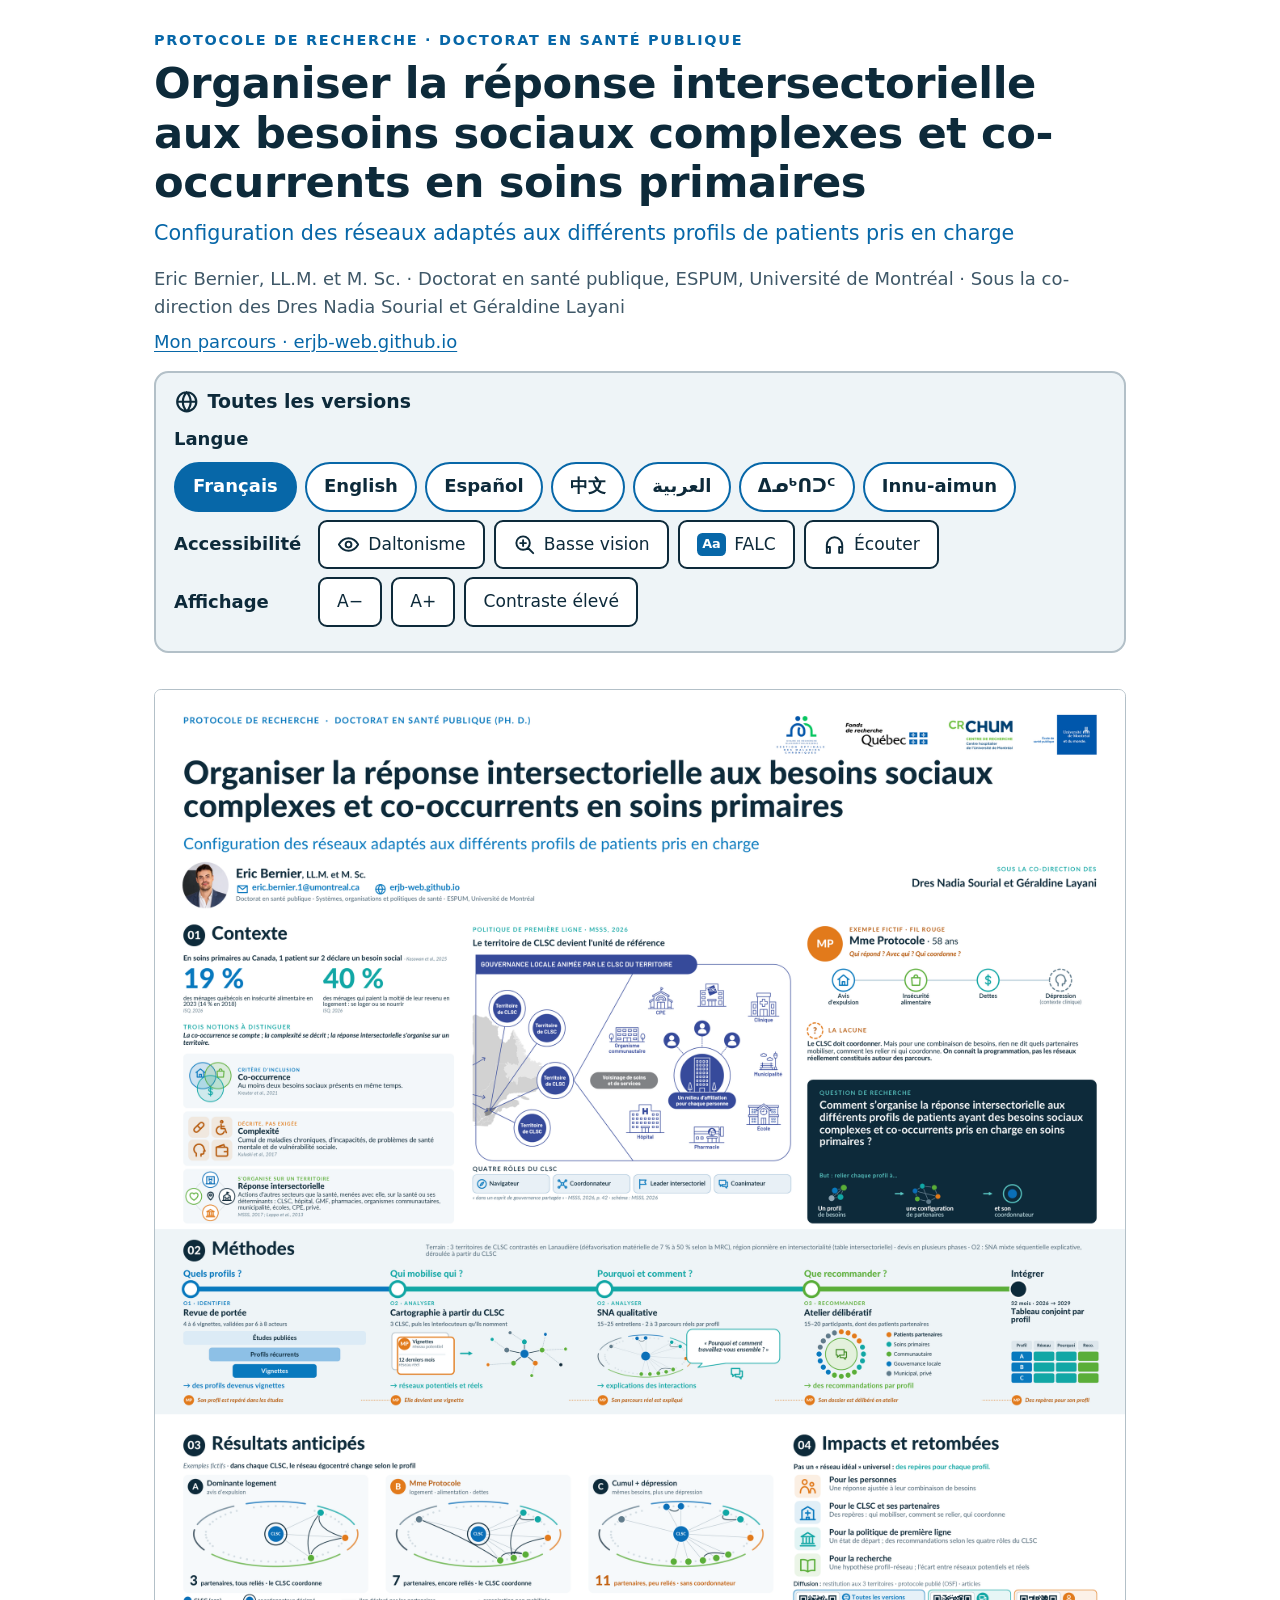
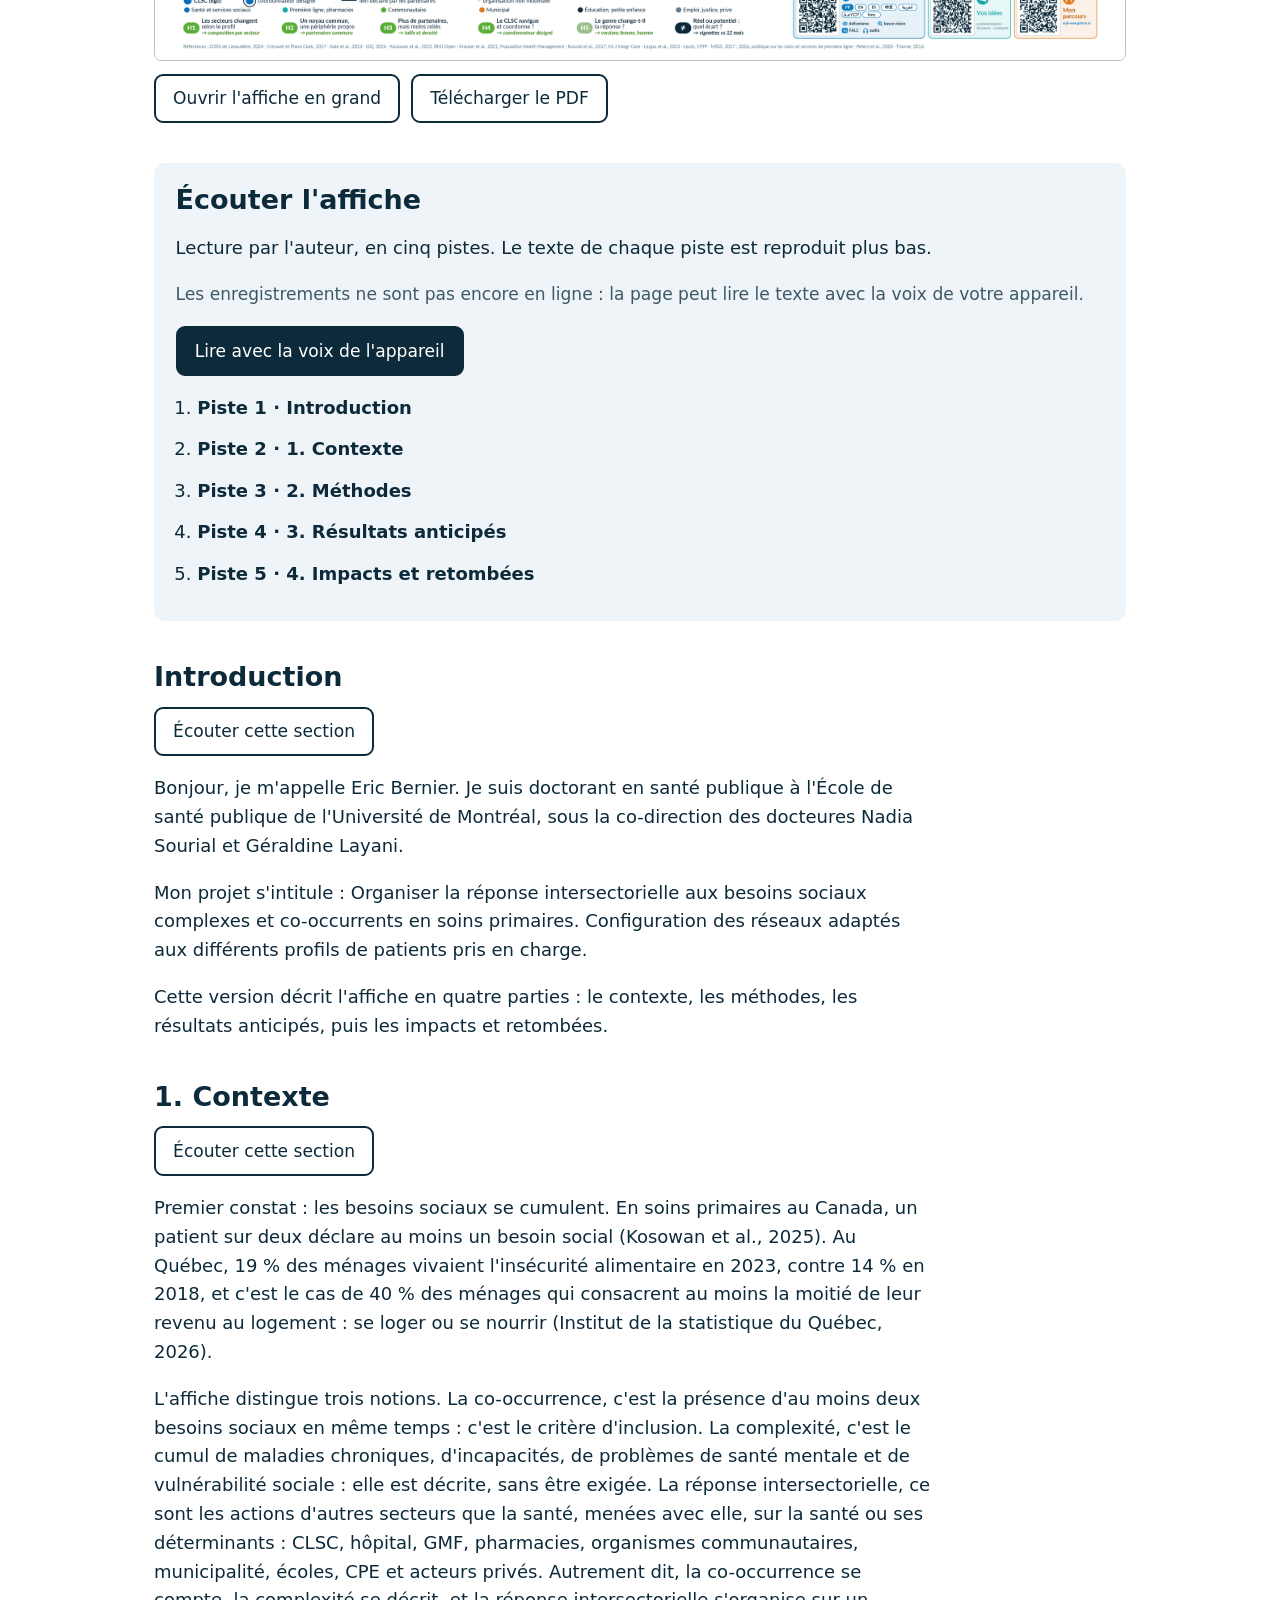
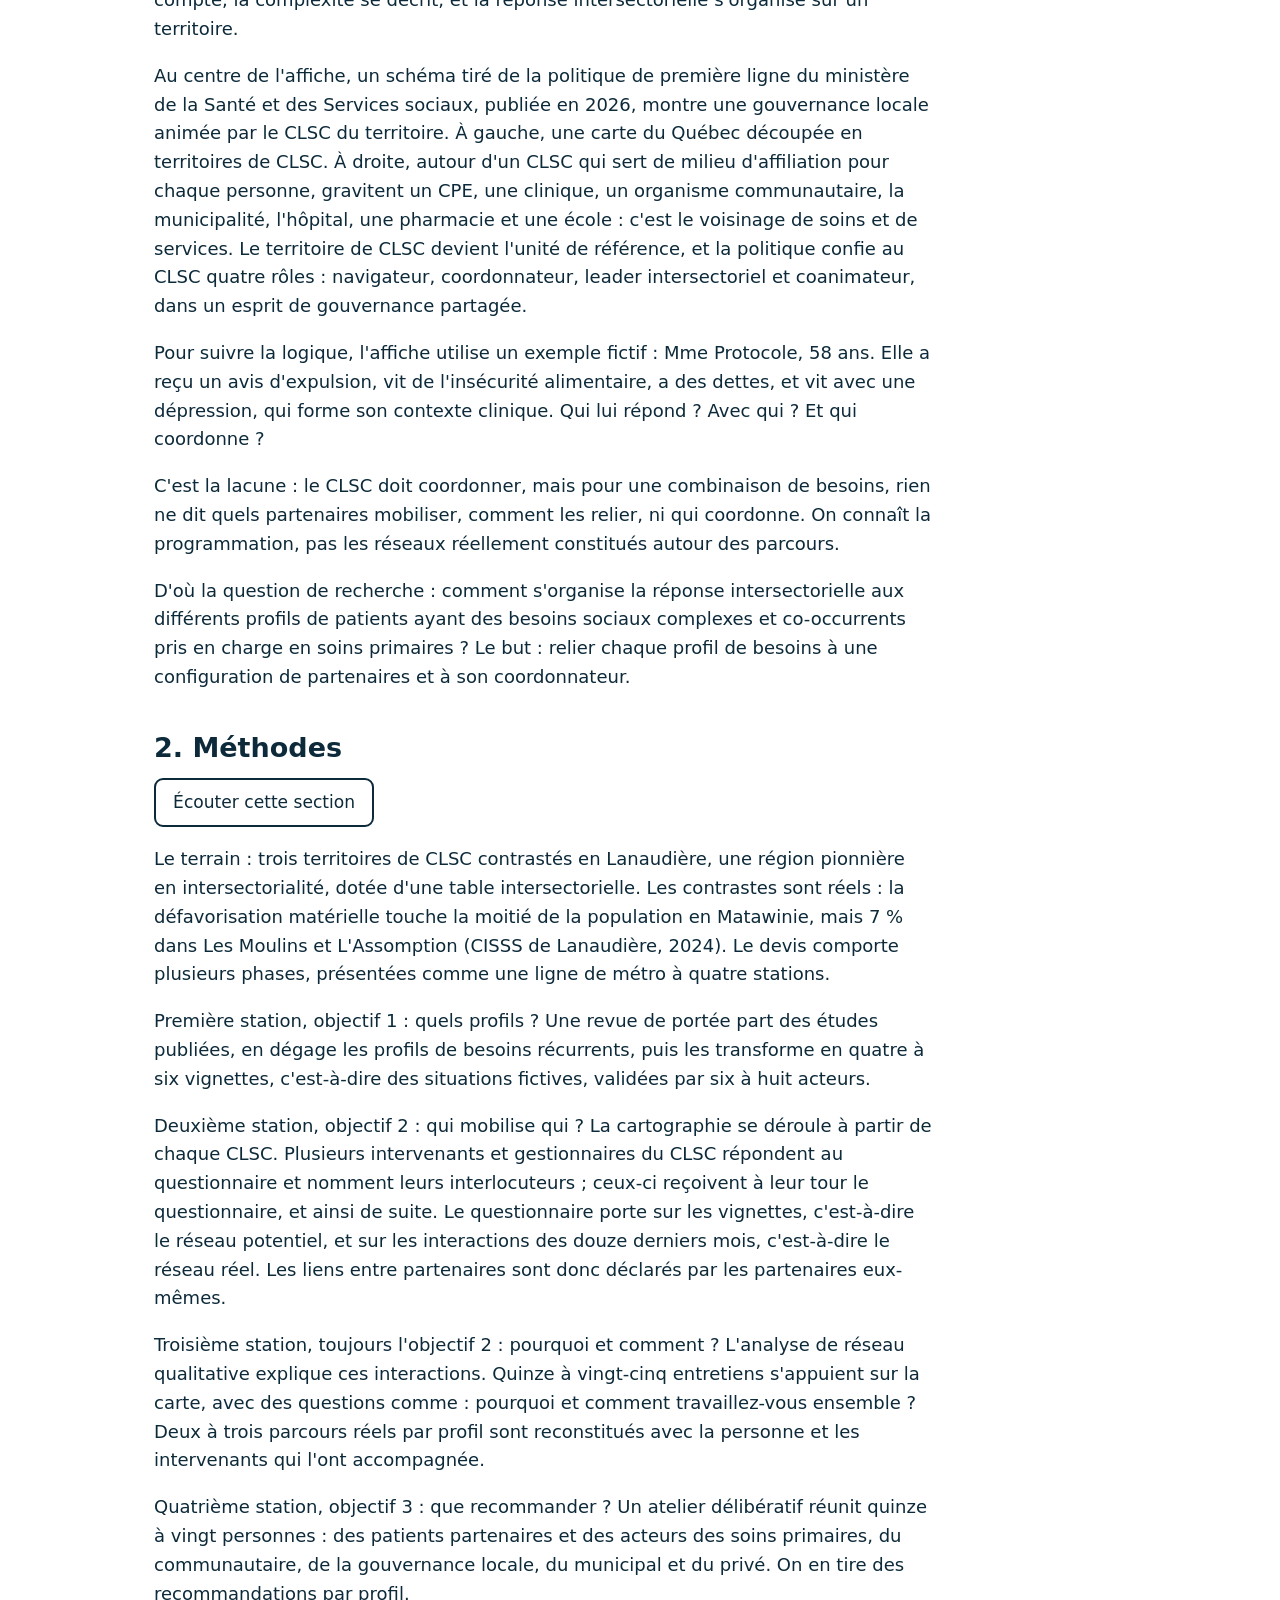
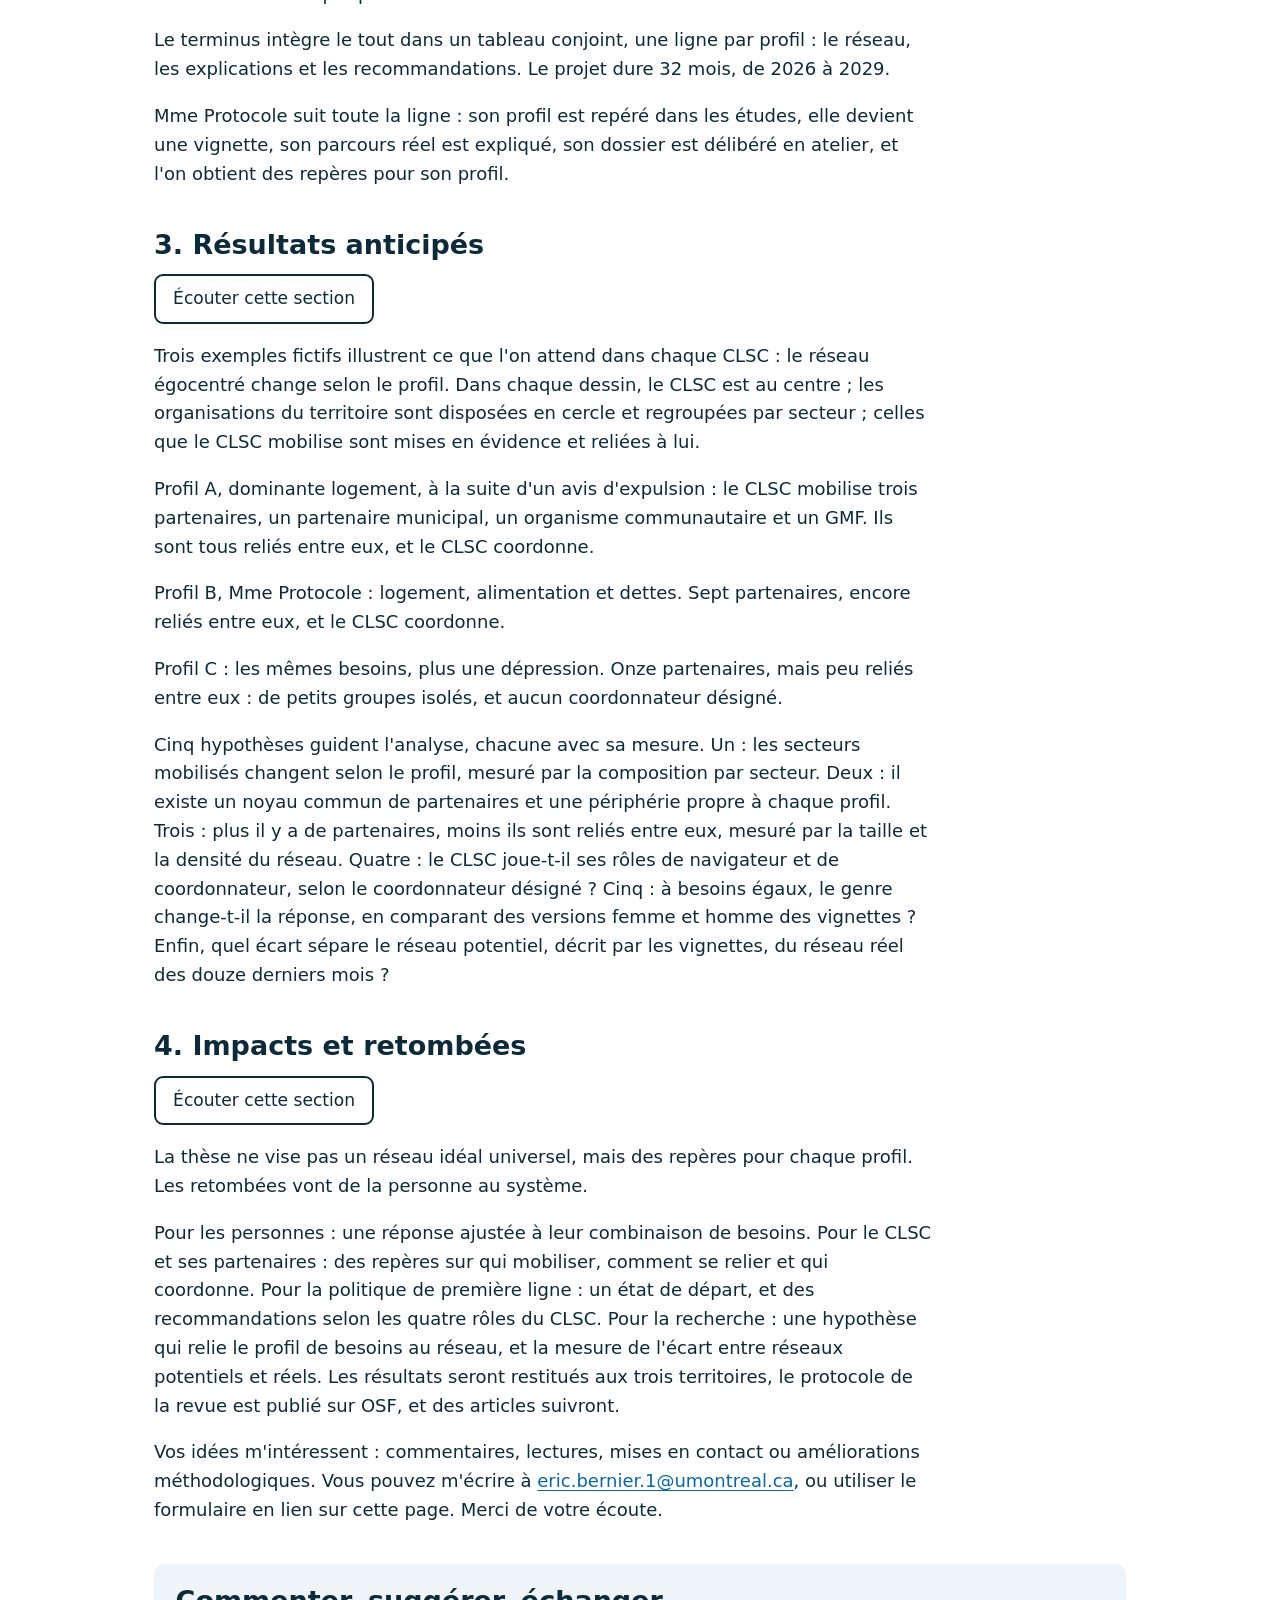
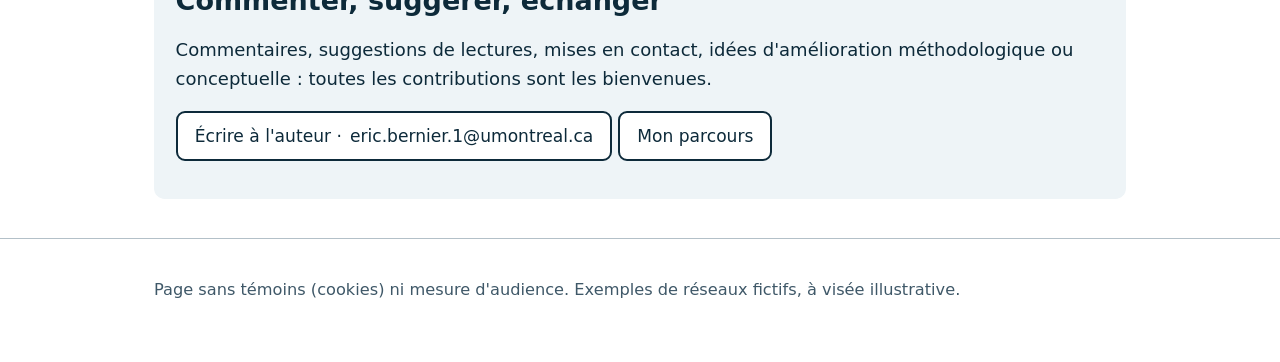
==== commit 0497e5e6: "Inuktitut et innu-aimun (traductions préliminaires), fichiers audio .webm acceptés" ====
--- a/index.html
+++ b/index.html
@@ -10,6 +10,8 @@
 <link rel="alternate" hreflang="es" href="es/">
 <link rel="alternate" hreflang="zh-Hans" href="zh/">
 <link rel="alternate" hreflang="ar" href="ar/">
+<link rel="alternate" hreflang="iu" href="iu/">
+<link rel="alternate" hreflang="moe" href="innu/">
 <link rel="stylesheet" href="assets/style.css">
 </head>
 <body>
@@ -28,6 +30,8 @@
 <li><a href="es/" hreflang="es" lang="es">Español</a></li>
 <li><a href="zh/" hreflang="zh-Hans" lang="zh-Hans">中文</a></li>
 <li><a href="ar/" hreflang="ar" lang="ar">العربية</a></li>
+<li><a href="iu/" hreflang="iu" lang="iu">ᐃᓄᒃᑎᑐᑦ</a></li>
+<li><a href="innu/" hreflang="moe" lang="moe">Innu-aimun</a></li>
 </ul></div>
 <div class="row"><span class="lab">Accessibilité</span>
 <button type="button" id="daltonisme" aria-pressed="false"><svg class="ic" viewBox="0 0 24 24" aria-hidden="true" focusable="false"><path d="M2 12 C4.5 7.5 8 5.5 12 5.5 C16 5.5 19.5 7.5 22 12 C19.5 16.5 16 18.5 12 18.5 C8 18.5 4.5 16.5 2 12 Z M12 15 A3 3 0 1 0 12 9 A3 3 0 1 0 12 15 Z" fill="none" stroke="currentColor" stroke-width="2" stroke-linecap="round" stroke-linejoin="round"/></svg>Daltonisme</button>
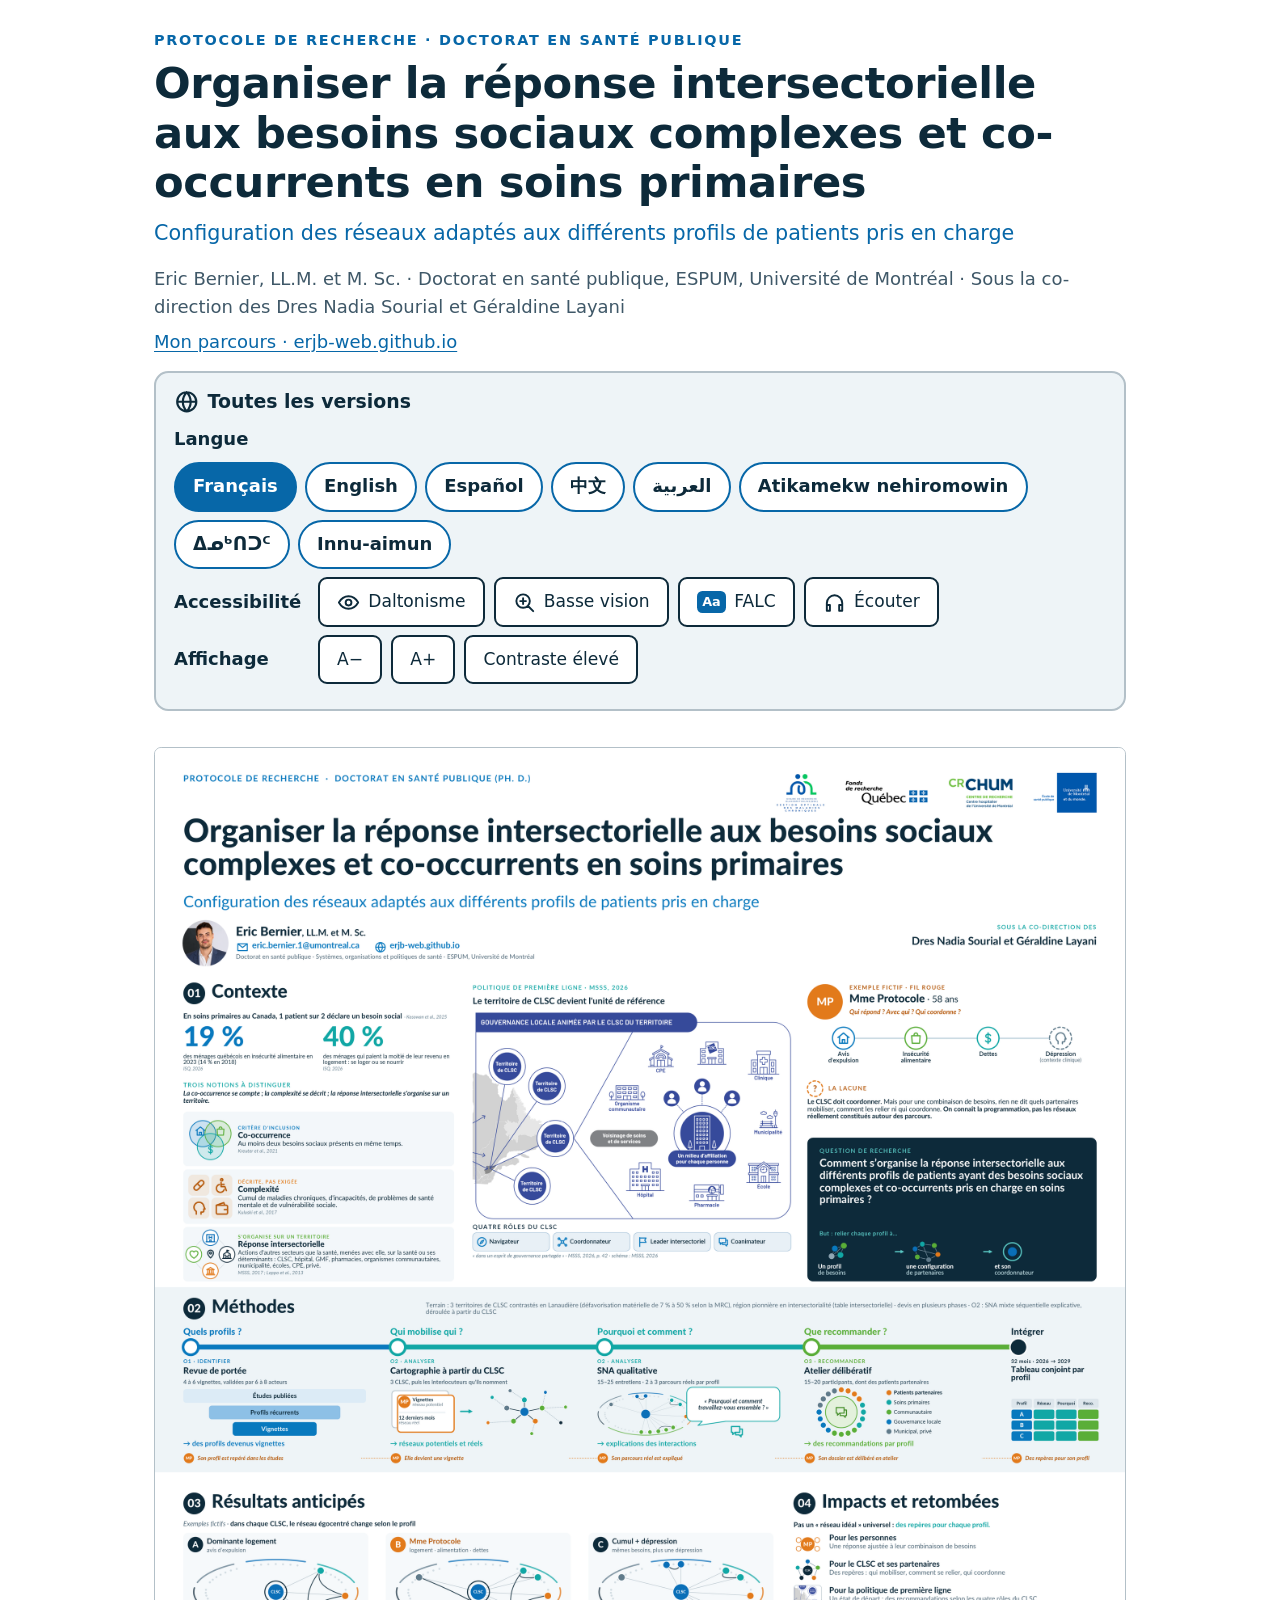
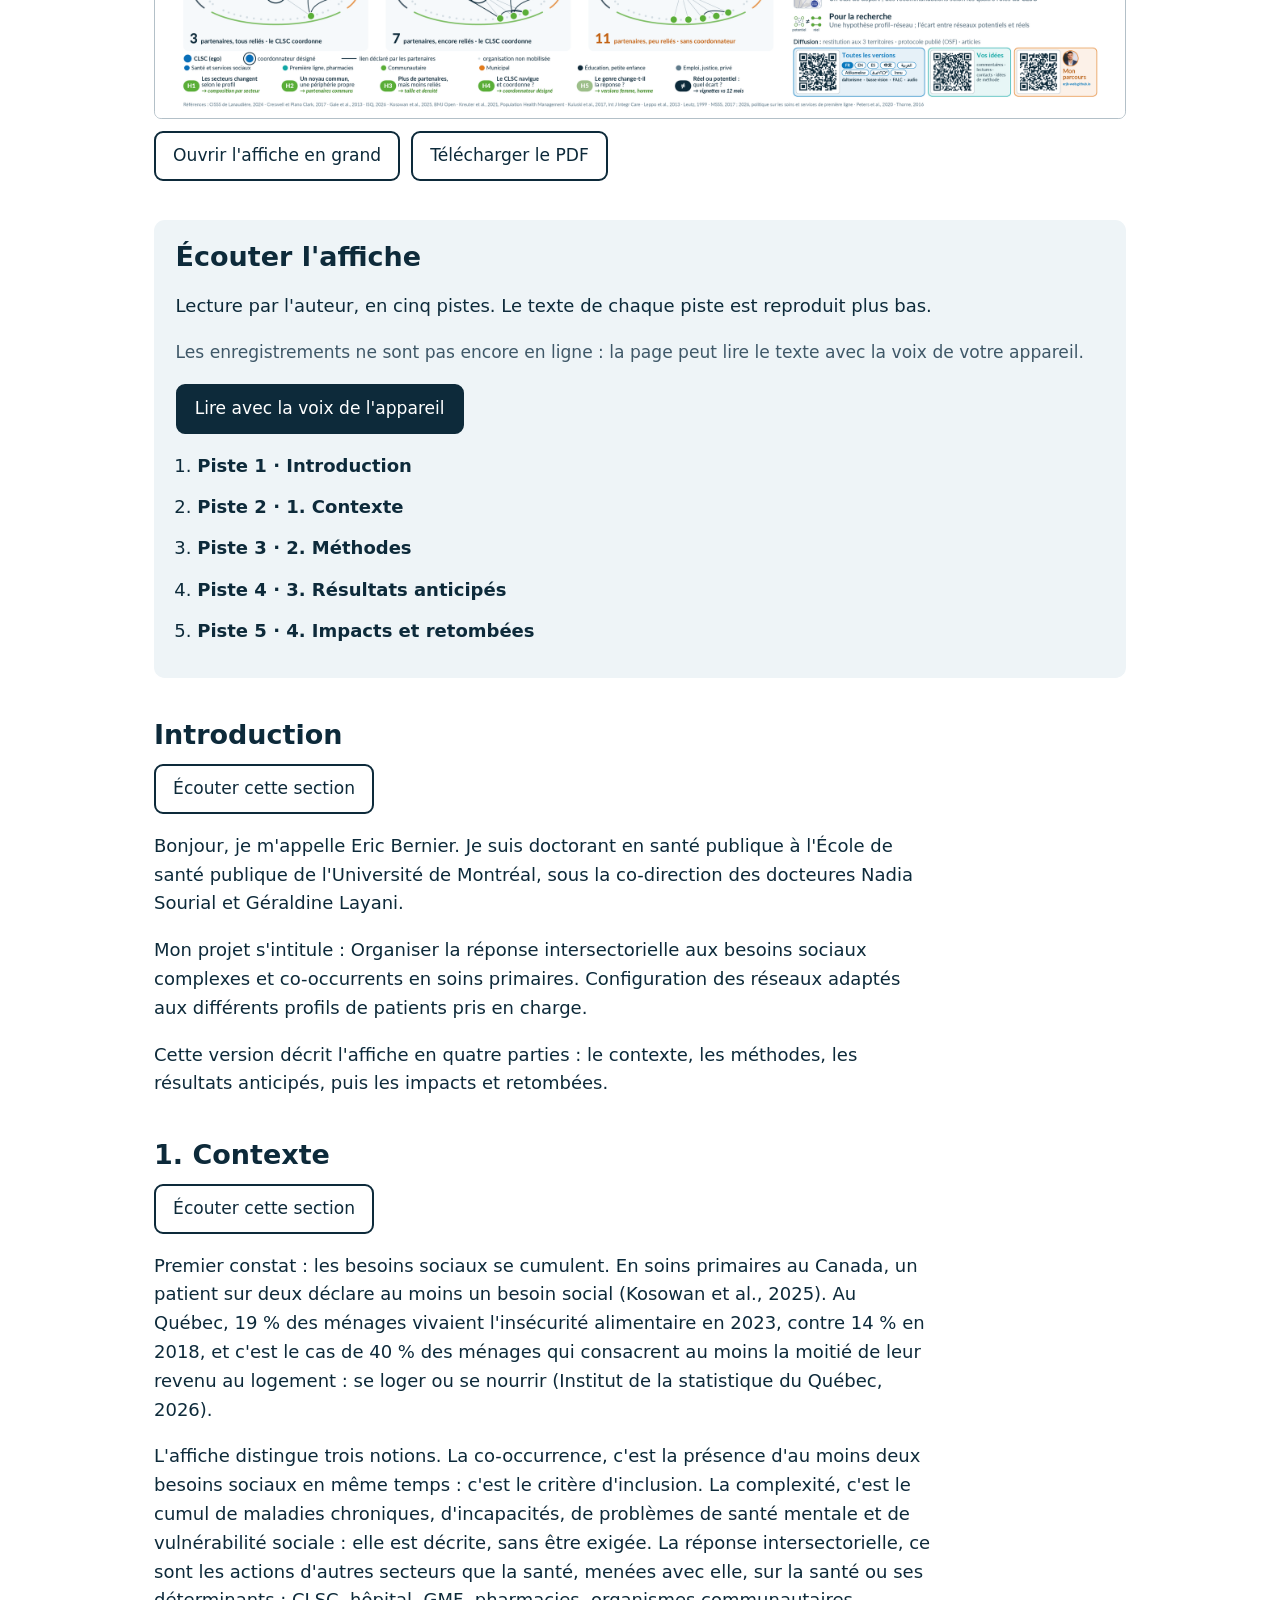
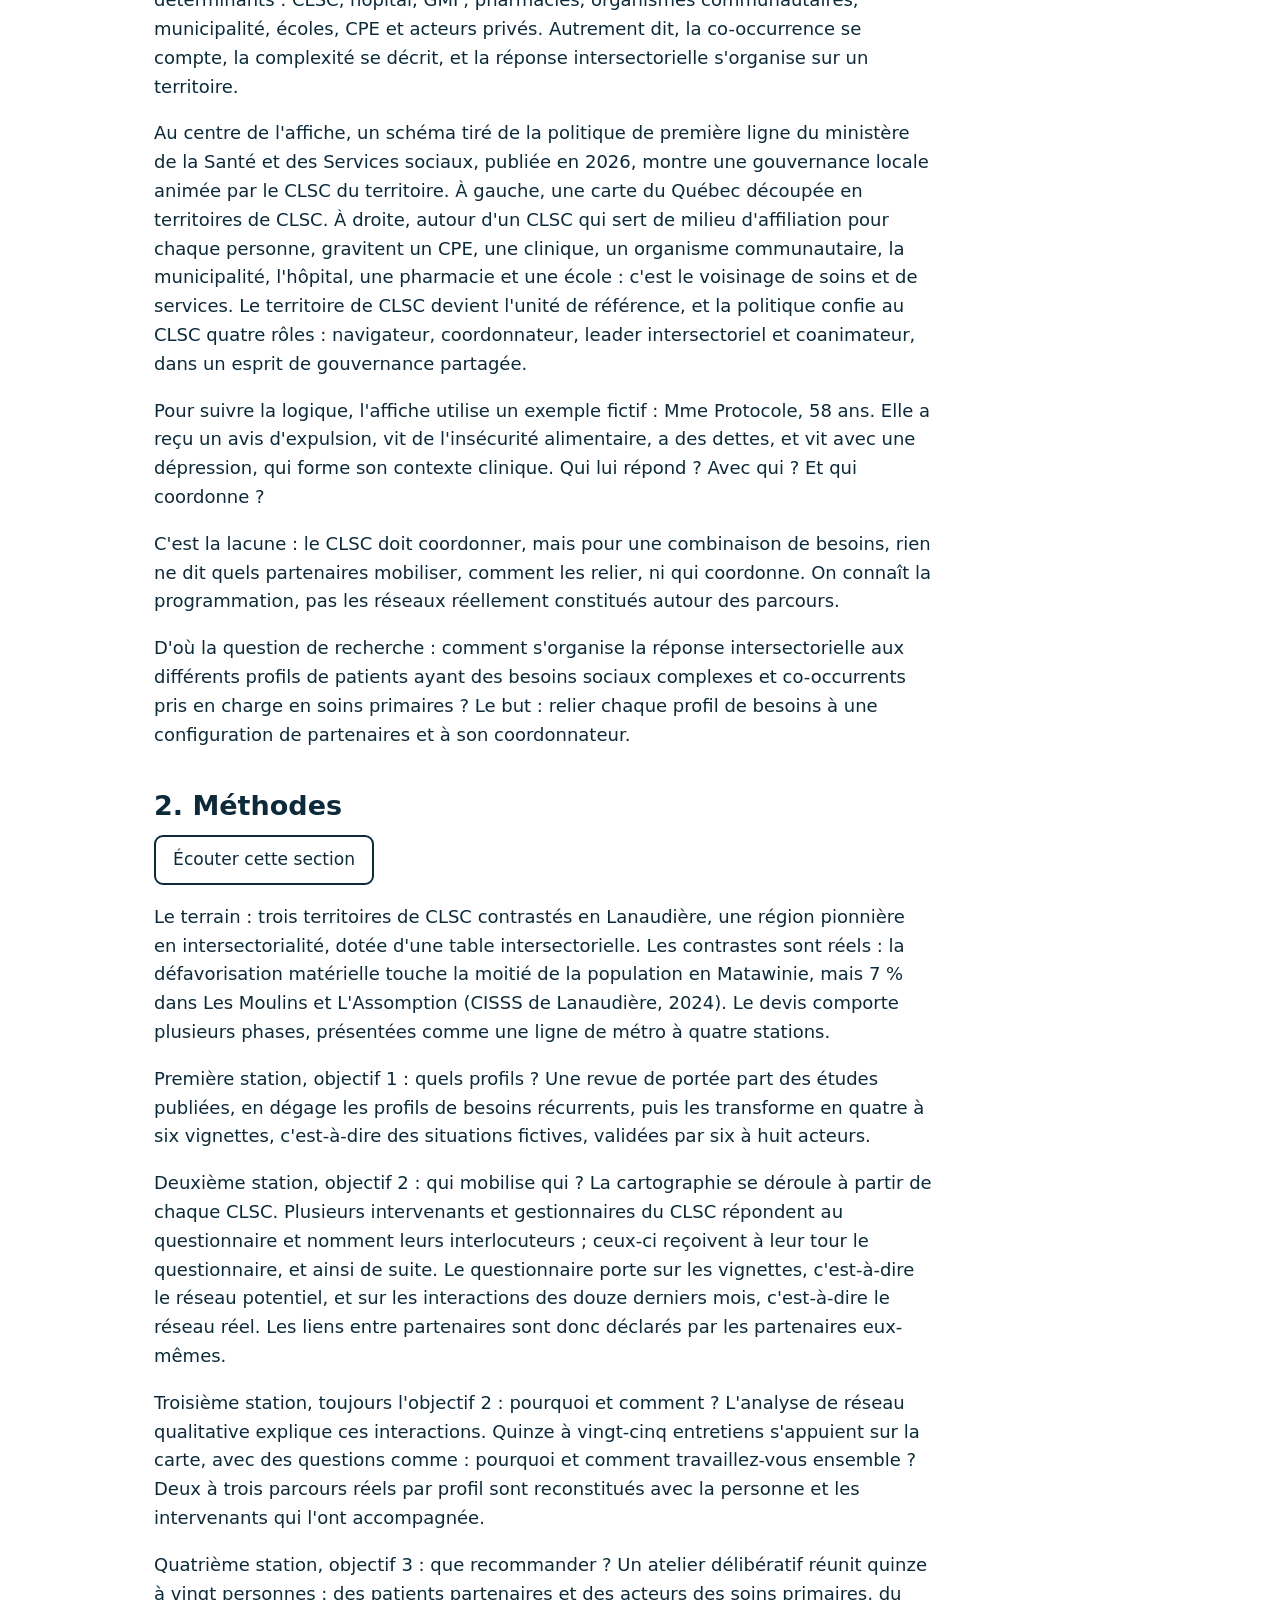
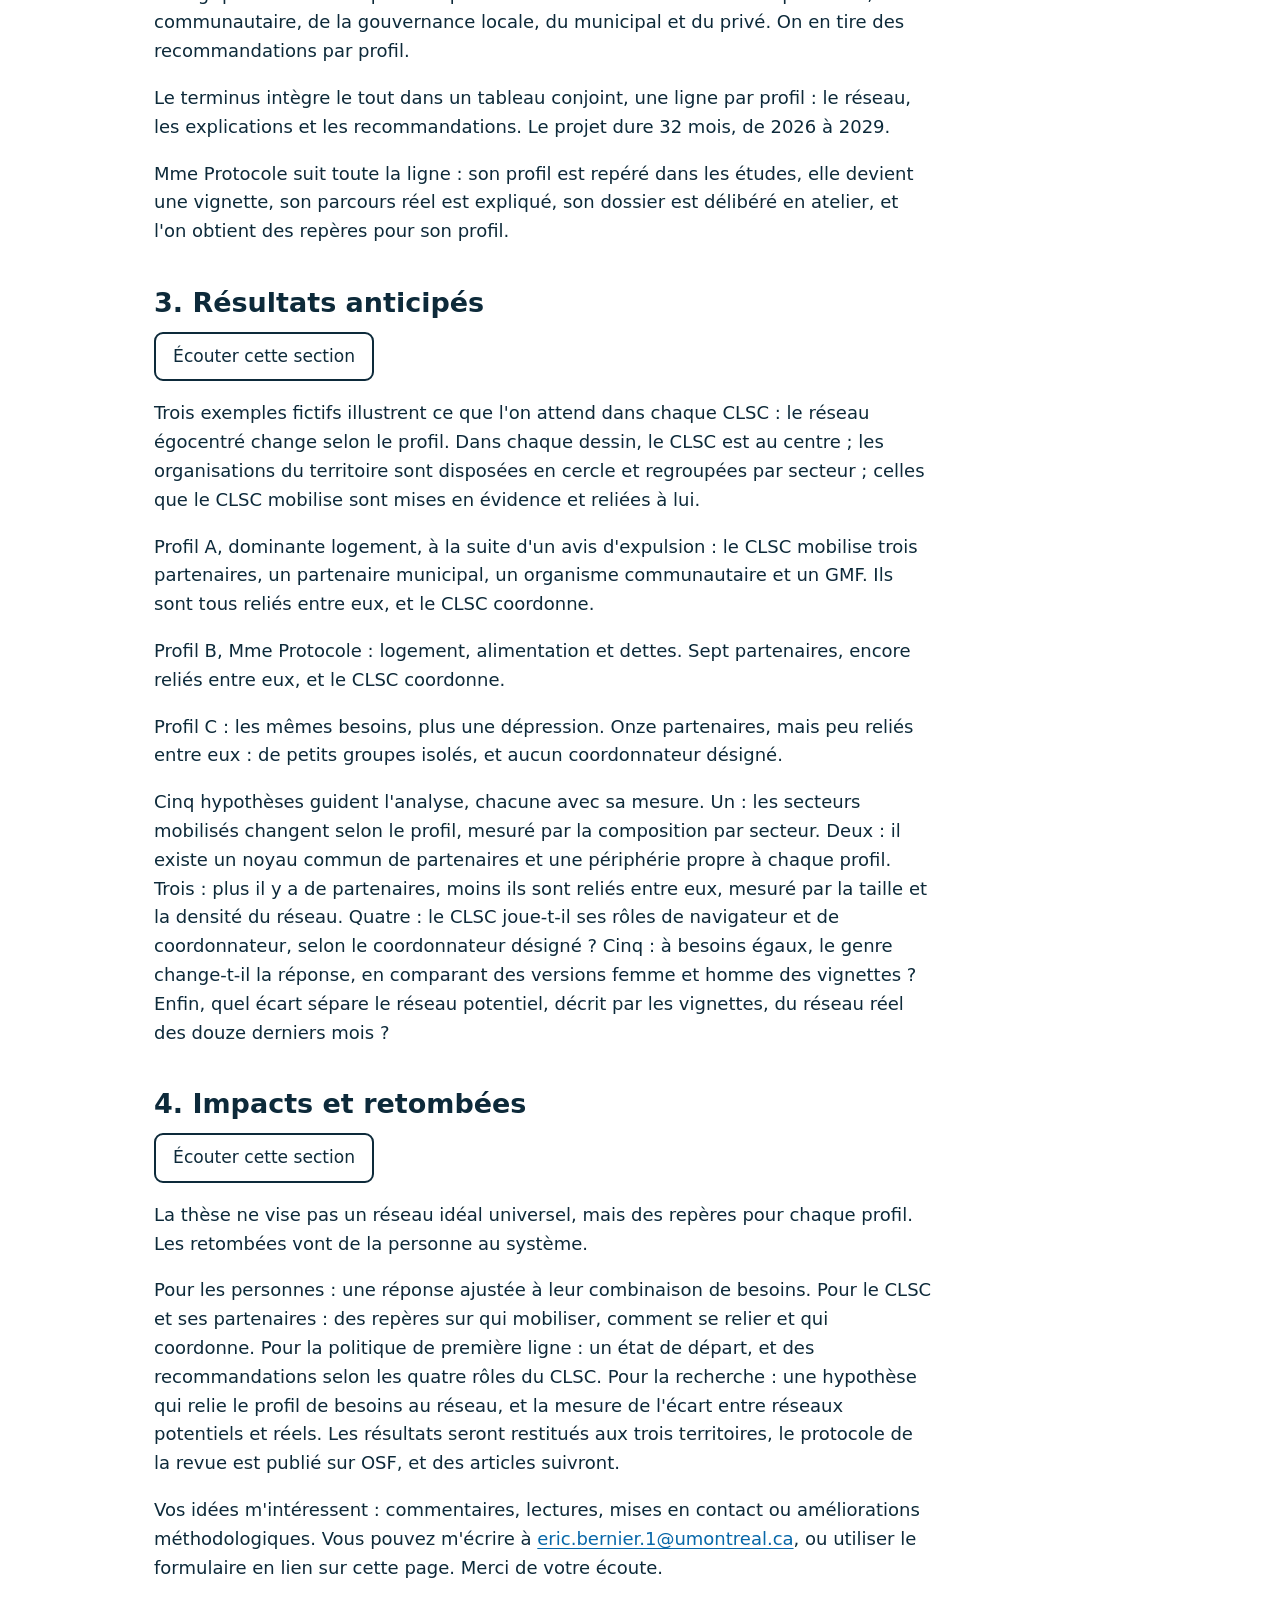
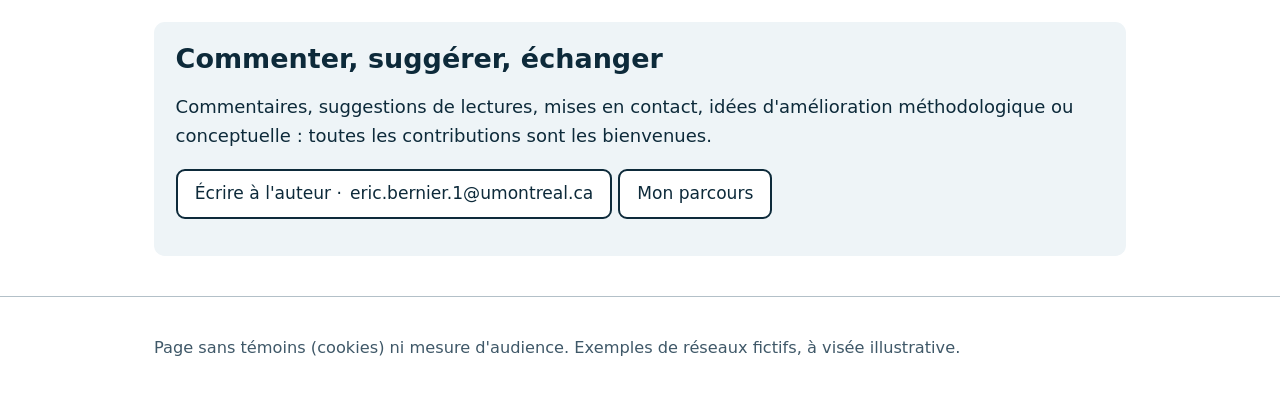
==== commit 014f5b2c: "Affiche FR corrigée (visuels des retombées, portrait), atikamekw ajouté, inuktitut et innu-aimun rév" ====
--- a/index.html
+++ b/index.html
@@ -10,6 +10,7 @@
 <link rel="alternate" hreflang="es" href="es/">
 <link rel="alternate" hreflang="zh-Hans" href="zh/">
 <link rel="alternate" hreflang="ar" href="ar/">
+<link rel="alternate" hreflang="atj" href="atj/">
 <link rel="alternate" hreflang="iu" href="iu/">
 <link rel="alternate" hreflang="moe" href="innu/">
 <link rel="stylesheet" href="assets/style.css">
@@ -30,6 +31,7 @@
 <li><a href="es/" hreflang="es" lang="es">Español</a></li>
 <li><a href="zh/" hreflang="zh-Hans" lang="zh-Hans">中文</a></li>
 <li><a href="ar/" hreflang="ar" lang="ar">العربية</a></li>
+<li><a href="atj/" hreflang="atj" lang="atj">Atikamekw nehiromowin</a></li>
 <li><a href="iu/" hreflang="iu" lang="iu">ᐃᓄᒃᑎᑐᑦ</a></li>
 <li><a href="innu/" hreflang="moe" lang="moe">Innu-aimun</a></li>
 </ul></div>
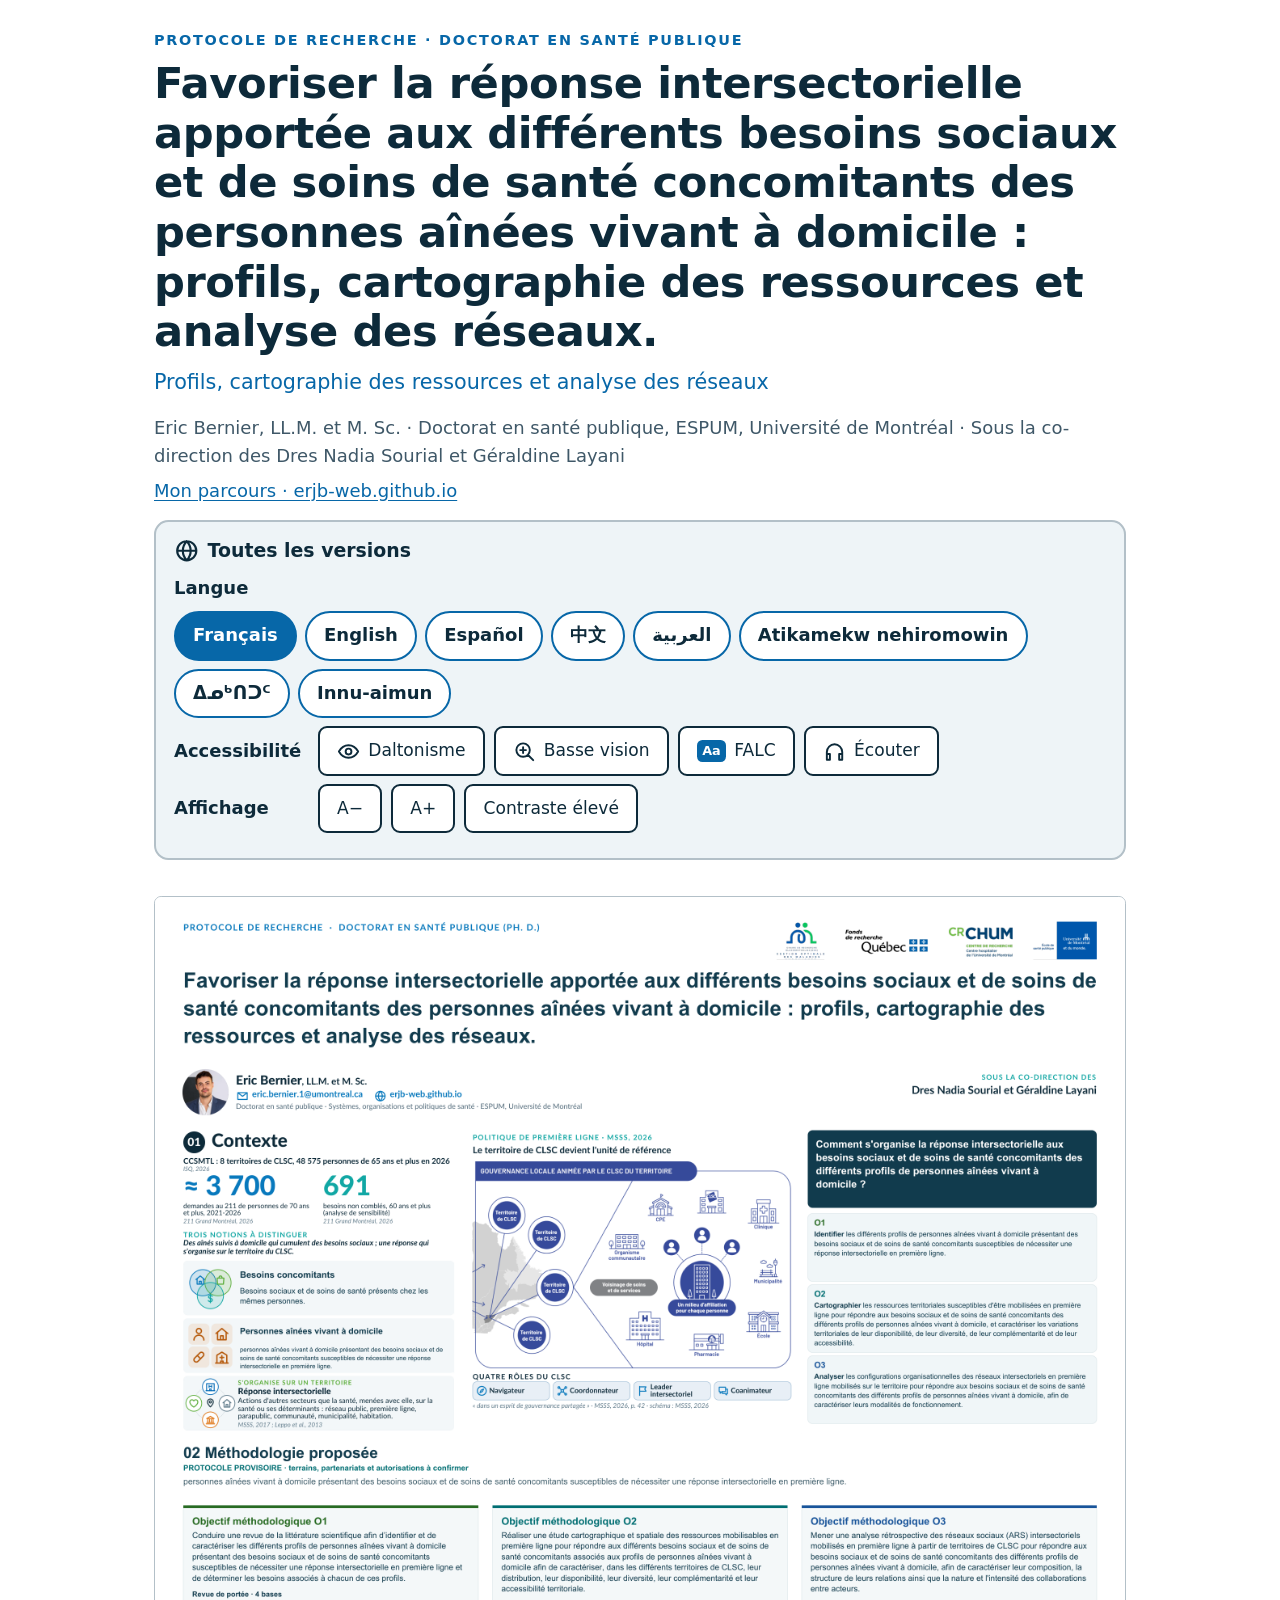
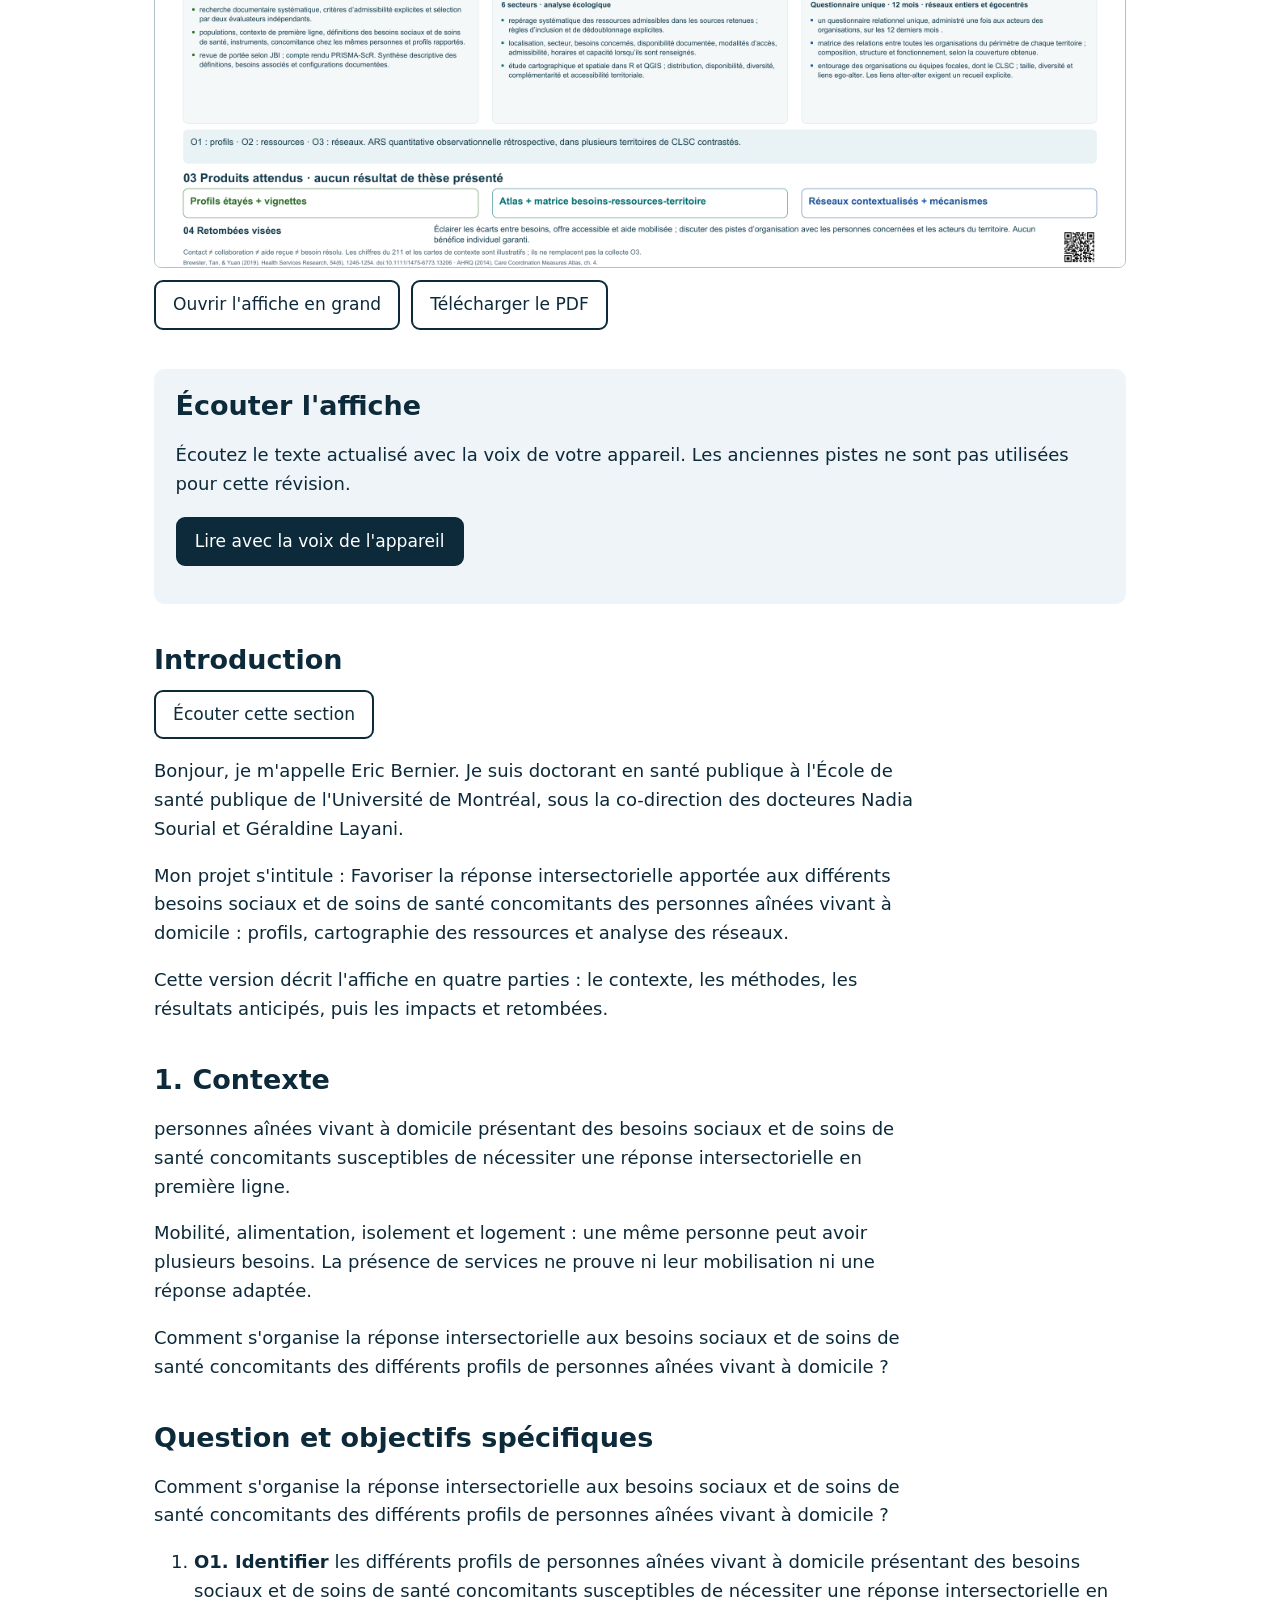
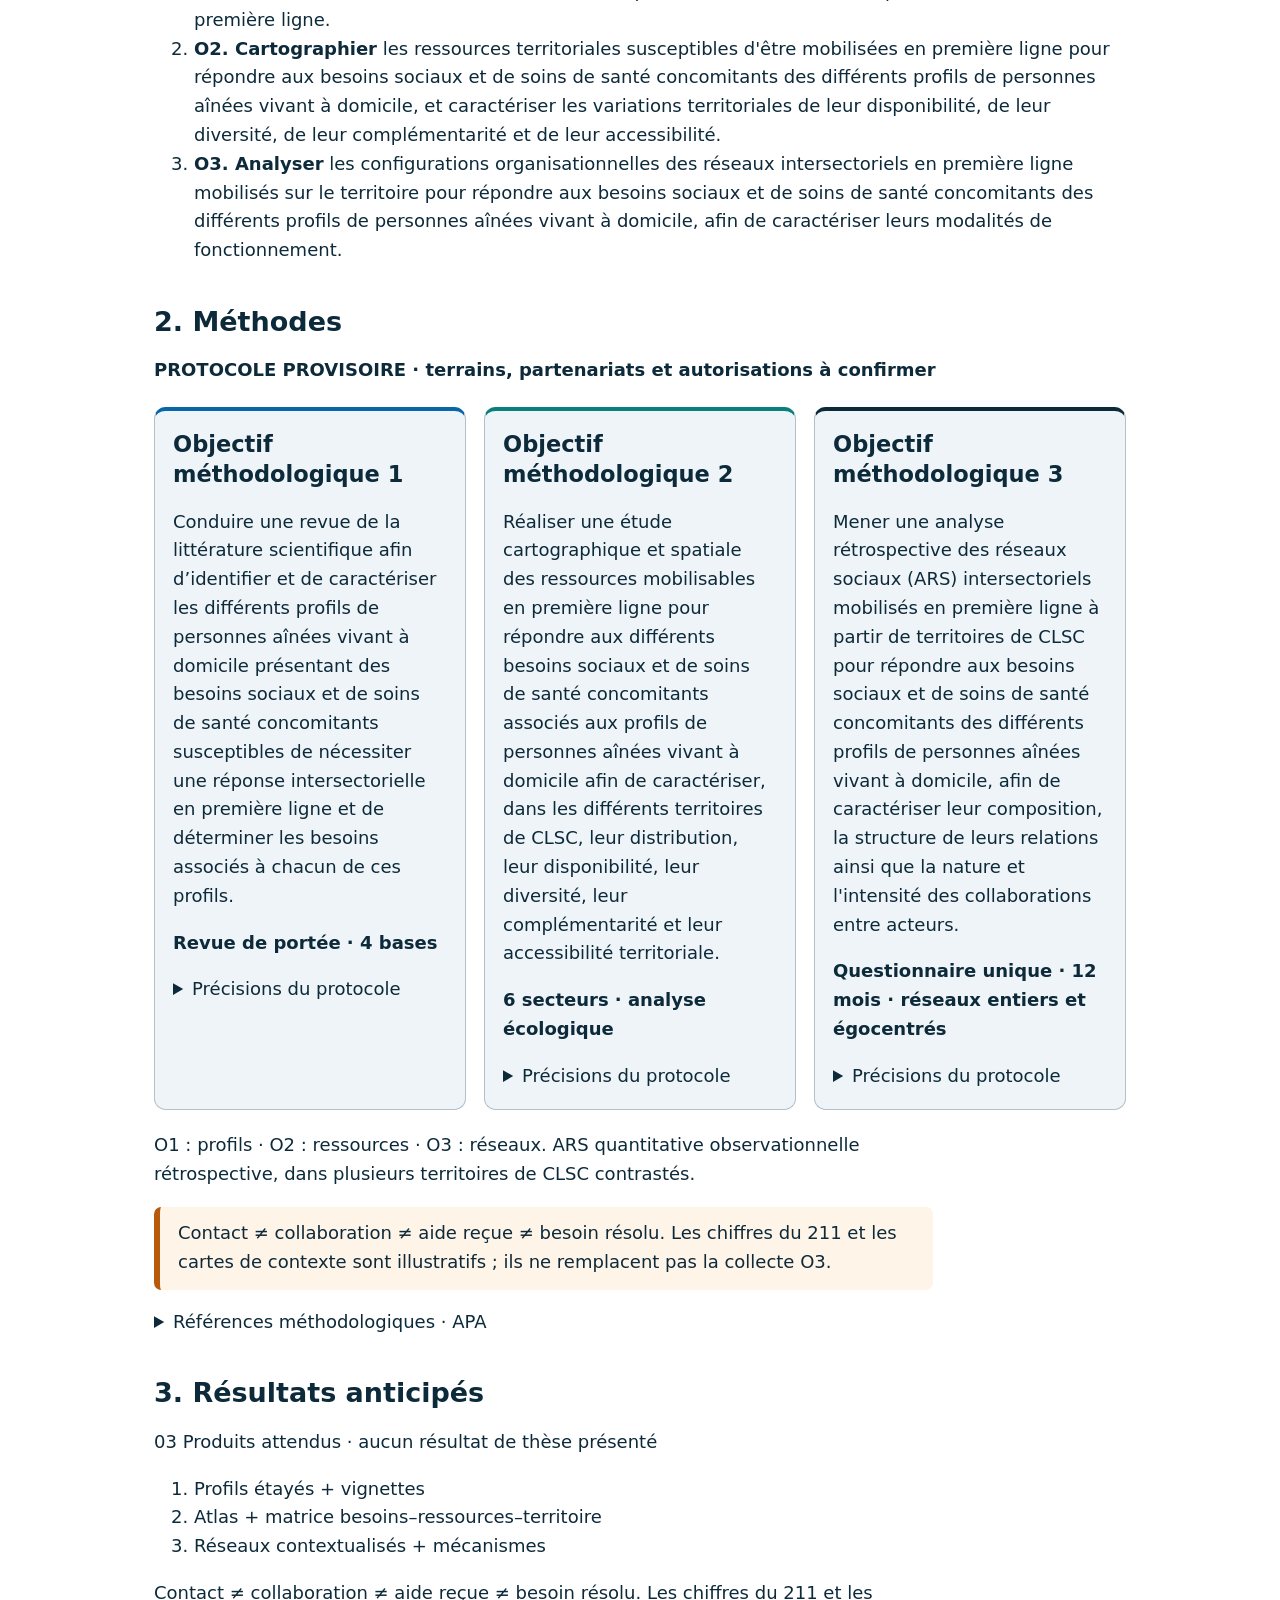
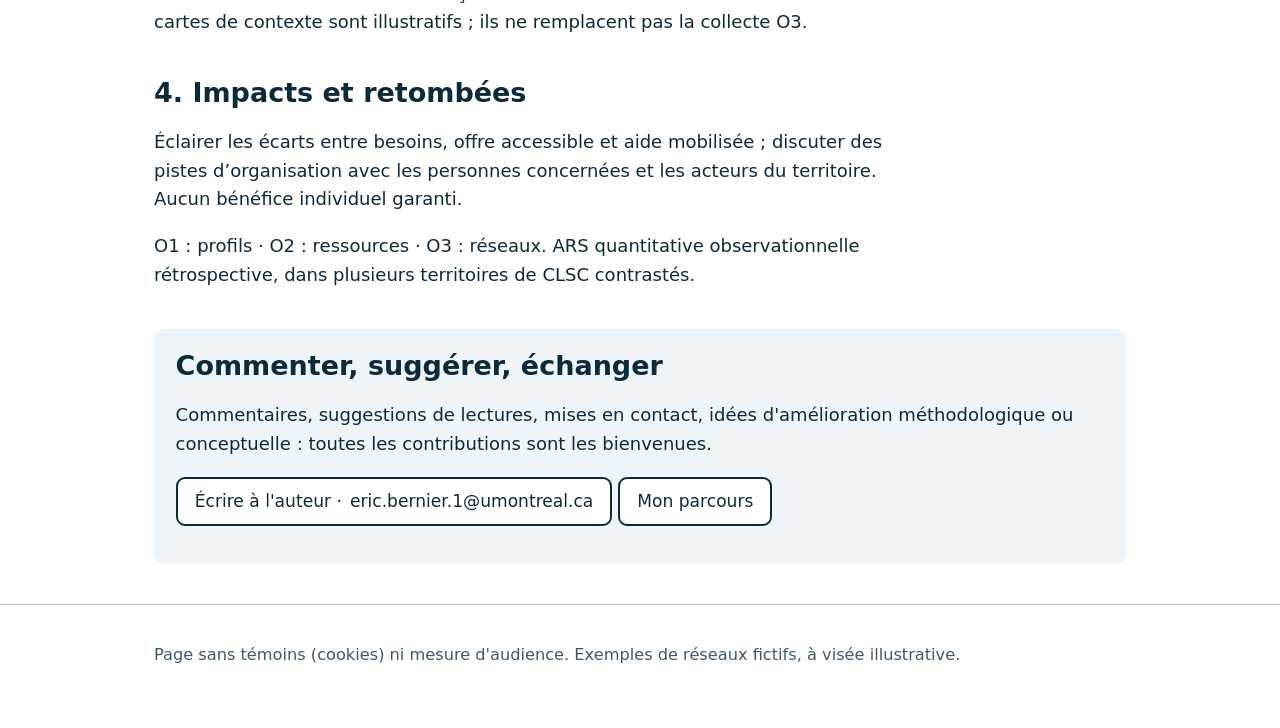
==== commit 481334bc: "Affiche" ====
--- a/index.html
+++ b/index.html
@@ -1,10 +1,10 @@
 <!doctype html>
-<html lang="fr" data-tts="fr-CA">
+<html lang="fr" data-tts="fr-CA" data-version-methodologie="2026-10-21">
 <head>
 <meta charset="utf-8">
 <meta name="viewport" content="width=device-width, initial-scale=1">
-<title>Organiser la réponse intersectorielle aux besoins sociaux complexes et co-occurrents en soins primaires</title>
-<meta name="description" content="Configuration des réseaux adaptés aux différents profils de patients pris en charge">
+<title>Favoriser la réponse intersectorielle apportée aux différents besoins sociaux et de soins de santé concomitants des personnes aînées vivant à domicile : profils, cartographie des ressources et analyse des réseaux.</title>
+<meta name="description" content="Profils, cartographie des ressources et analyse des réseaux">
 <link rel="alternate" hreflang="fr" href="./">
 <link rel="alternate" hreflang="en" href="en/">
 <link rel="alternate" hreflang="es" href="es/">
@@ -13,14 +13,14 @@
 <link rel="alternate" hreflang="atj" href="atj/">
 <link rel="alternate" hreflang="iu" href="iu/">
 <link rel="alternate" hreflang="moe" href="innu/">
-<link rel="stylesheet" href="assets/style.css">
+<link rel="stylesheet" href="assets/style.css?v=e0b63c5130">
 </head>
 <body>
 <a class="skip" href="#contenu">Aller au contenu</a>
 <header class="top"><div class="wrap">
 <p class="kicker">Protocole de recherche · Doctorat en santé publique</p>
-<h1>Organiser la réponse intersectorielle aux besoins sociaux complexes et co-occurrents en soins primaires</h1>
-<p class="subtitle">Configuration des réseaux adaptés aux différents profils de patients pris en charge</p>
+<h1>Favoriser la réponse intersectorielle apportée aux différents besoins sociaux et de soins de santé concomitants des personnes aînées vivant à domicile : profils, cartographie des ressources et analyse des réseaux.</h1>
+<p class="subtitle">Profils, cartographie des ressources et analyse des réseaux</p>
 <p class="byline">Eric Bernier, LL.M. et M. Sc. · Doctorat en santé publique, ESPUM, Université de Montréal · Sous la co-direction des Dres Nadia Sourial et Géraldine Layani</p>
 <p class="byline"><a href="https://erjb-web.github.io/#parcours">Mon parcours · erjb-web.github.io</a></p>
 <nav class="versions" aria-labelledby="h-versions">
@@ -47,73 +47,38 @@
 </nav>
 </div></header>
 <main id="contenu" class="wrap">
-<figure id="affiche-fig"><img id="affiche" src="img/affiche-fr.png" data-std="img/affiche-fr.png" data-cb="img/affiche-fr-daltonien.png" alt="Affiche scientifique en quatre parties : contexte, méthodes, résultats anticipés, impacts et retombées. Description complète dans le texte de cette page." data-alt-std="Affiche scientifique en quatre parties : contexte, méthodes, résultats anticipés, impacts et retombées. Description complète dans le texte de cette page." data-alt-cb="Affiche en version adaptée au daltonisme : couleurs Okabe-Ito et une forme différente par secteur dans les réseaux. Description complète dans le texte de cette page." width="2400" height="2400">
-<figcaption><a class="btn" href="img/affiche-fr.png" data-std="img/affiche-fr.png" data-cb="img/affiche-fr-daltonien.png">Ouvrir l&#x27;affiche en grand</a><a class="btn" href="pdf/affiche-fr.pdf" data-std="pdf/affiche-fr.pdf" data-cb="pdf/affiche-fr-daltonien.pdf">Télécharger le PDF</a></figcaption></figure>
+<figure id="affiche-fig"><img id="affiche" src="img/affiche-fr.png?v=a03a8cca20" data-std="img/affiche-fr.png?v=a03a8cca20" data-cb="img/affiche-fr-daltonien.png?v=f433c5023a" alt="Affiche scientifique en quatre parties : contexte, méthodes, résultats anticipés, impacts et retombées. Description complète dans le texte de cette page." data-alt-std="Affiche scientifique en quatre parties : contexte, méthodes, résultats anticipés, impacts et retombées. Description complète dans le texte de cette page." data-alt-cb="Affiche en version adaptée au daltonisme : couleurs Okabe-Ito et une forme différente par secteur dans les réseaux. Description complète dans le texte de cette page." width="2400" height="2400">
+<figcaption><a class="btn" href="img/affiche-fr.png?v=a03a8cca20" data-std="img/affiche-fr.png?v=a03a8cca20" data-cb="img/affiche-fr-daltonien.png?v=f433c5023a">Ouvrir l&#x27;affiche en grand</a><a class="btn" href="pdf/affiche-fr.pdf?v=44914d2173" data-std="pdf/affiche-fr.pdf?v=44914d2173" data-cb="pdf/affiche-fr-daltonien.pdf?v=e40689f669">Télécharger le PDF</a></figcaption></figure>
 <section class="zoom" aria-labelledby="h-zoom"><h2 id="h-zoom">L&#x27;affiche en grand, partie par partie</h2>
-<figure><h3>1 · Titre et auteur</h3><img src="img/zoom/fr-1.png" data-std="img/zoom/fr-1.png" data-cb="img/zoom/fr-daltonien-1.png" alt="Titre et auteur" loading="lazy"><figcaption><a class="btn" href="img/zoom/fr-1.png" data-std="img/zoom/fr-1.png" data-cb="img/zoom/fr-daltonien-1.png">Ouvrir en taille réelle</a></figcaption></figure>
-<figure><h3>2 · Contexte : chiffres et notions</h3><img src="img/zoom/fr-2.png" data-std="img/zoom/fr-2.png" data-cb="img/zoom/fr-daltonien-2.png" alt="Contexte : chiffres et notions" loading="lazy"><figcaption><a class="btn" href="img/zoom/fr-2.png" data-std="img/zoom/fr-2.png" data-cb="img/zoom/fr-daltonien-2.png">Ouvrir en taille réelle</a></figcaption></figure>
-<figure><h3>3 · Contexte : politique de première ligne</h3><img src="img/zoom/fr-3.png" data-std="img/zoom/fr-3.png" data-cb="img/zoom/fr-daltonien-3.png" alt="Contexte : politique de première ligne" loading="lazy"><figcaption><a class="btn" href="img/zoom/fr-3.png" data-std="img/zoom/fr-3.png" data-cb="img/zoom/fr-daltonien-3.png">Ouvrir en taille réelle</a></figcaption></figure>
-<figure><h3>4 · Contexte : exemple fictif et question</h3><img src="img/zoom/fr-4.png" data-std="img/zoom/fr-4.png" data-cb="img/zoom/fr-daltonien-4.png" alt="Contexte : exemple fictif et question" loading="lazy"><figcaption><a class="btn" href="img/zoom/fr-4.png" data-std="img/zoom/fr-4.png" data-cb="img/zoom/fr-daltonien-4.png">Ouvrir en taille réelle</a></figcaption></figure>
-<figure><h3>5 · Méthodes : quels profils, qui mobilise qui</h3><img src="img/zoom/fr-5.png" data-std="img/zoom/fr-5.png" data-cb="img/zoom/fr-daltonien-5.png" alt="Méthodes : quels profils, qui mobilise qui" loading="lazy"><figcaption><a class="btn" href="img/zoom/fr-5.png" data-std="img/zoom/fr-5.png" data-cb="img/zoom/fr-daltonien-5.png">Ouvrir en taille réelle</a></figcaption></figure>
-<figure><h3>6 · Méthodes : pourquoi et comment, recommander, intégrer</h3><img src="img/zoom/fr-6.png" data-std="img/zoom/fr-6.png" data-cb="img/zoom/fr-daltonien-6.png" alt="Méthodes : pourquoi et comment, recommander, intégrer" loading="lazy"><figcaption><a class="btn" href="img/zoom/fr-6.png" data-std="img/zoom/fr-6.png" data-cb="img/zoom/fr-daltonien-6.png">Ouvrir en taille réelle</a></figcaption></figure>
-<figure><h3>7 · Résultats anticipés et hypothèses</h3><img src="img/zoom/fr-7.png" data-std="img/zoom/fr-7.png" data-cb="img/zoom/fr-daltonien-7.png" alt="Résultats anticipés et hypothèses" loading="lazy"><figcaption><a class="btn" href="img/zoom/fr-7.png" data-std="img/zoom/fr-7.png" data-cb="img/zoom/fr-daltonien-7.png">Ouvrir en taille réelle</a></figcaption></figure>
-<figure><h3>8 · Impacts et retombées, codes QR</h3><img src="img/zoom/fr-8.png" data-std="img/zoom/fr-8.png" data-cb="img/zoom/fr-daltonien-8.png" alt="Impacts et retombées, codes QR" loading="lazy"><figcaption><a class="btn" href="img/zoom/fr-8.png" data-std="img/zoom/fr-8.png" data-cb="img/zoom/fr-daltonien-8.png">Ouvrir en taille réelle</a></figcaption></figure>
+<figure><h3>1 · Titre et auteur</h3><img src="img/zoom/fr-1.png?v=70576cffe6" data-std="img/zoom/fr-1.png?v=70576cffe6" data-cb="img/zoom/fr-daltonien-1.png?v=1bb9cb08cb" alt="Titre et auteur" loading="lazy"><figcaption><a class="btn" href="img/zoom/fr-1.png?v=70576cffe6" data-std="img/zoom/fr-1.png?v=70576cffe6" data-cb="img/zoom/fr-daltonien-1.png?v=1bb9cb08cb">Ouvrir en taille réelle</a></figcaption></figure>
+<figure><h3>2 · Contexte : chiffres et notions</h3><img src="img/zoom/fr-2.png?v=1c564b7d8a" data-std="img/zoom/fr-2.png?v=1c564b7d8a" data-cb="img/zoom/fr-daltonien-2.png?v=a2e315d1db" alt="Contexte : chiffres et notions" loading="lazy"><figcaption><a class="btn" href="img/zoom/fr-2.png?v=1c564b7d8a" data-std="img/zoom/fr-2.png?v=1c564b7d8a" data-cb="img/zoom/fr-daltonien-2.png?v=a2e315d1db">Ouvrir en taille réelle</a></figcaption></figure>
+<figure><h3>3 · Contexte : politique de première ligne</h3><img src="img/zoom/fr-3.png?v=1224de5cd1" data-std="img/zoom/fr-3.png?v=1224de5cd1" data-cb="img/zoom/fr-daltonien-3.png?v=2fd16244a4" alt="Contexte : politique de première ligne" loading="lazy"><figcaption><a class="btn" href="img/zoom/fr-3.png?v=1224de5cd1" data-std="img/zoom/fr-3.png?v=1224de5cd1" data-cb="img/zoom/fr-daltonien-3.png?v=2fd16244a4">Ouvrir en taille réelle</a></figcaption></figure>
+<figure><h3>4 · Contexte : besoins, ressources et liens</h3><img src="img/zoom/fr-4.png?v=7f9050c78f" data-std="img/zoom/fr-4.png?v=7f9050c78f" data-cb="img/zoom/fr-daltonien-4.png?v=c762639cbc" alt="Contexte : besoins, ressources et liens" loading="lazy"><figcaption><a class="btn" href="img/zoom/fr-4.png?v=7f9050c78f" data-std="img/zoom/fr-4.png?v=7f9050c78f" data-cb="img/zoom/fr-daltonien-4.png?v=c762639cbc">Ouvrir en taille réelle</a></figcaption></figure>
+<figure><h3>5 · Méthodes : profils et ressources</h3><img src="img/zoom/fr-5.png?v=6131bb3676" data-std="img/zoom/fr-5.png?v=6131bb3676" data-cb="img/zoom/fr-daltonien-5.png?v=6c0c9da4bd" alt="Méthodes : profils et ressources" loading="lazy"><figcaption><a class="btn" href="img/zoom/fr-5.png?v=6131bb3676" data-std="img/zoom/fr-5.png?v=6131bb3676" data-cb="img/zoom/fr-daltonien-5.png?v=6c0c9da4bd">Ouvrir en taille réelle</a></figcaption></figure>
+<figure><h3>6 · Méthodes : réseaux et entretiens</h3><img src="img/zoom/fr-6.png?v=edc326e432" data-std="img/zoom/fr-6.png?v=edc326e432" data-cb="img/zoom/fr-daltonien-6.png?v=e6e3b7d177" alt="Méthodes : réseaux et entretiens" loading="lazy"><figcaption><a class="btn" href="img/zoom/fr-6.png?v=edc326e432" data-std="img/zoom/fr-6.png?v=edc326e432" data-cb="img/zoom/fr-daltonien-6.png?v=e6e3b7d177">Ouvrir en taille réelle</a></figcaption></figure>
+<figure><h3>7 · Résultats anticipés : trois produits</h3><img src="img/zoom/fr-7.png?v=990a15c7dd" data-std="img/zoom/fr-7.png?v=990a15c7dd" data-cb="img/zoom/fr-daltonien-7.png?v=c1bb5a0f3c" alt="Résultats anticipés : trois produits" loading="lazy"><figcaption><a class="btn" href="img/zoom/fr-7.png?v=990a15c7dd" data-std="img/zoom/fr-7.png?v=990a15c7dd" data-cb="img/zoom/fr-daltonien-7.png?v=c1bb5a0f3c">Ouvrir en taille réelle</a></figcaption></figure>
+<figure><h3>8 · Impacts et retombées, codes QR</h3><img src="img/zoom/fr-8.png?v=347ffcf8de" data-std="img/zoom/fr-8.png?v=347ffcf8de" data-cb="img/zoom/fr-daltonien-8.png?v=347ffcf8de" alt="Impacts et retombées, codes QR" loading="lazy"><figcaption><a class="btn" href="img/zoom/fr-8.png?v=347ffcf8de" data-std="img/zoom/fr-8.png?v=347ffcf8de" data-cb="img/zoom/fr-daltonien-8.png?v=347ffcf8de">Ouvrir en taille réelle</a></figcaption></figure>
 </section>
-<section class="listen" aria-labelledby="ecouter"><h2 id="ecouter">Écouter l&#x27;affiche</h2><p>Lecture par l&#x27;auteur, en cinq pistes. Le texte de chaque piste est reproduit plus bas.</p>
+<section class="listen" aria-labelledby="ecouter"><h2 id="ecouter">Écouter l&#x27;affiche</h2><p data-say="Écoutez le texte actualisé avec la voix de votre appareil. Les anciennes pistes ne sont pas utilisées pour cette révision.">Écoutez le texte actualisé avec la voix de votre appareil. Les anciennes pistes ne sont pas utilisées pour cette révision.</p>
 <p id="tts-note" class="note hidden">Les enregistrements ne sont pas encore en ligne : la page peut lire le texte avec la voix de votre appareil.</p>
 <p id="no-voice" class="note hidden">Pas encore de version audio dans cette langue.</p>
 <p><button type="button" class="tts primary btn" data-speak="all">Lire avec la voix de l&#x27;appareil</button> <button type="button" id="stop" class="tts hidden">Arrêter la lecture</button></p>
-<ol>
-<li><strong>Piste 1 · Introduction</strong><div class="hidden" data-track="audio/fr/00-introduction"></div></li>
-<li><strong>Piste 2 · 1. Contexte</strong><div class="hidden" data-track="audio/fr/01-contexte"></div></li>
-<li><strong>Piste 3 · 2. Méthodes</strong><div class="hidden" data-track="audio/fr/02-methodes"></div></li>
-<li><strong>Piste 4 · 3. Résultats anticipés</strong><div class="hidden" data-track="audio/fr/03-resultats"></div></li>
-<li><strong>Piste 5 · 4. Impacts et retombées</strong><div class="hidden" data-track="audio/fr/04-impacts"></div></li>
-</ol>
+
 </section>
 <section class="text" id="intro" aria-labelledby="h-intro"><h2 id="h-intro">Introduction</h2>
 <p class="say"><button type="button" class="tts" data-speak="intro">Écouter cette section</button></p>
 <p data-say="Bonjour, je m&#x27;appelle Eric Bernier. Je suis doctorant en santé publique à l&#x27;École de santé publique de l&#x27;Université de Montréal, sous la co-direction des docteures Nadia Sourial et Géraldine Layani.">Bonjour, je m&#x27;appelle Eric Bernier. Je suis doctorant en santé publique à l&#x27;École de santé publique de l&#x27;Université de Montréal, sous la co-direction des docteures Nadia Sourial et Géraldine Layani.</p>
-<p data-say="Mon projet s&#x27;intitule : Organiser la réponse intersectorielle aux besoins sociaux complexes et co-occurrents en soins primaires. Configuration des réseaux adaptés aux différents profils de patients pris en charge.">Mon projet s&#x27;intitule : Organiser la réponse intersectorielle aux besoins sociaux complexes et co-occurrents en soins primaires. Configuration des réseaux adaptés aux différents profils de patients pris en charge.</p>
+<p data-say="Mon projet s&#x27;intitule : Favoriser la réponse intersectorielle apportée aux différents besoins sociaux et de soins de santé concomitants des personnes aînées vivant à domicile : profils, cartographie des ressources et analyse des réseaux.">Mon projet s&#x27;intitule : Favoriser la réponse intersectorielle apportée aux différents besoins sociaux et de soins de santé concomitants des personnes aînées vivant à domicile : profils, cartographie des ressources et analyse des réseaux.</p>
 <p data-say="Cette version décrit l&#x27;affiche en quatre parties : le contexte, les méthodes, les résultats anticipés, puis les impacts et retombées.">Cette version décrit l&#x27;affiche en quatre parties : le contexte, les méthodes, les résultats anticipés, puis les impacts et retombées.</p>
 </section>
-<section class="text" id="contexte" aria-labelledby="h-contexte"><h2 id="h-contexte">1. Contexte</h2>
-<p class="say"><button type="button" class="tts" data-speak="contexte">Écouter cette section</button></p>
-<p data-say="Premier constat : les besoins sociaux se cumulent. En soins primaires au Canada, un patient sur deux déclare au moins un besoin social (Kosowan et al., 2025). Au Québec, 19 % des ménages vivaient l&#x27;insécurité alimentaire en 2023, contre 14 % en 2018, et c&#x27;est le cas de 40 % des ménages qui consacrent au moins la moitié de leur revenu au logement : se loger ou se nourrir (Institut de la statistique du Québec, 2026).">Premier constat : les besoins sociaux se cumulent. En soins primaires au Canada, un patient sur deux déclare au moins un besoin social (Kosowan et al., 2025). Au Québec, 19 % des ménages vivaient l&#x27;insécurité alimentaire en 2023, contre 14 % en 2018, et c&#x27;est le cas de 40 % des ménages qui consacrent au moins la moitié de leur revenu au logement : se loger ou se nourrir (Institut de la statistique du Québec, 2026).</p>
-<p data-say="L&#x27;affiche distingue trois notions. La co-occurrence, c&#x27;est la présence d&#x27;au moins deux besoins sociaux en même temps : c&#x27;est le critère d&#x27;inclusion. La complexité, c&#x27;est le cumul de maladies chroniques, d&#x27;incapacités, de problèmes de santé mentale et de vulnérabilité sociale : elle est décrite, sans être exigée. La réponse intersectorielle, ce sont les actions d&#x27;autres secteurs que la santé, menées avec elle, sur la santé ou ses déterminants : CLSC, hôpital, GMF, pharmacies, organismes communautaires, municipalité, écoles, CPE et acteurs privés. Autrement dit, la co-occurrence se compte, la complexité se décrit, et la réponse intersectorielle s&#x27;organise sur un territoire.">L&#x27;affiche distingue trois notions. La co-occurrence, c&#x27;est la présence d&#x27;au moins deux besoins sociaux en même temps : c&#x27;est le critère d&#x27;inclusion. La complexité, c&#x27;est le cumul de maladies chroniques, d&#x27;incapacités, de problèmes de santé mentale et de vulnérabilité sociale : elle est décrite, sans être exigée. La réponse intersectorielle, ce sont les actions d&#x27;autres secteurs que la santé, menées avec elle, sur la santé ou ses déterminants : CLSC, hôpital, GMF, pharmacies, organismes communautaires, municipalité, écoles, CPE et acteurs privés. Autrement dit, la co-occurrence se compte, la complexité se décrit, et la réponse intersectorielle s&#x27;organise sur un territoire.</p>
-<p data-say="Au centre de l&#x27;affiche, un schéma tiré de la politique de première ligne du ministère de la Santé et des Services sociaux, publiée en 2026, montre une gouvernance locale animée par le CLSC du territoire. À gauche, une carte du Québec découpée en territoires de CLSC. À droite, autour d&#x27;un CLSC qui sert de milieu d&#x27;affiliation pour chaque personne, gravitent un CPE, une clinique, un organisme communautaire, la municipalité, l&#x27;hôpital, une pharmacie et une école : c&#x27;est le voisinage de soins et de services. Le territoire de CLSC devient l&#x27;unité de référence, et la politique confie au CLSC quatre rôles : navigateur, coordonnateur, leader intersectoriel et coanimateur, dans un esprit de gouvernance partagée.">Au centre de l&#x27;affiche, un schéma tiré de la politique de première ligne du ministère de la Santé et des Services sociaux, publiée en 2026, montre une gouvernance locale animée par le CLSC du territoire. À gauche, une carte du Québec découpée en territoires de CLSC. À droite, autour d&#x27;un CLSC qui sert de milieu d&#x27;affiliation pour chaque personne, gravitent un CPE, une clinique, un organisme communautaire, la municipalité, l&#x27;hôpital, une pharmacie et une école : c&#x27;est le voisinage de soins et de services. Le territoire de CLSC devient l&#x27;unité de référence, et la politique confie au CLSC quatre rôles : navigateur, coordonnateur, leader intersectoriel et coanimateur, dans un esprit de gouvernance partagée.</p>
-<p data-say="Pour suivre la logique, l&#x27;affiche utilise un exemple fictif : Mme Protocole, 58 ans. Elle a reçu un avis d&#x27;expulsion, vit de l&#x27;insécurité alimentaire, a des dettes, et vit avec une dépression, qui forme son contexte clinique. Qui lui répond ? Avec qui ? Et qui coordonne ?">Pour suivre la logique, l&#x27;affiche utilise un exemple fictif : Mme Protocole, 58 ans. Elle a reçu un avis d&#x27;expulsion, vit de l&#x27;insécurité alimentaire, a des dettes, et vit avec une dépression, qui forme son contexte clinique. Qui lui répond ? Avec qui ? Et qui coordonne ?</p>
-<p data-say="C&#x27;est la lacune : le CLSC doit coordonner, mais pour une combinaison de besoins, rien ne dit quels partenaires mobiliser, comment les relier, ni qui coordonne. On connaît la programmation, pas les réseaux réellement constitués autour des parcours.">C&#x27;est la lacune : le CLSC doit coordonner, mais pour une combinaison de besoins, rien ne dit quels partenaires mobiliser, comment les relier, ni qui coordonne. On connaît la programmation, pas les réseaux réellement constitués autour des parcours.</p>
-<p data-say="D&#x27;où la question de recherche : comment s&#x27;organise la réponse intersectorielle aux différents profils de patients ayant des besoins sociaux complexes et co-occurrents pris en charge en soins primaires ? Le but : relier chaque profil de besoins à une configuration de partenaires et à son coordonnateur.">D&#x27;où la question de recherche : comment s&#x27;organise la réponse intersectorielle aux différents profils de patients ayant des besoins sociaux complexes et co-occurrents pris en charge en soins primaires ? Le but : relier chaque profil de besoins à une configuration de partenaires et à son coordonnateur.</p>
-</section>
-<section class="text" id="methodes" aria-labelledby="h-methodes"><h2 id="h-methodes">2. Méthodes</h2>
-<p class="say"><button type="button" class="tts" data-speak="methodes">Écouter cette section</button></p>
-<p data-say="Le terrain : trois territoires de CLSC contrastés en Lanaudière, une région pionnière en intersectorialité, dotée d&#x27;une table intersectorielle. Les contrastes sont réels : la défavorisation matérielle touche la moitié de la population en Matawinie, mais 7 % dans Les Moulins et L&#x27;Assomption (CISSS de Lanaudière, 2024). Le devis comporte plusieurs phases, présentées comme une ligne de métro à quatre stations.">Le terrain : trois territoires de CLSC contrastés en Lanaudière, une région pionnière en intersectorialité, dotée d&#x27;une table intersectorielle. Les contrastes sont réels : la défavorisation matérielle touche la moitié de la population en Matawinie, mais 7 % dans Les Moulins et L&#x27;Assomption (CISSS de Lanaudière, 2024). Le devis comporte plusieurs phases, présentées comme une ligne de métro à quatre stations.</p>
-<p data-say="Première station, objectif 1 : quels profils ? Une revue de portée part des études publiées, en dégage les profils de besoins récurrents, puis les transforme en quatre à six vignettes, c&#x27;est-à-dire des situations fictives, validées par six à huit acteurs.">Première station, objectif 1 : quels profils ? Une revue de portée part des études publiées, en dégage les profils de besoins récurrents, puis les transforme en quatre à six vignettes, c&#x27;est-à-dire des situations fictives, validées par six à huit acteurs.</p>
-<p data-say="Deuxième station, objectif 2 : qui mobilise qui ? La cartographie se déroule à partir de chaque CLSC. Plusieurs intervenants et gestionnaires du CLSC répondent au questionnaire et nomment leurs interlocuteurs ; ceux-ci reçoivent à leur tour le questionnaire, et ainsi de suite. Le questionnaire porte sur les vignettes, c&#x27;est-à-dire le réseau potentiel, et sur les interactions des douze derniers mois, c&#x27;est-à-dire le réseau réel. Les liens entre partenaires sont donc déclarés par les partenaires eux-mêmes.">Deuxième station, objectif 2 : qui mobilise qui ? La cartographie se déroule à partir de chaque CLSC. Plusieurs intervenants et gestionnaires du CLSC répondent au questionnaire et nomment leurs interlocuteurs ; ceux-ci reçoivent à leur tour le questionnaire, et ainsi de suite. Le questionnaire porte sur les vignettes, c&#x27;est-à-dire le réseau potentiel, et sur les interactions des douze derniers mois, c&#x27;est-à-dire le réseau réel. Les liens entre partenaires sont donc déclarés par les partenaires eux-mêmes.</p>
-<p data-say="Troisième station, toujours l&#x27;objectif 2 : pourquoi et comment ? L&#x27;analyse de réseau qualitative explique ces interactions. Quinze à vingt-cinq entretiens s&#x27;appuient sur la carte, avec des questions comme : pourquoi et comment travaillez-vous ensemble ? Deux à trois parcours réels par profil sont reconstitués avec la personne et les intervenants qui l&#x27;ont accompagnée.">Troisième station, toujours l&#x27;objectif 2 : pourquoi et comment ? L&#x27;analyse de réseau qualitative explique ces interactions. Quinze à vingt-cinq entretiens s&#x27;appuient sur la carte, avec des questions comme : pourquoi et comment travaillez-vous ensemble ? Deux à trois parcours réels par profil sont reconstitués avec la personne et les intervenants qui l&#x27;ont accompagnée.</p>
-<p data-say="Quatrième station, objectif 3 : que recommander ? Un atelier délibératif réunit quinze à vingt personnes : des patients partenaires et des acteurs des soins primaires, du communautaire, de la gouvernance locale, du municipal et du privé. On en tire des recommandations par profil.">Quatrième station, objectif 3 : que recommander ? Un atelier délibératif réunit quinze à vingt personnes : des patients partenaires et des acteurs des soins primaires, du communautaire, de la gouvernance locale, du municipal et du privé. On en tire des recommandations par profil.</p>
-<p data-say="Le terminus intègre le tout dans un tableau conjoint, une ligne par profil : le réseau, les explications et les recommandations. Le projet dure 32 mois, de 2026 à 2029.">Le terminus intègre le tout dans un tableau conjoint, une ligne par profil : le réseau, les explications et les recommandations. Le projet dure 32 mois, de 2026 à 2029.</p>
-<p data-say="Mme Protocole suit toute la ligne : son profil est repéré dans les études, elle devient une vignette, son parcours réel est expliqué, son dossier est délibéré en atelier, et l&#x27;on obtient des repères pour son profil.">Mme Protocole suit toute la ligne : son profil est repéré dans les études, elle devient une vignette, son parcours réel est expliqué, son dossier est délibéré en atelier, et l&#x27;on obtient des repères pour son profil.</p>
-</section>
-<section class="text" id="resultats" aria-labelledby="h-resultats"><h2 id="h-resultats">3. Résultats anticipés</h2>
-<p class="say"><button type="button" class="tts" data-speak="resultats">Écouter cette section</button></p>
-<p data-say="Trois exemples fictifs illustrent ce que l&#x27;on attend dans chaque CLSC : le réseau égocentré change selon le profil. Dans chaque dessin, le CLSC est au centre ; les organisations du territoire sont disposées en cercle et regroupées par secteur ; celles que le CLSC mobilise sont mises en évidence et reliées à lui.">Trois exemples fictifs illustrent ce que l&#x27;on attend dans chaque CLSC : le réseau égocentré change selon le profil. Dans chaque dessin, le CLSC est au centre ; les organisations du territoire sont disposées en cercle et regroupées par secteur ; celles que le CLSC mobilise sont mises en évidence et reliées à lui.</p>
-<p data-say="Profil A, dominante logement, à la suite d&#x27;un avis d&#x27;expulsion : le CLSC mobilise trois partenaires, un partenaire municipal, un organisme communautaire et un GMF. Ils sont tous reliés entre eux, et le CLSC coordonne.">Profil A, dominante logement, à la suite d&#x27;un avis d&#x27;expulsion : le CLSC mobilise trois partenaires, un partenaire municipal, un organisme communautaire et un GMF. Ils sont tous reliés entre eux, et le CLSC coordonne.</p>
-<p data-say="Profil B, Mme Protocole : logement, alimentation et dettes. Sept partenaires, encore reliés entre eux, et le CLSC coordonne.">Profil B, Mme Protocole : logement, alimentation et dettes. Sept partenaires, encore reliés entre eux, et le CLSC coordonne.</p>
-<p data-say="Profil C : les mêmes besoins, plus une dépression. Onze partenaires, mais peu reliés entre eux : de petits groupes isolés, et aucun coordonnateur désigné.">Profil C : les mêmes besoins, plus une dépression. Onze partenaires, mais peu reliés entre eux : de petits groupes isolés, et aucun coordonnateur désigné.</p>
-<p data-say="Cinq hypothèses guident l&#x27;analyse, chacune avec sa mesure. Un : les secteurs mobilisés changent selon le profil, mesuré par la composition par secteur. Deux : il existe un noyau commun de partenaires et une périphérie propre à chaque profil. Trois : plus il y a de partenaires, moins ils sont reliés entre eux, mesuré par la taille et la densité du réseau. Quatre : le CLSC joue-t-il ses rôles de navigateur et de coordonnateur, selon le coordonnateur désigné ? Cinq : à besoins égaux, le genre change-t-il la réponse, en comparant des versions femme et homme des vignettes ? Enfin, quel écart sépare le réseau potentiel, décrit par les vignettes, du réseau réel des douze derniers mois ?">Cinq hypothèses guident l&#x27;analyse, chacune avec sa mesure. Un : les secteurs mobilisés changent selon le profil, mesuré par la composition par secteur. Deux : il existe un noyau commun de partenaires et une périphérie propre à chaque profil. Trois : plus il y a de partenaires, moins ils sont reliés entre eux, mesuré par la taille et la densité du réseau. Quatre : le CLSC joue-t-il ses rôles de navigateur et de coordonnateur, selon le coordonnateur désigné ? Cinq : à besoins égaux, le genre change-t-il la réponse, en comparant des versions femme et homme des vignettes ? Enfin, quel écart sépare le réseau potentiel, décrit par les vignettes, du réseau réel des douze derniers mois ?</p>
-</section>
-<section class="text" id="impacts" aria-labelledby="h-impacts"><h2 id="h-impacts">4. Impacts et retombées</h2>
-<p class="say"><button type="button" class="tts" data-speak="impacts">Écouter cette section</button></p>
-<p data-say="La thèse ne vise pas un réseau idéal universel, mais des repères pour chaque profil. Les retombées vont de la personne au système.">La thèse ne vise pas un réseau idéal universel, mais des repères pour chaque profil. Les retombées vont de la personne au système.</p>
-<p data-say="Pour les personnes : une réponse ajustée à leur combinaison de besoins. Pour le CLSC et ses partenaires : des repères sur qui mobiliser, comment se relier et qui coordonne. Pour la politique de première ligne : un état de départ, et des recommandations selon les quatre rôles du CLSC. Pour la recherche : une hypothèse qui relie le profil de besoins au réseau, et la mesure de l&#x27;écart entre réseaux potentiels et réels. Les résultats seront restitués aux trois territoires, le protocole de la revue est publié sur OSF, et des articles suivront.">Pour les personnes : une réponse ajustée à leur combinaison de besoins. Pour le CLSC et ses partenaires : des repères sur qui mobiliser, comment se relier et qui coordonne. Pour la politique de première ligne : un état de départ, et des recommandations selon les quatre rôles du CLSC. Pour la recherche : une hypothèse qui relie le profil de besoins au réseau, et la mesure de l&#x27;écart entre réseaux potentiels et réels. Les résultats seront restitués aux trois territoires, le protocole de la revue est publié sur OSF, et des articles suivront.</p>
-<p data-say="Vos idées m&#x27;intéressent : commentaires, lectures, mises en contact ou améliorations méthodologiques. Vous pouvez m&#x27;écrire à eric point bernier point un, arobase umontreal point ca, ou utiliser le formulaire en lien sur cette page. Merci de votre écoute.">Vos idées m&#x27;intéressent : commentaires, lectures, mises en contact ou améliorations méthodologiques. Vous pouvez m&#x27;écrire à <a href="mailto:eric.bernier.1@umontreal.ca" dir="ltr">eric.bernier.1@umontreal.ca</a>, ou utiliser le formulaire en lien sur cette page. Merci de votre écoute.</p>
-</section>
+<section class="text" id="contexte" aria-labelledby="h-contexte"><h2 id="h-contexte">1. Contexte</h2><p data-say="personnes aînées vivant à domicile présentant des besoins sociaux et de soins de santé concomitants susceptibles de nécessiter une réponse intersectorielle en première ligne.">personnes aînées vivant à domicile présentant des besoins sociaux et de soins de santé concomitants susceptibles de nécessiter une réponse intersectorielle en première ligne.</p><p data-say="Mobilité, alimentation, isolement et logement : une même personne peut avoir plusieurs besoins. La présence de services ne prouve ni leur mobilisation ni une réponse adaptée.">Mobilité, alimentation, isolement et logement : une même personne peut avoir plusieurs besoins. La présence de services ne prouve ni leur mobilisation ni une réponse adaptée.</p><p data-say="Comment s&#x27;organise la réponse intersectorielle aux besoins sociaux et de soins de santé concomitants des différents profils de personnes aînées vivant à domicile ?">Comment s&#x27;organise la réponse intersectorielle aux besoins sociaux et de soins de santé concomitants des différents profils de personnes aînées vivant à domicile ?</p></section>
+<section class="text" id="objectifs-recherche"><h2>Question et objectifs spécifiques</h2><p data-say="Comment s&#x27;organise la réponse intersectorielle aux besoins sociaux et de soins de santé concomitants des différents profils de personnes aînées vivant à domicile ?">Comment s&#x27;organise la réponse intersectorielle aux besoins sociaux et de soins de santé concomitants des différents profils de personnes aînées vivant à domicile ?</p><ol><li><strong>O1. Identifier</strong> les différents profils de personnes aînées vivant à domicile présentant des besoins sociaux et de soins de santé concomitants susceptibles de nécessiter une réponse intersectorielle en première ligne.</li><li><strong>O2. Cartographier</strong> les ressources territoriales susceptibles d&#x27;être mobilisées en première ligne pour répondre aux besoins sociaux et de soins de santé concomitants des différents profils de personnes aînées vivant à domicile, et caractériser les variations territoriales de leur disponibilité, de leur diversité, de leur complémentarité et de leur accessibilité.</li><li><strong>O3. Analyser</strong> les configurations organisationnelles des réseaux intersectoriels en première ligne mobilisés sur le territoire pour répondre aux besoins sociaux et de soins de santé concomitants des différents profils de personnes aînées vivant à domicile, afin de caractériser leurs modalités de fonctionnement.</li></ol></section><section class="text" id="methodes" aria-labelledby="h-methodes"><h2 id="h-methodes">2. Méthodes</h2><p class="statut-protocole" data-say="PROTOCOLE PROVISOIRE · terrains, partenariats et autorisations à confirmer">PROTOCOLE PROVISOIRE · terrains, partenariats et autorisations à confirmer</p><div class="methodes-cartes"><article><h3>Objectif méthodologique 1</h3><p class="methodo-formulation-officielle" data-say="Conduire une revue de la littérature scientifique afin d’identifier et de caractériser les différents profils de personnes aînées vivant à domicile présentant des besoins sociaux et de soins de santé concomitants susceptibles de nécessiter une réponse intersectorielle en première ligne et de déterminer les besoins associés à chacun de ces profils.">Conduire une revue de la littérature scientifique afin d’identifier et de caractériser les différents profils de personnes aînées vivant à domicile présentant des besoins sociaux et de soins de santé concomitants susceptibles de nécessiter une réponse intersectorielle en première ligne et de déterminer les besoins associés à chacun de ces profils.</p><p class="methode-repere" data-say="Revue de portée · 4 bases">Revue de portée · 4 bases</p><details><summary>Précisions du protocole</summary><ol><li data-say="recherche documentaire systématique, critères d’admissibilité explicites et sélection par deux évaluateurs indépendants.">recherche documentaire systématique, critères d’admissibilité explicites et sélection par deux évaluateurs indépendants.</li><li data-say="populations, contexte de première ligne, définitions des besoins sociaux et de soins de santé, instruments, concomitance chez les mêmes personnes et profils rapportés.">populations, contexte de première ligne, définitions des besoins sociaux et de soins de santé, instruments, concomitance chez les mêmes personnes et profils rapportés.</li><li data-say="revue de portée selon JBI ; compte rendu PRISMA-ScR. Synthèse descriptive des définitions, besoins associés et configurations documentées.">revue de portée selon JBI ; compte rendu PRISMA-ScR. Synthèse descriptive des définitions, besoins associés et configurations documentées.</li></ol></details></article><article><h3>Objectif méthodologique 2</h3><p class="methodo-formulation-officielle" data-say="Réaliser une étude cartographique et spatiale des ressources mobilisables en première ligne pour répondre aux différents besoins sociaux et de soins de santé concomitants associés aux profils de personnes aînées vivant à domicile afin de caractériser, dans les différents territoires de CLSC, leur distribution, leur disponibilité, leur diversité, leur complémentarité et leur accessibilité territoriale.">Réaliser une étude cartographique et spatiale des ressources mobilisables en première ligne pour répondre aux différents besoins sociaux et de soins de santé concomitants associés aux profils de personnes aînées vivant à domicile afin de caractériser, dans les différents territoires de CLSC, leur distribution, leur disponibilité, leur diversité, leur complémentarité et leur accessibilité territoriale.</p><p class="methode-repere" data-say="6 secteurs · analyse écologique">6 secteurs · analyse écologique</p><details><summary>Précisions du protocole</summary><ol><li data-say="repérage systématique des ressources admissibles dans les sources retenues ; règles d’inclusion et de dédoublonnage explicites.">repérage systématique des ressources admissibles dans les sources retenues ; règles d’inclusion et de dédoublonnage explicites.</li><li data-say="localisation, secteur, besoins concernés, disponibilité documentée, modalités d’accès, admissibilité, horaires et capacité lorsqu’ils sont renseignés.">localisation, secteur, besoins concernés, disponibilité documentée, modalités d’accès, admissibilité, horaires et capacité lorsqu’ils sont renseignés.</li><li data-say="étude cartographique et spatiale dans R et QGIS ; distribution, disponibilité, diversité, complémentarité et accessibilité territoriale.">étude cartographique et spatiale dans R et QGIS ; distribution, disponibilité, diversité, complémentarité et accessibilité territoriale.</li></ol></details></article><article><h3>Objectif méthodologique 3</h3><p class="methodo-formulation-officielle" data-say="Mener une analyse rétrospective des réseaux sociaux (ARS) intersectoriels mobilisés en première ligne à partir de territoires de CLSC pour répondre aux besoins sociaux et de soins de santé concomitants des différents profils de personnes aînées vivant à domicile, afin de caractériser leur composition, la structure de leurs relations ainsi que la nature et l&#x27;intensité des collaborations entre acteurs.">Mener une analyse rétrospective des réseaux sociaux (ARS) intersectoriels mobilisés en première ligne à partir de territoires de CLSC pour répondre aux besoins sociaux et de soins de santé concomitants des différents profils de personnes aînées vivant à domicile, afin de caractériser leur composition, la structure de leurs relations ainsi que la nature et l&#x27;intensité des collaborations entre acteurs.</p><p class="methode-repere" data-say="Questionnaire unique · 12 mois · réseaux entiers et égocentrés">Questionnaire unique · 12 mois · réseaux entiers et égocentrés</p><details><summary>Précisions du protocole</summary><ol><li data-say="un questionnaire relationnel unique, administré une fois aux acteurs des organisations, sur les 12 derniers mois .">un questionnaire relationnel unique, administré une fois aux acteurs des organisations, sur les 12 derniers mois .</li><li data-say="matrice des relations entre toutes les organisations du périmètre de chaque territoire ; composition, structure et fonctionnement, selon la couverture obtenue.">matrice des relations entre toutes les organisations du périmètre de chaque territoire ; composition, structure et fonctionnement, selon la couverture obtenue.</li><li data-say="entourage des organisations ou équipes focales, dont le CLSC ; taille, diversité et liens ego–alter. Les liens alter–alter exigent un recueil explicite.">entourage des organisations ou équipes focales, dont le CLSC ; taille, diversité et liens ego–alter. Les liens alter–alter exigent un recueil explicite.</li></ol></details></article></div><p data-say="O1 : profils · O2 : ressources · O3 : réseaux. ARS quantitative observationnelle rétrospective, dans plusieurs territoires de CLSC contrastés.">O1 : profils · O2 : ressources · O3 : réseaux. ARS quantitative observationnelle rétrospective, dans plusieurs territoires de CLSC contrastés.</p><p class="prelim" data-say="Contact ≠ collaboration ≠ aide reçue ≠ besoin résolu. Les chiffres du 211 et les cartes de contexte sont illustratifs ; ils ne remplacent pas la collecte O3.">Contact ≠ collaboration ≠ aide reçue ≠ besoin résolu. Les chiffres du 211 et les cartes de contexte sont illustratifs ; ils ne remplacent pas la collecte O3.</p><details class="sources-ars"><summary>Références méthodologiques · APA</summary><p>Brewster, A. L., Tan, A. X., &amp; Yuan, C. T. (2019). Development and application of a survey instrument to measure collaboration among health care and social services organizations. <i>Health Services Research, 54</i>(6), 1246–1254. <a href="https://doi.org/10.1111/1475-6773.13206">https://doi.org/10.1111/1475-6773.13206</a></p><p>Agency for Healthcare Research and Quality. (2014). Chapter 4: Emerging trends in care coordination measurement. In <i>Care coordination measures atlas update</i>. <a href="https://www.ahrq.gov/ncepcr/care/coordination/atlas/chapter4.html">AHRQ</a></p></details></section>
+<section class="text" id="resultats" aria-labelledby="h-resultats"><h2 id="h-resultats">3. Résultats anticipés</h2><p data-say="03  Produits attendus · aucun résultat de thèse présenté">03  Produits attendus · aucun résultat de thèse présenté</p><ol><li data-say="Profils étayés + vignettes">Profils étayés + vignettes</li><li data-say="Atlas + matrice besoins–ressources–territoire">Atlas + matrice besoins–ressources–territoire</li><li data-say="Réseaux contextualisés + mécanismes">Réseaux contextualisés + mécanismes</li></ol><p data-say="Contact ≠ collaboration ≠ aide reçue ≠ besoin résolu. Les chiffres du 211 et les cartes de contexte sont illustratifs ; ils ne remplacent pas la collecte O3.">Contact ≠ collaboration ≠ aide reçue ≠ besoin résolu. Les chiffres du 211 et les cartes de contexte sont illustratifs ; ils ne remplacent pas la collecte O3.</p></section>
+<section class="text" id="impacts" aria-labelledby="h-impacts"><h2 id="h-impacts">4. Impacts et retombées</h2><p data-say="Éclairer les écarts entre besoins, offre accessible et aide mobilisée ; discuter des pistes d’organisation avec les personnes concernées et les acteurs du territoire. Aucun bénéfice individuel garanti.">Éclairer les écarts entre besoins, offre accessible et aide mobilisée ; discuter des pistes d’organisation avec les personnes concernées et les acteurs du territoire. Aucun bénéfice individuel garanti.</p><p data-say="O1 : profils · O2 : ressources · O3 : réseaux. ARS quantitative observationnelle rétrospective, dans plusieurs territoires de CLSC contrastés.">O1 : profils · O2 : ressources · O3 : réseaux. ARS quantitative observationnelle rétrospective, dans plusieurs territoires de CLSC contrastés.</p></section>
 <section class="listen" aria-labelledby="contact"><h2 id="contact">Commenter, suggérer, échanger</h2><p>Commentaires, suggestions de lectures, mises en contact, idées d&#x27;amélioration méthodologique ou conceptuelle : toutes les contributions sont les bienvenues.</p><p>
 <a class="btn" href="mailto:eric.bernier.1@umontreal.ca">Écrire à l&#x27;auteur · <span dir="ltr">eric.bernier.1@umontreal.ca</span></a> <a class="btn" href="https://erjb-web.github.io/#parcours">Mon parcours</a></p></section>
 </main>
 <footer><div class="wrap"><p>Page sans témoins (cookies) ni mesure d&#x27;audience. Exemples de réseaux fictifs, à visée illustrative.</p></div></footer>
-<script src="assets/app.js"></script>
+<script src="assets/app.js?v=f458c722fc"></script>
 </body>
 </html>
--- a/assets/style.css
+++ b/assets/style.css
@@ -77,3 +77,15 @@
 .mots dd{ margin:0 0 .3rem; }
 @media (max-width:30rem){ .falc .bloc{ grid-template-columns:1fr; } .etapes li{ grid-template-columns:3rem 1fr; } .etapes .ic{ display:none; } }
 @media (prefers-reduced-motion: reduce){ *{ scroll-behavior:auto !important; transition:none !important; } }
+/* Les trois objectifs partagent une même hiérarchie, y compris en basse vision. */
+.methodes-cartes{display:grid;grid-template-columns:repeat(3,minmax(0,1fr));gap:1rem;margin:1.2rem 0}
+.methodes-cartes article{min-width:0;padding:1rem;border:1px solid var(--line);border-top:4px solid var(--blue);border-radius:.65rem;background:var(--soft)}
+.methodes-cartes article:nth-child(2){border-top-color:var(--teal)}
+.methodes-cartes article:nth-child(3){border-top-color:var(--green)}
+.methodes-cartes h3{font-size:1.25rem;line-height:1.35;margin:0 0 .6rem}
+.methodes-cartes p{max-width:none}
+.methodes-cartes ol{padding-inline-start:1.3rem;margin:.8rem 0 0}
+.methodes-cartes li{margin:.75rem 0;line-height:1.6}
+.methode-repere,.statut-protocole{font-weight:700}
+@media(max-width:65rem){.methodes-cartes{grid-template-columns:1fr}}
+html.lv .methodes-cartes{grid-template-columns:1fr}
